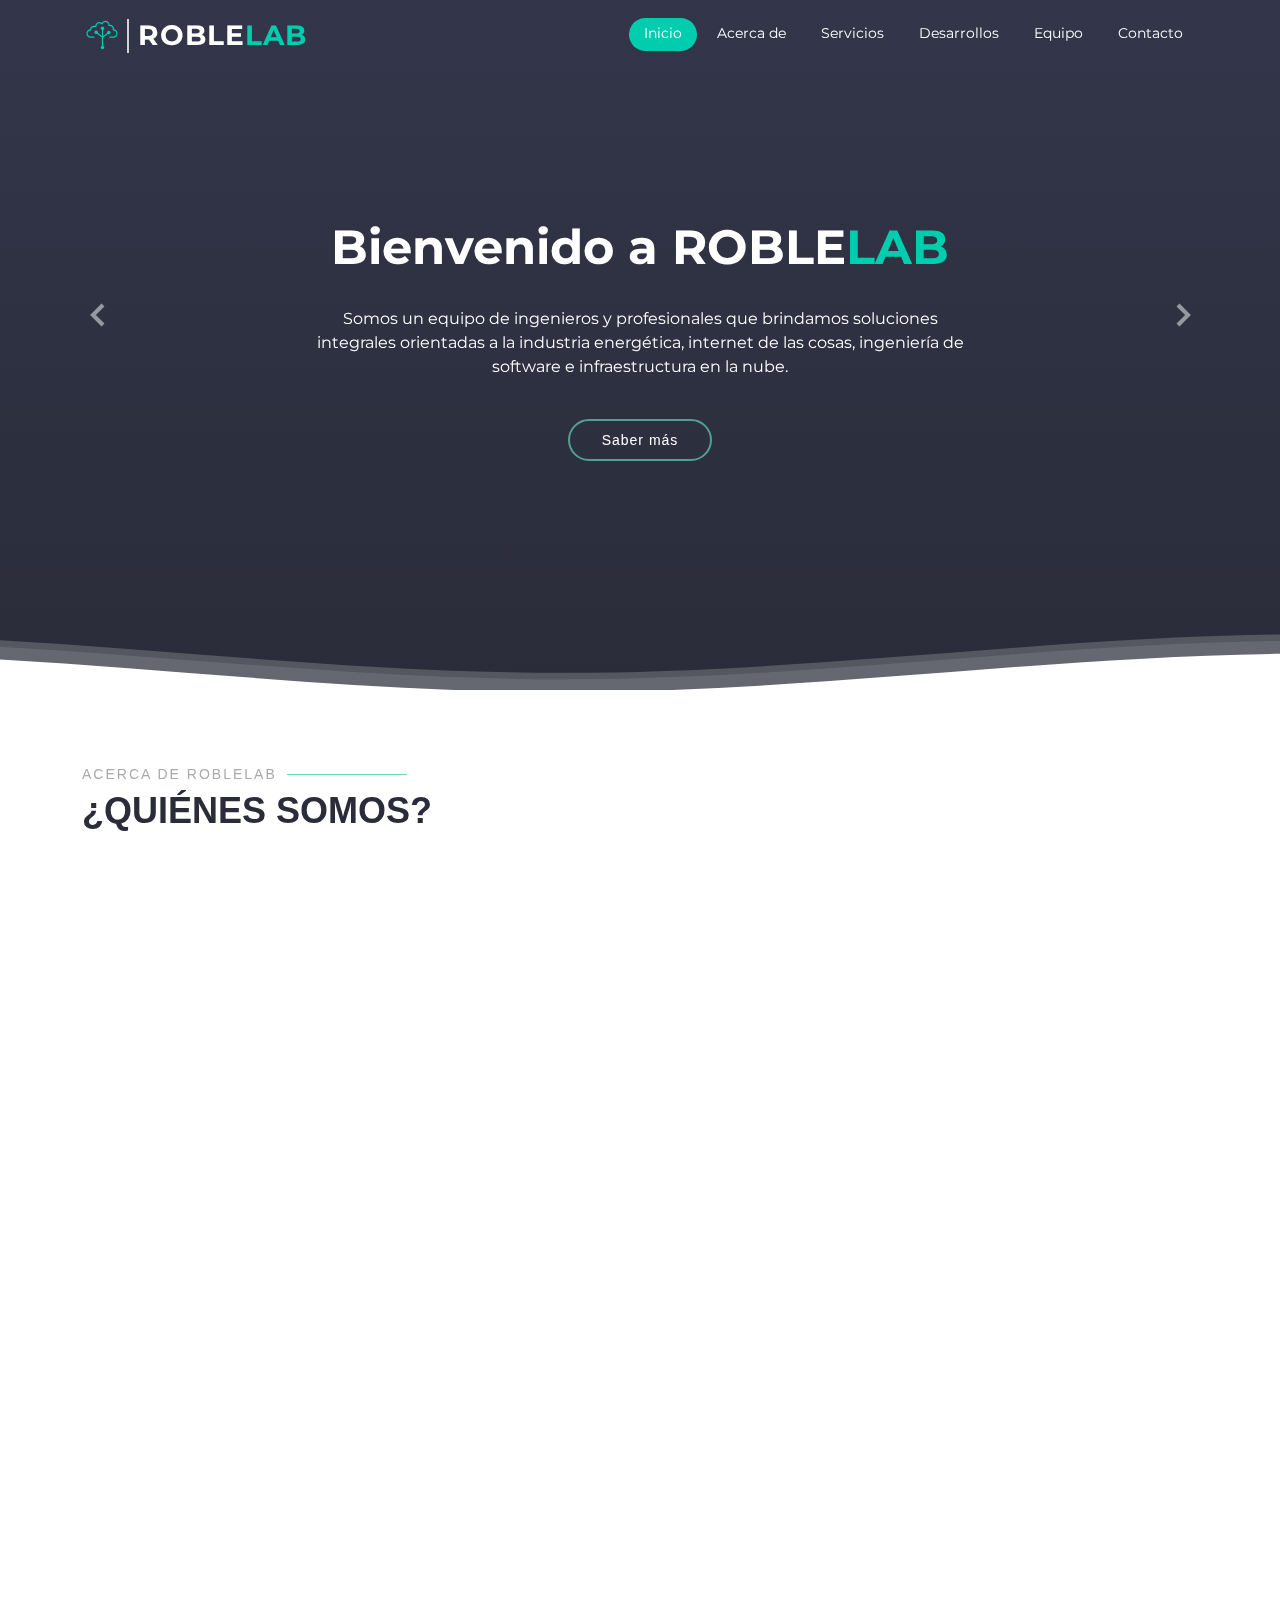
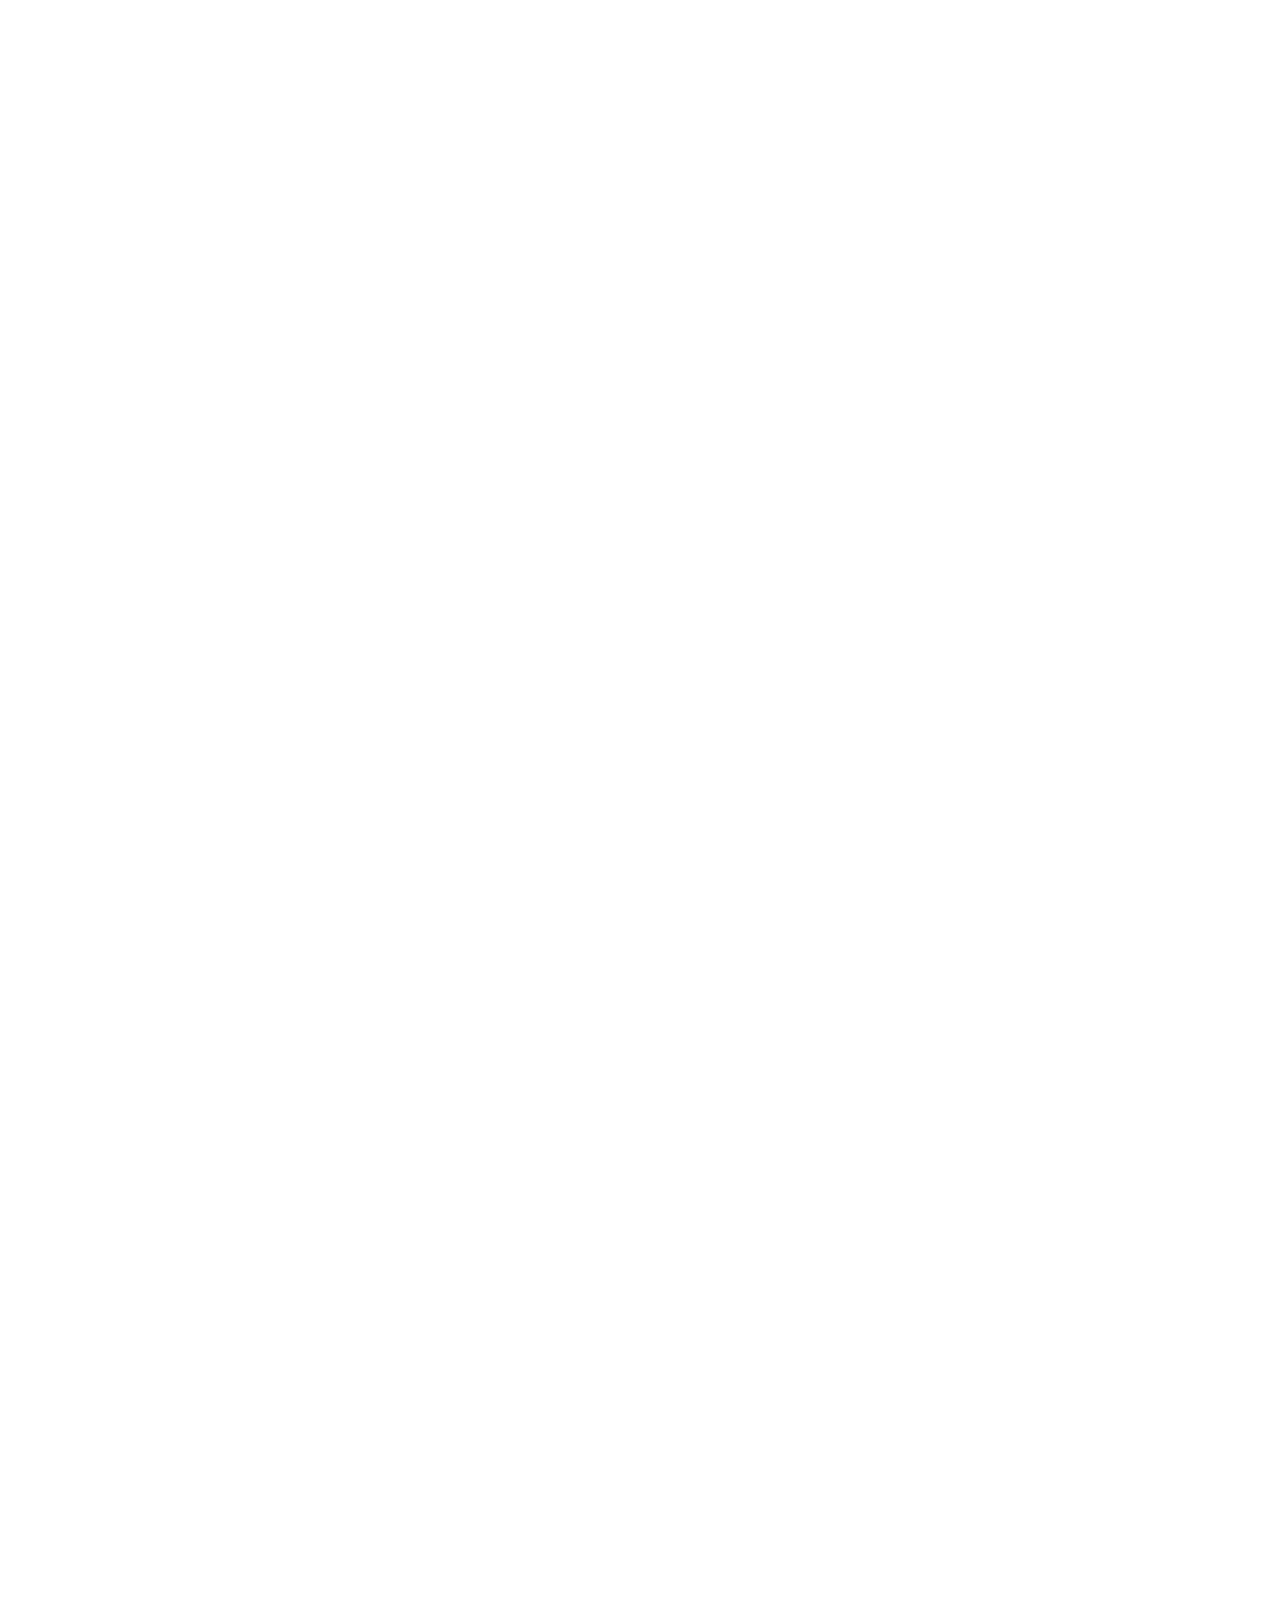
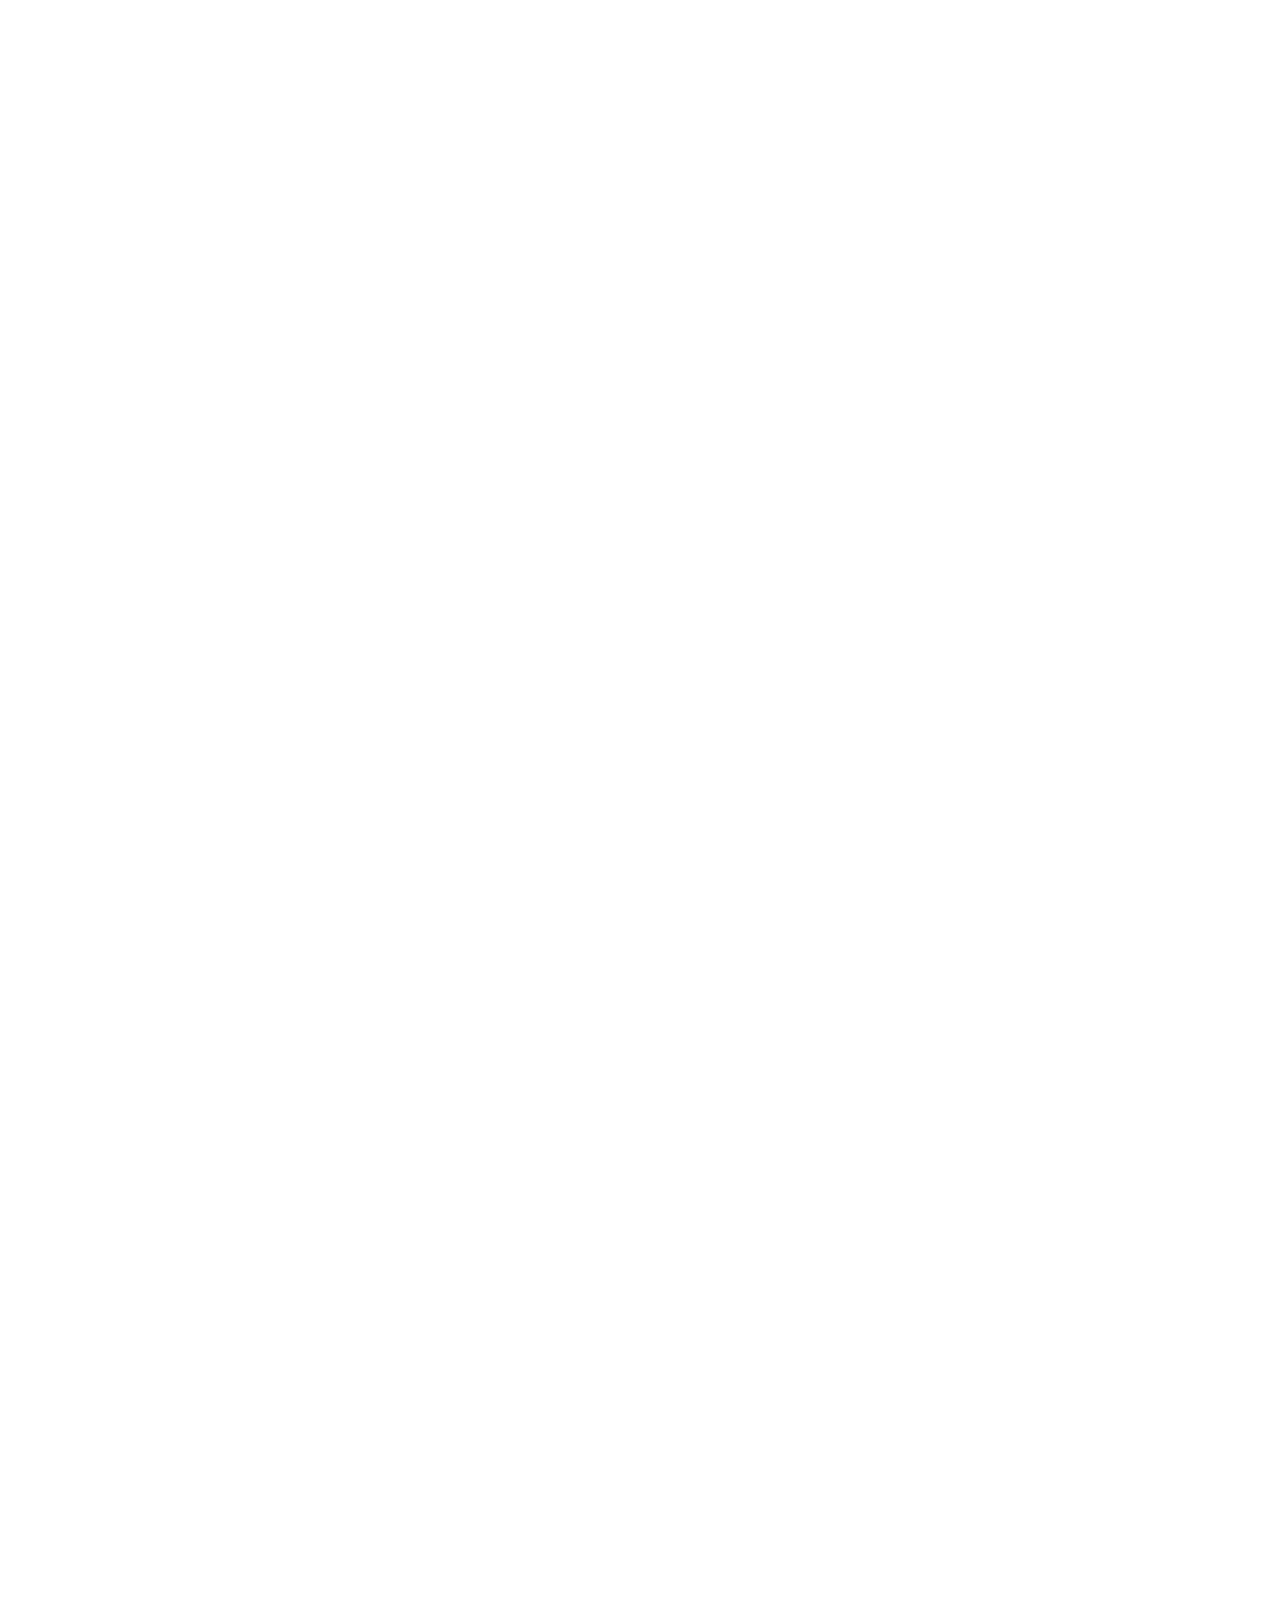
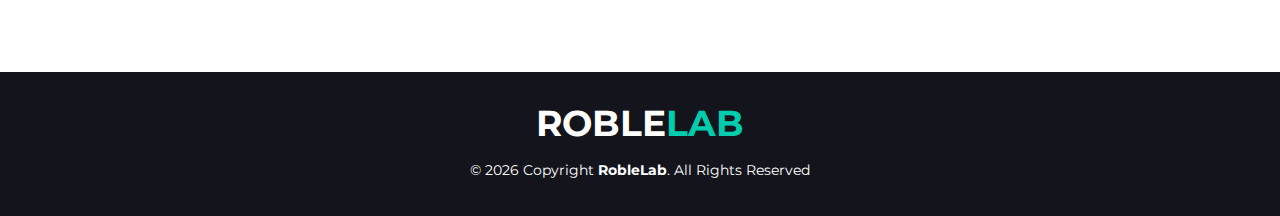
==== index.html @ dbd1d6d6 "adopting new style" ====
<!DOCTYPE html>
<html lang="en">

<head>
  <meta charset="utf-8">
  <meta content="width=device-width, initial-scale=1.0" name="viewport">

  <title>RobleLab Home Page</title>
  <meta content="" name="description">
  <meta content="" name="keywords">

  <!-- Favicons -->
  <link href="assets/img/roble/tree-logo.svg" rel="icon">
  <link href="assets/img/roble/tree-logo.svg" rel="apple-touch-icon">

  <!-- Google Fonts -->
  <link href="https://fonts.googleapis.com/css?family=Montserrat:300,300i,400,400i,600,600i,700,700i" rel="stylesheet">

  <!-- Vendor CSS Files -->
  <link href="assets/vendor/animate.css/animate.min.css" rel="stylesheet">
  <link href="assets/vendor/aos/aos.css" rel="stylesheet">
  <link href="assets/vendor/bootstrap/css/bootstrap.min.css" rel="stylesheet">
  <link href="assets/vendor/bootstrap-icons/bootstrap-icons.css" rel="stylesheet">
  <link href="assets/vendor/boxicons/css/boxicons.min.css" rel="stylesheet">
  <link href="assets/vendor/glightbox/css/glightbox.min.css" rel="stylesheet">
  <link href="assets/vendor/remixicon/remixicon.css" rel="stylesheet">
  <link href="assets/vendor/swiper/swiper-bundle.min.css" rel="stylesheet">
  
  

  <!-- Template Main CSS File -->
  <link href="assets/css/style.css" rel="stylesheet">

  <link href="assets/css/roble-style.css" rel="stylesheet">

  <!-- =======================================================
  * Template Name: Selecao - v4.7.0
  * Template URL: https://bootstrapmade.com/selecao-bootstrap-template/
  * Author: BootstrapMade.com
  * License: https://bootstrapmade.com/license/
  ======================================================== -->
</head>

<body>

  <!-- ======= Header ======= -->
  <header id="header" class="fixed-top d-flex align-items-center  header-transparent ">
    <div class="container d-flex align-items-center justify-content-between">

      <div class="logo">
        <h1><img width="40px" src="assets/img/roble/Roble Lab icono_Mesa de trabajo 1.svg" class="logo-tree"><span class="vl"></span>
        <a href="index.html"><span class="iso-roble">ROBLE<span class="iso-lab">LAB</span></span></a></h1>
        <!-- Uncomment below if you prefer to use an image logo -->
        <!-- <a href="index.html"><img  width = "600px" src="assets/img/roble/full-isologo-new.png" alt="" class="img-fluid"></a> -->
      </div>

      <nav id="navbar" class="navbar">
        <ul>
          <li><a class="nav-link scrollto active" href="#hero">Inicio</a></li>
          <li><a class="nav-link scrollto" href="#about">Acerca de</a></li>
          <li><a class="nav-link scrollto" href="#services">Servicios</a></li>
          <li><a class="nav-link scrollto " href="#portfolio">Desarrollos</a></li>
          <li><a class="nav-link scrollto" href="#team">Equipo</a></li>
          <li><a class="nav-link scrollto" href="#contact">Contacto</a></li>
        </ul>
        <i class="bi bi-list mobile-nav-toggle"></i>
      </nav><!-- .navbar -->

    </div>
  </header><!-- End Header -->

  <!-- ======= Hero Section ======= -->
  <section id="hero" class="d-flex flex-column justify-content-end align-items-center">
    <div id="heroCarousel" data-bs-interval="8000" class="container carousel carousel-fade" data-bs-ride="carousel">

      <!-- Slide 1 -->
      <div class="carousel-item active">
        <div class="carousel-container">
          <h2 class="animate__animated animate__fadeInDown">Bienvenido a <span class="iso-roble">ROBLE<span class="iso-lab">LAB</span></span></h2>
          <!-- <p class="animate__animated fanimate__adeInUp"><span class="iso-roble">ROBLE<span class="iso-lab">LAB</span></span>: Desarrollo de software. Dispositivos embebidos. Soluciones integrables en la nube.</p> -->
          <p class="animate__animated fanimate__adeInUp">Somos un equipo de ingenieros y profesionales que brindamos soluciones integrales orientadas a la industria energética, internet de las cosas, ingeniería de software e infraestructura en la nube.</p>
          <a href="#about" class="btn-get-started animate__animated animate__fadeInUp scrollto">Saber más</a>
        </div>
      </div>

      <!-- Slide 2 -->
      <div class="carousel-item">
        <div class="carousel-container">
          <h2 class="animate__animated animate__fadeInDown">Profesionales a su servicio</h2>
          <p class="animate__animated animate__fadeInUp">Nos ponemos al servicio de su proyecto, generando el valor tecnologico necesario para alcanzar nuevos objetivos</p>
          <a href="#portfolio" class="btn-get-started animate__animated animate__fadeInUp scrollto">Desarrollos</a>
        </div>
      </div>

      <!-- Slide 3 -->
      <!-- <div class="carousel-item">
        <div class="carousel-container">
          <h2 class="animate__animated animate__fadeInDown">Tercera descripción</h2>
          <p class="animate__animated animate__fadeInUp">una startup con origen en Argentina dedicada a desarrollo de software una startup con origen en Argentina dedicada a desarrollo de software una startup con origen en Argentina dedicada a desarrollo de software una startup con origen en Argentina dedicada a desarrollo de software una startup con origen en Argentina dedicada a desarrollo de software</p>
          <a href="#about" class="btn-get-started animate__animated animate__fadeInUp scrollto">Read More</a>
        </div>
      </div> -->

      <a class="carousel-control-prev" href="#heroCarousel" role="button" data-bs-slide="prev">
        <span class="carousel-control-prev-icon bx bx-chevron-left" aria-hidden="true"></span>
      </a>

      <a class="carousel-control-next" href="#heroCarousel" role="button" data-bs-slide="next">
        <span class="carousel-control-next-icon bx bx-chevron-right" aria-hidden="true"></span>
      </a>

    </div>

    <svg class="hero-waves" xmlns="https://www.w3.org/2000/svg" xmlns:xlink="https://www.w3.org/1999/xlink" viewBox="0 24 150 28 " preserveAspectRatio="none">
      <defs>
        <path id="wave-path" d="M-160 44c30 0 58-18 88-18s 58 18 88 18 58-18 88-18 58 18 88 18 v44h-352z">
      </defs>
      <g class="wave1">
        <use xlink:href="#wave-path" x="50" y="3" fill="rgba(255,255,255, .1)">
      </g>
      <g class="wave2">
        <use xlink:href="#wave-path" x="50" y="0" fill="rgba(255,255,255, .2)">
      </g>
      <g class="wave3">
        <use xlink:href="#wave-path" x="50" y="9" fill="#fff">
      </g>
    </svg>

  </section><!-- End Hero -->

  <main id="main">

    <!-- ======= About Section ======= -->
    <section id="about" class="about">
      <div class="container">

        <div class="section-title" data-aos="zoom-out">
          <h2>Acerca de RobleLab</h2>
          <p>¿Quiénes somos?</p>
        </div>

        <div class="row content" data-aos="fade-up">
          <div class="col-lg-6">
            <p>
              Somos una startup con origen en Argentina dedicada a desarrollo de software y hardware para la industria con nuestro foco en:
            </p>
            <ul>
              <li><i class="ri-check-double-line"></i> Calidad ambiental y eficiencia energética </li>
              <li><i class="ri-check-double-line"></i> Monitoreo escalable de sistemas remotos </li>
              <li><i class="ri-check-double-line"></i> Desarrollo de sistemas de alta disponibilidad en sistemas embebidos </li>
              <li><i class="ri-check-double-line"></i> Procesamiento inteligente de imágenes </li>
              <li><i class="ri-check-double-line"></i> Información en la nube siempre disponibles </li>
            </ul>
          </div>
          <div class="col-lg-6 pt-4 pt-lg-0">
            <p>
              Contáctenos y compártanos su idea para recibir una solución acorde a sus necesidades y la de sus clientes.
            </p>
            <a href="#services" class="btn-learn-more">Servicios</a>
          </div>
        </div>

      </div>
    </section><!-- End About Section -->

    <!-- ======= Features Section ======= -->
    <!-- <section id="features" class="features">
      <div class="container">

        <ul class="nav nav-tabs row d-flex">
          <li class="nav-item col-3" data-aos="zoom-in">
            <a class="nav-link active show" data-bs-toggle="tab" href="#tab-1">
              <i class="ri-gps-line"></i>
              <h4 class="d-none d-lg-block">Modi sit est dela pireda nest</h4>
            </a>
          </li>
          <li class="nav-item col-3" data-aos="zoom-in" data-aos-delay="100">
            <a class="nav-link" data-bs-toggle="tab" href="#tab-2">
              <i class="ri-body-scan-line"></i>
              <h4 class="d-none d-lg-block">Unde praesenti mara setra le</h4>
            </a>
          </li>
          <li class="nav-item col-3" data-aos="zoom-in" data-aos-delay="200">
            <a class="nav-link" data-bs-toggle="tab" href="#tab-3">
              <i class="ri-sun-line"></i>
              <h4 class="d-none d-lg-block">Pariatur explica nitro dela</h4>
            </a>
          </li>
          <li class="nav-item col-3" data-aos="zoom-in" data-aos-delay="300">
            <a class="nav-link" data-bs-toggle="tab" href="#tab-4">
              <i class="ri-store-line"></i>
              <h4 class="d-none d-lg-block">Nostrum qui dile node</h4>
            </a>
          </li>
        </ul>

        <div class="tab-content" data-aos="fade-up">
          <div class="tab-pane active show" id="tab-1">
            <div class="row">
              <div class="col-lg-6 order-2 order-lg-1 mt-3 mt-lg-0">
                <h3>Voluptatem dignissimos provident quasi corporis voluptates sit assumenda.</h3>
                <p class="fst-italic">
                  Lorem ipsum dolor sit amet, consectetur adipiscing elit, sed do eiusmod tempor incididunt ut labore et dolore
                  magna aliqua.
                </p>
                <ul>
                  <li><i class="ri-check-double-line"></i> Ullamco laboris nisi ut aliquip ex ea commodo consequat.</li>
                  <li><i class="ri-check-double-line"></i> Duis aute irure dolor in reprehenderit in voluptate velit.</li>
                  <li><i class="ri-check-double-line"></i> Ullamco laboris nisi ut aliquip ex ea commodo consequat. Duis aute irure dolor in reprehenderit in voluptate trideta storacalaperda mastiro dolore eu fugiat nulla pariatur.</li>
                </ul>
                <p>
                  Ullamco laboris nisi ut aliquip ex ea commodo consequat. Duis aute irure dolor in reprehenderit in voluptate
                  velit esse cillum dolore eu fugiat nulla pariatur. Excepteur sint occaecat cupidatat non proident, sunt in
                  culpa qui officia deserunt mollit anim id est laborum
                </p>
              </div>
              <div class="col-lg-6 order-1 order-lg-2 text-center">
                <img src="assets/img/features-1.png" alt="" class="img-fluid">
              </div>
            </div>
          </div>
          <div class="tab-pane" id="tab-2">
            <div class="row">
              <div class="col-lg-6 order-2 order-lg-1 mt-3 mt-lg-0">
                <h3>Neque exercitationem debitis soluta quos debitis quo mollitia officia est</h3>
                <p>
                  Ullamco laboris nisi ut aliquip ex ea commodo consequat. Duis aute irure dolor in reprehenderit in voluptate
                  velit esse cillum dolore eu fugiat nulla pariatur. Excepteur sint occaecat cupidatat non proident, sunt in
                  culpa qui officia deserunt mollit anim id est laborum
                </p>
                <p class="fst-italic">
                  Lorem ipsum dolor sit amet, consectetur adipiscing elit, sed do eiusmod tempor incididunt ut labore et dolore
                  magna aliqua.
                </p>
                <ul>
                  <li><i class="ri-check-double-line"></i> Ullamco laboris nisi ut aliquip ex ea commodo consequat.</li>
                  <li><i class="ri-check-double-line"></i> Duis aute irure dolor in reprehenderit in voluptate velit.</li>
                  <li><i class="ri-check-double-line"></i> Provident mollitia neque rerum asperiores dolores quos qui a. Ipsum neque dolor voluptate nisi sed.</li>
                  <li><i class="ri-check-double-line"></i> Ullamco laboris nisi ut aliquip ex ea commodo consequat. Duis aute irure dolor in reprehenderit in voluptate trideta storacalaperda mastiro dolore eu fugiat nulla pariatur.</li>
                </ul>
              </div>
              <div class="col-lg-6 order-1 order-lg-2 text-center">
                <img src="assets/img/features-2.png" alt="" class="img-fluid">
              </div>
            </div>
          </div>
          <div class="tab-pane" id="tab-3">
            <div class="row">
              <div class="col-lg-6 order-2 order-lg-1 mt-3 mt-lg-0">
                <h3>Voluptatibus commodi ut accusamus ea repudiandae ut autem dolor ut assumenda</h3>
                <p>
                  Ullamco laboris nisi ut aliquip ex ea commodo consequat. Duis aute irure dolor in reprehenderit in voluptate
                  velit esse cillum dolore eu fugiat nulla pariatur. Excepteur sint occaecat cupidatat non proident, sunt in
                  culpa qui officia deserunt mollit anim id est laborum
                </p>
                <ul>
                  <li><i class="ri-check-double-line"></i> Ullamco laboris nisi ut aliquip ex ea commodo consequat.</li>
                  <li><i class="ri-check-double-line"></i> Duis aute irure dolor in reprehenderit in voluptate velit.</li>
                  <li><i class="ri-check-double-line"></i> Provident mollitia neque rerum asperiores dolores quos qui a. Ipsum neque dolor voluptate nisi sed.</li>
                </ul>
                <p class="fst-italic">
                  Lorem ipsum dolor sit amet, consectetur adipiscing elit, sed do eiusmod tempor incididunt ut labore et dolore
                  magna aliqua.
                </p>
              </div>
              <div class="col-lg-6 order-1 order-lg-2 text-center">
                <img src="assets/img/features-3.png" alt="" class="img-fluid">
              </div>
            </div>
          </div>
          <div class="tab-pane" id="tab-4">
            <div class="row">
              <div class="col-lg-6 order-2 order-lg-1 mt-3 mt-lg-0">
                <h3>Omnis fugiat ea explicabo sunt dolorum asperiores sequi inventore rerum</h3>
                <p>
                  Ullamco laboris nisi ut aliquip ex ea commodo consequat. Duis aute irure dolor in reprehenderit in voluptate
                  velit esse cillum dolore eu fugiat nulla pariatur. Excepteur sint occaecat cupidatat non proident, sunt in
                  culpa qui officia deserunt mollit anim id est laborum
                </p>
                <p class="fst-italic">
                  Lorem ipsum dolor sit amet, consectetur adipiscing elit, sed do eiusmod tempor incididunt ut labore et dolore
                  magna aliqua.
                </p>
                <ul>
                  <li><i class="ri-check-double-line"></i> Ullamco laboris nisi ut aliquip ex ea commodo consequat.</li>
                  <li><i class="ri-check-double-line"></i> Duis aute irure dolor in reprehenderit in voluptate velit.</li>
                  <li><i class="ri-check-double-line"></i> Ullamco laboris nisi ut aliquip ex ea commodo consequat. Duis aute irure dolor in reprehenderit in voluptate trideta storacalaperda mastiro dolore eu fugiat nulla pariatur.</li>
                </ul>
              </div>
              <div class="col-lg-6 order-1 order-lg-2 text-center">
                <img src="assets/img/features-4.png" alt="" class="img-fluid">
              </div>
            </div>
          </div>
        </div>

      </div>
    </section> -->
    <!-- End Features Section -->

    <!-- ======= Cta Section ======= -->
    <!-- <section id="cta" class="cta">
      <div class="container">

        <div class="row" data-aos="zoom-out">
          <div class="col-lg-9 text-center text-lg-start">
            <h3>Call To Action</h3>
            <p> Duis aute irure dolor in reprehenderit in voluptate velit esse cillum dolore eu fugiat nulla pariatur. Excepteur sint occaecat cupidatat non proident, sunt in culpa qui officia deserunt mollit anim id est laborum.</p>
          </div>
          <div class="col-lg-3 cta-btn-container text-center">
            <a class="cta-btn align-middle" href="#">Call To Action</a>
          </div>
        </div>

      </div>
    </section>End Cta Section -->

    <!-- ======= Services Section ======= -->
    <section id="services" class="services">
      <div class="container">

        <div class="section-title" data-aos="zoom-out">
          <h2>Servicios</h2>
          <p>¿Qué ofrecemos?</p>
        </div>

        <div class="row">
          <div class="col-lg-4 col-md-6">
            <div class="icon-box" data-aos="zoom-in-left">
              <div class="icon"><i class="bi bi-code-square" style="color: #ff689b;"></i></div>
              <h4 class="title"><a href="">Software development</a></h4>
              <p class="description">Desarrollamos sistemas flexibles adaptables a todo tipo de industria, como alimenticia, agropecuaria, minera, petrolera, etc. Productos de alto valor agregado. Reemplazo de importaciones y posibilidad de exportación.
                </p>
            </div>
          </div>
          <div class="col-lg-4 col-md-6 mt-5 mt-md-0">
            <div class="icon-box" data-aos="zoom-in-left" data-aos-delay="100">
              <div class="icon"><i class="bi bi-cloud" style="color: #e9bf06;"></i></div>
              <h4 class="title"><a href="">Cloud computing</a></h4>
              <p class="description">Desarrollamos soluciones integrables en ambientes de cloud computing en alta disponibilidad.</p>
            </div>
          </div>

          <div class="col-lg-4 col-md-6 mt-5 mt-lg-0">
            <div class="icon-box" data-aos="zoom-in-left" data-aos-delay="500">
              <div class="icon"><i class="bi bi-lightbulb" style="color: #3e72d3;"></i></div>
              <h4 class="title"><a href="">Eficiencia energética</a></h4>
              <p class="description">Contamos con experiencia en la indústria energética poniéndo foco en eficiencia energética y cuidado de medio ambiente.</p>
            </div>
          </div>


          <div class="col-lg-4 col-md-6 mt-5">
            <div class="icon-box" data-aos="zoom-in-left" data-aos-delay="300">
              <div class="icon"><i class="bi bi-cpu-fill" style="color:#ffa346;"></i></div>
              <h4 class="title"><a href="">Dispositivos embebidos</a></h4>
              <p class="description">Diseñamos hardware y firmware para dispositivos embebidos en las arquitecturas mas relevantes en el mercado, como Raspberry Pi, ESP32, ESP8266, etcétera.</p>
            </div>
          </div>

          <div class="col-lg-4 col-md-6 mt-5">
            <div class="icon-box" data-aos="zoom-in-left" data-aos-delay="400">
              <div class="icon"><i class="bi bi-webcam" style="color: #61eee7;"></i></div>
              <h4 class="title"><a href="">Image Processing</a></h4>
              <p class="description">Desarrollamos software de Procesamiento de imágenes como Video-magnification, visión térmica e identificación de patrones y distancia entre objetos en tiempo real.</p>
            </div>
          </div>

          <div class="col-lg-4 col-md-6 mt-5 ">
            <div class="icon-box" data-aos="zoom-in-left" data-aos-delay="200">
              <div class="icon"><i class="bi bi-check2-circle" style="color: #3cb604;"></i></div>
              <h4 class="title"><a href="">Clientes satisfechos</a></h4>
              <p class="description">Nuestras soluciones han cumplido las espectativas de nuestros clientes y socios. ¡Descubra nuestros <a href="#clients">clientes y socios</a> para saber más!.</p>
            </div>
          </div>

        </div>

      </div>
    </section><!-- End Services Section -->

    <!-- ======= Portfolio Section ======= -->
    <section id="portfolio" class="portfolio">
      <div class="container">

        <div class="section-title" data-aos="zoom-out">
          <h2>Proyectos</h2>
          <p>Nuestros desarrollos</p>
        </div>
<!-- Filters
        <ul id="portfolio-flters" class="d-flex justify-content-end" data-aos="fade-up">
          <li data-filter="*" class="filter-active">Todos</li>
          <li data-filter=".filter-app">App</li>
          <li data-filter=".filter-hw">Hardware</li>
          <li data-filter=".filter-web">Web</li>
        </ul>
-->
        <div class="row portfolio-container" data-aos="fade-up">

          <div class="col-lg-4 col-md-6 portfolio-item filter-web">
            <div class="portfolio-img"><img src="assets/img/portfolio/b2c.PNG" class="img-fluid" alt=""></div>
            <div class="portfolio-info">
              <h4>Web interfaces</h4>
              <p>Breathe 2 Change project</p>
              <a href="assets/img/portfolio/b2c.PNG" data-gallery="portfolioGallery" class="portfolio-lightbox preview-link" title="Breathe 2 Change"><i class="bx bx-plus"></i></a>
              <!-- <a href="portfolio-details-template.html" class="details-link" title="More Details"><i class="bx bx-link"></i></a> -->
            </div>
          </div>

          <div class="col-lg-4 col-md-6 portfolio-item filter-hw">
            <div class="portfolio-img"><img src="assets/img/portfolio/hw1.jpg" class="img-fluid" alt=""></div>
            <div class="portfolio-info">
              <h4>Hardware testing</h4>
              <p>Hardware testing</p>
              <a href="assets/img/portfolio/hw1.jpg" data-gallery="portfolioGallery" class="portfolio-lightbox preview-link" title="Hardware testing"><i class="bx bx-plus"></i></a>
              <!-- <a href="portfolio-details-template.html" class="details-link" title="More Details"><i class="bx bx-link"></i></a> -->
            </div>
          </div>

          <div class="col-lg-4 col-md-6 portfolio-item filter-hw">
            <div class="portfolio-img"><img src="assets/img/portfolio/hw2.jpg" class="img-fluid" alt=""></div>
            <div class="portfolio-info">
              <h4>Hardware testing</h4>
              <p>Hardware testing</p>
              <a href="assets/img/portfolio/hw2.jpg" data-gallery="portfolioGallery" class="portfolio-lightbox preview-link" title="Hardware testing"><i class="bx bx-plus"></i></a>
              <!-- <a href="portfolio-details-template.html" class="details-link" title="More Details"><i class="bx bx-link"></i></a> -->
            </div>
          </div>

          <div class="col-lg-4 col-md-6 portfolio-item filter-hw">
            <div class="portfolio-img"><img src="assets/img/portfolio/hw3.jpg" class="img-fluid" alt=""></div>
            <div class="portfolio-info">
              <h4>Hardware design</h4>
              <p>Hardware design</p>
              <a href="assets/img/portfolio/hw3.jpg" data-gallery="portfolioGallery" class="portfolio-lightbox preview-link" title="Hardware design"><i class="bx bx-plus"></i></a>
              <!-- <a href="portfolio-details-template.html" class="details-link" title="More Details"><i class="bx bx-link"></i></a> -->
            </div>
          </div>

          <div class="col-lg-4 col-md-6 portfolio-item filter-hw">
            <div class="portfolio-img"><img src="assets/img/portfolio/hw4.jpg" class="img-fluid" alt=""></div>
            <div class="portfolio-info">
              <h4>Hardware design</h4>
              <p>Hardware design</p>
              <a href="assets/img/portfolio/hw4.jpg" data-gallery="portfolioGallery" class="portfolio-lightbox preview-link" title="Hardware design"><i class="bx bx-plus"></i></a>
              <!-- <a href="portfolio-details-template.html" class="details-link" title="More Details"><i class="bx bx-link"></i></a> -->
            </div>
          </div>

          <div class="col-lg-4 col-md-6 portfolio-item filter-app">
            <div class="portfolio-img"><img src="assets/img/portfolio/app_01.jpg" class="img-fluid" alt=""></div>
            <div class="portfolio-info">
              <h4>Image Processing</h4>
              <p>Visual thermal overlay</p>
              <a href="assets/img/portfolio/app_01.jpg" data-gallery="portfolioGallery" class="portfolio-lightbox preview-link" title="Image Processing"><i class="bx bx-plus"></i></a>
              <!-- <a href="portfolio-details-template.html" class="details-link" title="More Details"><i class="bx bx-link"></i></a> -->
            </div>
          </div>

          <div class="col-lg-4 col-md-6 portfolio-item filter-hw">
            <div class="portfolio-img"><img src="assets/img/portfolio/hw5.jpeg" class="img-fluid" alt=""></div>
            <div class="portfolio-info">
              <h4>Hardware design</h4>
              <p>Breathe 2 Change project</p>
              <a href="assets/img/portfolio/hw5.jpeg" data-gallery="portfolioGallery" class="portfolio-lightbox preview-link" title="Hardware design"><i class="bx bx-plus"></i></a>
              <!-- <a href="portfolio-details-template.html" class="details-link" title="More Details"><i class="bx bx-link"></i></a> -->
            </div>
          </div>

          <div class="col-lg-4 col-md-6 portfolio-item filter-card">
            <div class="portfolio-img"><img src="assets/img/portfolio/b2c1.jpg" class="img-fluid" alt=""></div>
            <div class="portfolio-info">
              <h4>Breathe 2 Change</h4>
              <p>Breathe 2 Change project</p>
              <a href="assets/img/portfolio/b2c1.jpg" data-gallery="portfolioGallery" class="portfolio-lightbox preview-link" title="B2C project"><i class="bx bx-plus"></i></a>
              <!-- <a href="portfolio-details-template.html" class="details-link" title="More Details"><i class="bx bx-link"></i></a> -->
            </div>
          </div>

          <div class="col-lg-4 col-md-6 portfolio-item filter-app">
            <div class="portfolio-img"><img src="assets/img/portfolio/sw03.jpeg" class="img-fluid" alt=""></div>
            <div class="portfolio-info">
              <h4>Image Processing</h4>
              <p>Dispositivos embebidos</p>
              <a href="assets/img/portfolio/sw03.jpeg" data-gallery="portfolioGallery" class="portfolio-lightbox preview-link" title="Image Processing"><i class="bx bx-plus"></i></a>
              <!-- <a href="portfolio-details-template.html" class="details-link" title="More Details"><i class="bx bx-link"></i></a> -->
            </div>
          </div>

          <div class="col-lg-4 col-md-6 portfolio-item filter-hw">
            <div class="portfolio-img"><img src="assets/img/portfolio/hw6.jpeg" class="img-fluid" alt=""></div>
            <div class="portfolio-info">
              <h4>Hardware testing</h4>
              <p>Hardware testing</p>
              <a href="assets/img/portfolio/hw6.jpeg" data-gallery="portfolioGallery" class="portfolio-lightbox preview-link" title="Hardware testing"><i class="bx bx-plus"></i></a>
              <!-- <a href="portfolio-details-template.html" class="details-link" title="More Details"><i class="bx bx-link"></i></a> -->
            </div>
          </div>

          <div class="col-lg-4 col-md-6 portfolio-item filter-hw">
            <div class="portfolio-img"><img src="assets/img/portfolio/hw10.png" class="img-fluid" alt=""></div>
            <div class="portfolio-info">
              <h4>Hardware design</h4>
              <p>IoT Gateway</p>
              <a href="assets/img/portfolio/hw10.png" data-gallery="portfolioGallery" class="portfolio-lightbox preview-link" title="Hardware design"><i class="bx bx-plus"></i></a>
              <!-- <a href="portfolio-details-template.html" class="details-link" title="More Details"><i class="bx bx-link"></i></a> -->
            </div>
          </div>

          <div class="col-lg-4 col-md-6 portfolio-item filter-hw">
            <div class="portfolio-img"><img src="assets/img/portfolio/sw_magnification-image.png" class="img-fluid" alt=""></div>
            <div class="portfolio-info">
              <h4>Image Processing</h4>
              <p>Video Magnification</p>
              <a href="assets/img/portfolio/sw_magnification-animation.gif" data-gallery="portfolioGallery" class="portfolio-lightbox preview-link" title="Image Processing"><i class="bx bx-plus"></i></a>
              <!-- <a href="portfolio-details-template.html" class="details-link" title="More Details"><i class="bx bx-link"></i></a> -->
            </div>
          </div>

          <div class="col-lg-4 col-md-6 portfolio-item filter-app">
            <div class="portfolio-img"><img src="assets/img/portfolio/3d_00.png" class="img-fluid" alt=""></div>
            <div class="portfolio-info">
              <h4>Image Processing</h4>
              <p>3D scanner</p>
              <a href="assets/img/portfolio/3d_01.png" data-gallery="portfolioGallery" class="portfolio-lightbox preview-link" title="3D scanner"><i class="bx bx-plus"></i></a>
              <!-- <a href="portfolio-details-template.html" class="details-link" title="More Details"><i class="bx bx-link"></i></a> -->
            </div>
          </div>

          <div class="col-lg-4 col-md-6 portfolio-item filter-app">
            <div class="portfolio-img"><img src="assets/img/portfolio/distance_00.png" class="img-fluid" alt=""></div>
            <div class="portfolio-info">
              <h4>Image Processing</h4>
              <p>Distance surveillance</p>
              <a href="assets/img/portfolio/distance_00.png" data-gallery="portfolioGallery" class="portfolio-lightbox preview-link" title="Distance surveillance"><i class="bx bx-plus"></i></a>
              <!-- <a href="portfolio-details-template.html" class="details-link" title="More Details"><i class="bx bx-link"></i></a> -->
            </div>
          </div>

         

        </div>

      </div>
    </section><!-- End Portfolio Section -->

    <!-- ======= Team Section ======= -->
    <section id="team" class="team">
      <div class="container">

        <div class="section-title" data-aos="zoom-out">
          <h2>Roble</h2>
          <p>Nuestro equipo</p>
        </div>

        <div class="row">

          <div class="col-lg-3 col-md-6 d-flex align-items-stretch">
            <div class="member" data-aos="fade-up">
              <div class="member-img">
                <!-- <img src="assets/img/team/team-1.jpg" class="img-fluid" alt=""> -->
                <div class="social">
                  <a href=""><i class="bi bi-twitter"></i></a>
                  <a href=""><i class="bi bi-facebook"></i></a>
                  <a href=""><i class="bi bi-instagram"></i></a>
                  <a href=""><i class="bi bi-linkedin"></i></a>
                </div>
              </div>
              <div class="member-info">
                <h4>Pablo A. Corrales</h4>
                <span>Ensayos y Calidad</span>
              </div>
            </div>
          </div>

          <div class="col-lg-3 col-md-6 d-flex align-items-stretch">
            <div class="member" data-aos="fade-up" data-aos-delay="100">
              <div class="member-img">
                <!-- <img src="assets/img/team/team-2.jpg" class="img-fluid" alt=""> -->
                <div class="social">
                  <a href=""><i class="bi bi-twitter"></i></a>
                  <a href=""><i class="bi bi-facebook"></i></a>
                  <a href=""><i class="bi bi-instagram"></i></a>
                  <a href=""><i class="bi bi-linkedin"></i></a>
                </div>
              </div>
              <div class="member-info">
                <h4>Sebastian Fernandez</h4>
                <span>Sistemas Embebidos</span>
              </div>
            </div>
          </div>

          <div class="col-lg-3 col-md-6 d-flex align-items-stretch">
            <div class="member" data-aos="fade-up" data-aos-delay="200">
              <div class="member-img">
                <!-- <img src="assets/img/team/team-3.jpg" class="img-fluid" alt=""> -->
                <div class="social">
                  <a href=""><i class="bi bi-twitter"></i></a>
                  <a href=""><i class="bi bi-facebook"></i></a>
                  <a href=""><i class="bi bi-instagram"></i></a>
                  <a href=""><i class="bi bi-linkedin"></i></a>
                </div>
              </div>
              <div class="member-info">
                <h4>Cristian Giambruni</h4>
                <span>Cloud e infraestructura</span>
              </div>
            </div>
          </div>

          <div class="col-lg-3 col-md-6 d-flex align-items-stretch">
            <div class="member" data-aos="fade-up" data-aos-delay="300">
              <div class="member-img">
                <!-- <img src="assets/img/team/team-4.jpg" class="img-fluid" alt=""> -->
                <div class="social">
                  <a href=""><i class="bi bi-twitter"></i></a>
                  <a href=""><i class="bi bi-facebook"></i></a>
                  <a href=""><i class="bi bi-instagram"></i></a>
                  <a href=""><i class="bi bi-linkedin"></i></a>
                </div>
              </div>
              <div class="member-info">
                <h4>Juan Pablo Rabino</h4>
                <span>Desarrollo de Software</span>
              </div>
            </div>
          </div>

        </div>

      </div>
    </section><!-- End Team Section -->


    <!-- ======= Clients Section ======= -->
    <section id="clients" class="clients">
      <div class="container" data-aos="zoom-out">
        <div class="section-title" data-aos="zoom-out">
          <h2>TRUSTED BY</h2>
          <!-- <p>Contáctenos</p> -->
        </div>

        <div class="clients-slider swiper">
          <div class="swiper-wrapper align-items-center">
            <div class="swiper-slide"><img src="assets/img/clients/client-11.png" style="filter: invert(70%)" class="img-fluid" alt=""><small style="text-align: center">ev Technologies</small></div>
            <div class="swiper-slide"><img src="assets/img/clients/client-2.png" style="filter: invert(70%)" class="img-fluid" alt=""></div>
            <div class="swiper-slide"><img src="assets/img/clients/client-3.png" style="filter: grayscale(1)" class="img-fluid" alt=""></div>
            <div class="swiper-slide"><img src="assets/img/clients/client-4.png" style="filter: grayscale(1)" class="img-fluid" alt=""></div>
            <div class="swiper-slide"><img src="assets/img/clients/client-6.png" style="filter: grayscale(1)" class="img-fluid" alt=""></div>
            <div class="swiper-slide"><img src="assets/img/clients/client-7.png" style="filter: grayscale(1)" class="img-fluid" alt=""></div>
            <div class="swiper-slide"><img src="assets/img/clients/client-8.png" style="filter: grayscale(1)" class="img-fluid" alt=""></div>
            <div class="swiper-slide"><img src="assets/img/clients/client-12.jpeg" style="filter: grayscale(1)" class="img-fluid" alt=""></div>
            <div class="swiper-slide"><img src="assets/img/clients/client-5.svg" style="filter: invert(70%)" class="img-fluid" alt="optim"></div>

          </div>
        </div>

      </div>
    </section><!-- End Clients Section -->

    <!-- ======= Contact Section ======= -->
    <section id="contact" class="contact">
      <div class="container">

        <div class="section-title" data-aos="zoom-out">
          <h2>Contacto</h2>
          <p>Contáctenos</p>
        </div>

        <div class="row mt-5">

          <div class="col-lg-4" data-aos="fade-right">
            <div class="info">
              <!-- <div class="address">
                <i class="bi bi-geo-alt"></i>
                <h4>Ubicación:</h4>
                <p>La Plata, Buenos Aires, Argentina</p>
              </div> -->

              <div class="email">
                <i class="bi bi-envelope"></i>
                <h4>Email:</h4>
                <p><a href="mailto:info@roblelab.com.ar">info@roblelab.com.ar</a></p>
              </div>

              <!-- <div class="phone">
                <i class="bi bi-github"></i>
                <h4>Repository:</h4>
                <p><a href="https://github.com/RobleLab" target="_blank">Github Repository</a></p>
              </div> -->

            </div>

          </div>

          <!-- <div class="col-lg-8 mt-5 mt-lg-0" data-aos="fade-left">

            <form action="forms/contact.php" method="post" role="form" class="php-email-form">
              <div class="row">
                <div class="col-md-6 form-group">
                  <input type="text" name="name" class="form-control" id="name" placeholder="Your Name" required>
                </div>
                <div class="col-md-6 form-group mt-3 mt-md-0">
                  <input type="email" class="form-control" name="email" id="email" placeholder="Your Email" required>
                </div>
              </div>
              <div class="form-group mt-3">
                <input type="text" class="form-control" name="subject" id="subject" placeholder="Subject" required>
              </div>
              <div class="form-group mt-3">
                <textarea class="form-control" name="message" rows="5" placeholder="Message" required></textarea>
              </div>
              <div class="my-3">
                <div class="loading">Loading</div>
                <div class="error-message"></div>
                <div class="sent-message">Your message has been sent. Thank you!</div>
              </div>
              <div class="text-center"><button type="submit">Send Message</button></div>
            </form>

          </div> -->

        </div>

      </div>
    </section><!-- End Contact Section -->

  </main><!-- End #main -->

  <!-- ======= Footer ======= -->
  <footer id="footer">
    <div class="container">
      <h3><span class="iso-roble">ROBLE<span class="iso-lab">LAB</span></span></h3>
      <!-- <p>Somos la pata tecnológica de tu emprendimiento.</p> -->
      <!-- <div class="social-links">
        <a href="#" class="twitter"><i class="bx bxl-twitter"></i></a>
        <a href="#" class="email"><i class="bi bi-envelope"></i></a>
        <a href="#" class="instagram"><i class="bx bxl-instagram"></i></a>
        <a href="#" class="linkedin"><i class="bx bxl-linkedin"></i></a>
      </div> -->

      <div class="copyright">
        &copy; <span id="now_year">xxxx</span> Copyright <strong><span>RobleLab</span></strong>. All Rights Reserved
      </div>
      <div class="credits">
        <!-- All the links in the footer should remain intact. -->
        <!-- You can delete the links only if you purchased the pro version. -->
        <!-- Licensing information: https://bootstrapmade.com/license/ -->
        <!-- Purchase the pro version with working PHP/AJAX contact form: https://bootstrapmade.com/selecao-bootstrap-template/ -->
        <!-- Designed by <a href="https://bootstrapmade.com/">BootstrapMade</a> -->
      </div>
    </div>
  </footer><!-- End Footer -->

  <a href="#" class="back-to-top d-flex align-items-center justify-content-center"><i class="bi bi-arrow-up-short"></i></a>

  <!-- Vendor JS Files -->
  <script src="assets/vendor/aos/aos.js"></script>
  <script src="assets/vendor/bootstrap/js/bootstrap.bundle.min.js"></script>
  <script src="assets/vendor/glightbox/js/glightbox.min.js"></script>
  <script src="assets/vendor/isotope-layout/isotope.pkgd.min.js"></script>
  <script src="assets/vendor/swiper/swiper-bundle.min.js"></script>
  <script src="assets/vendor/php-email-form/validate.js"></script>

  <!-- Template Main JS File -->
  <script src="assets/js/main.js"></script>

  <script>
    let date =  new Date().getFullYear();
    document.getElementById("now_year").innerHTML=date;
  </script>

</body>

</html>
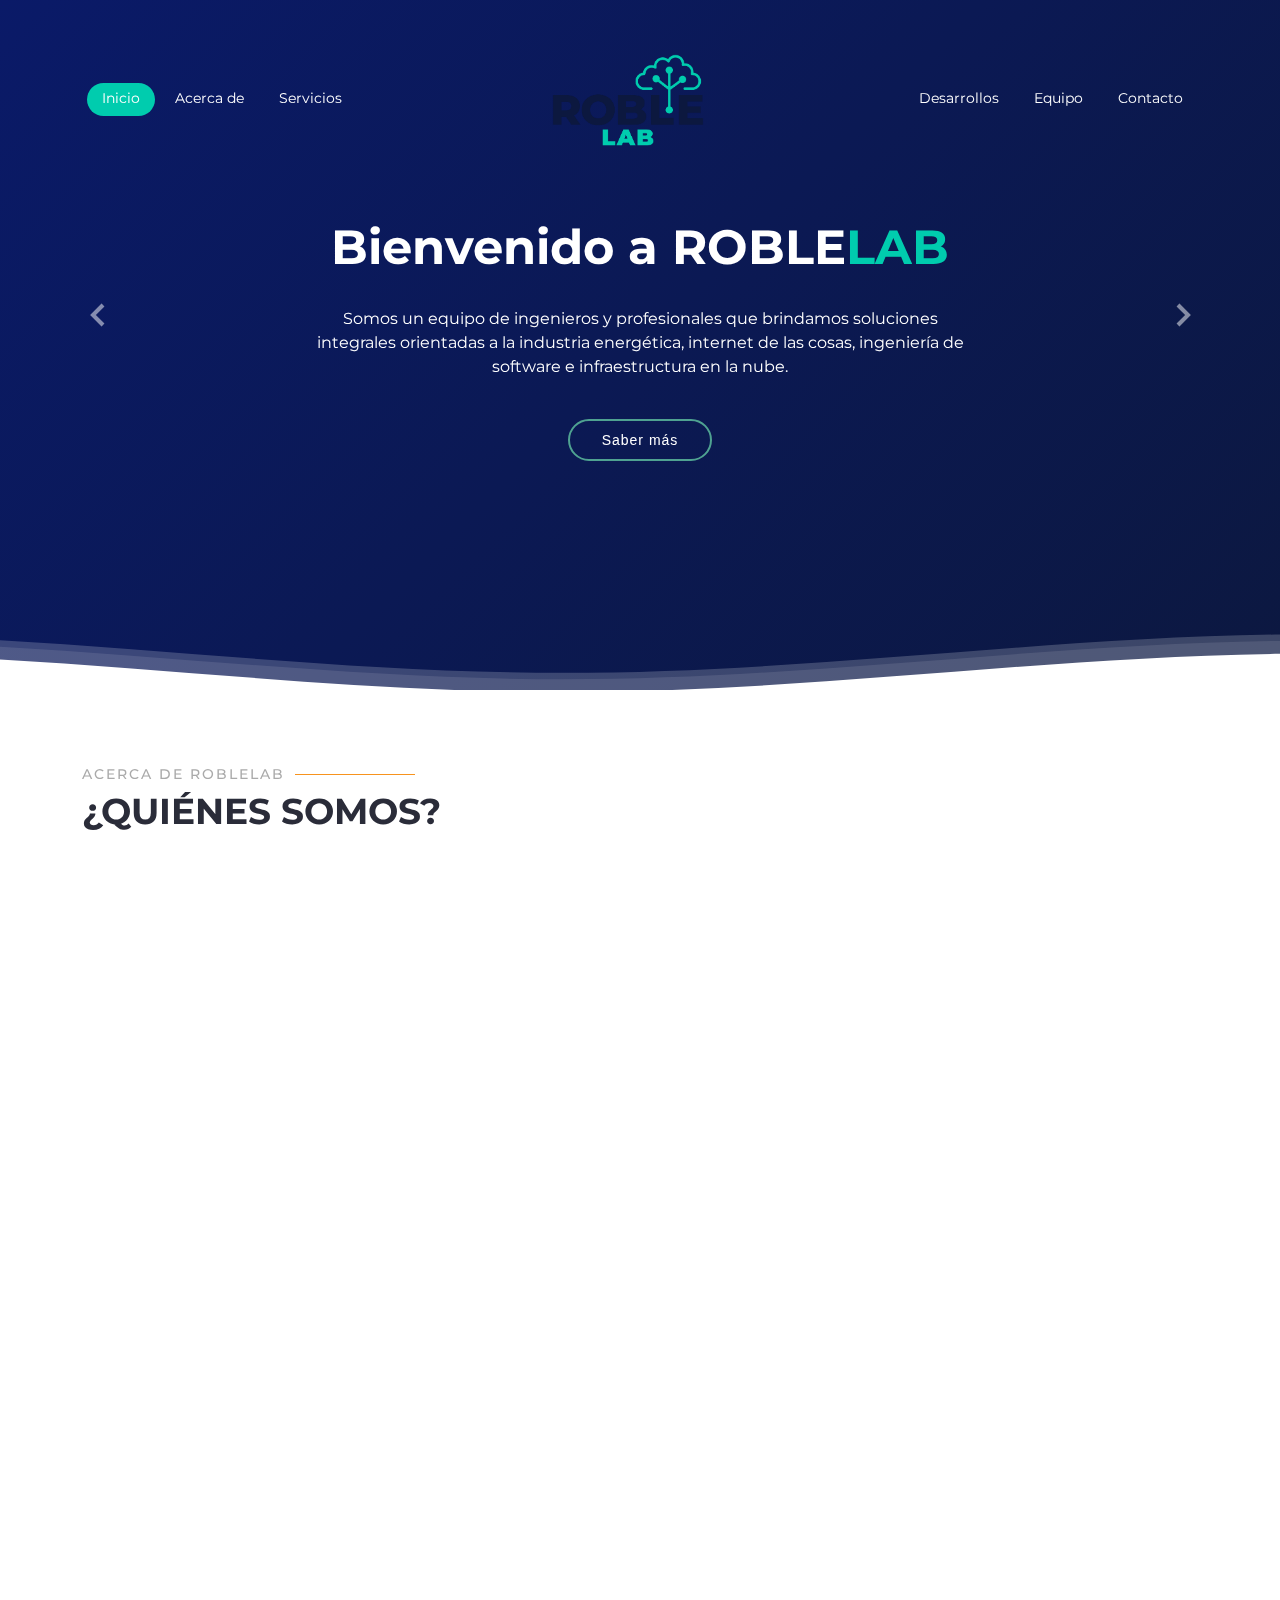
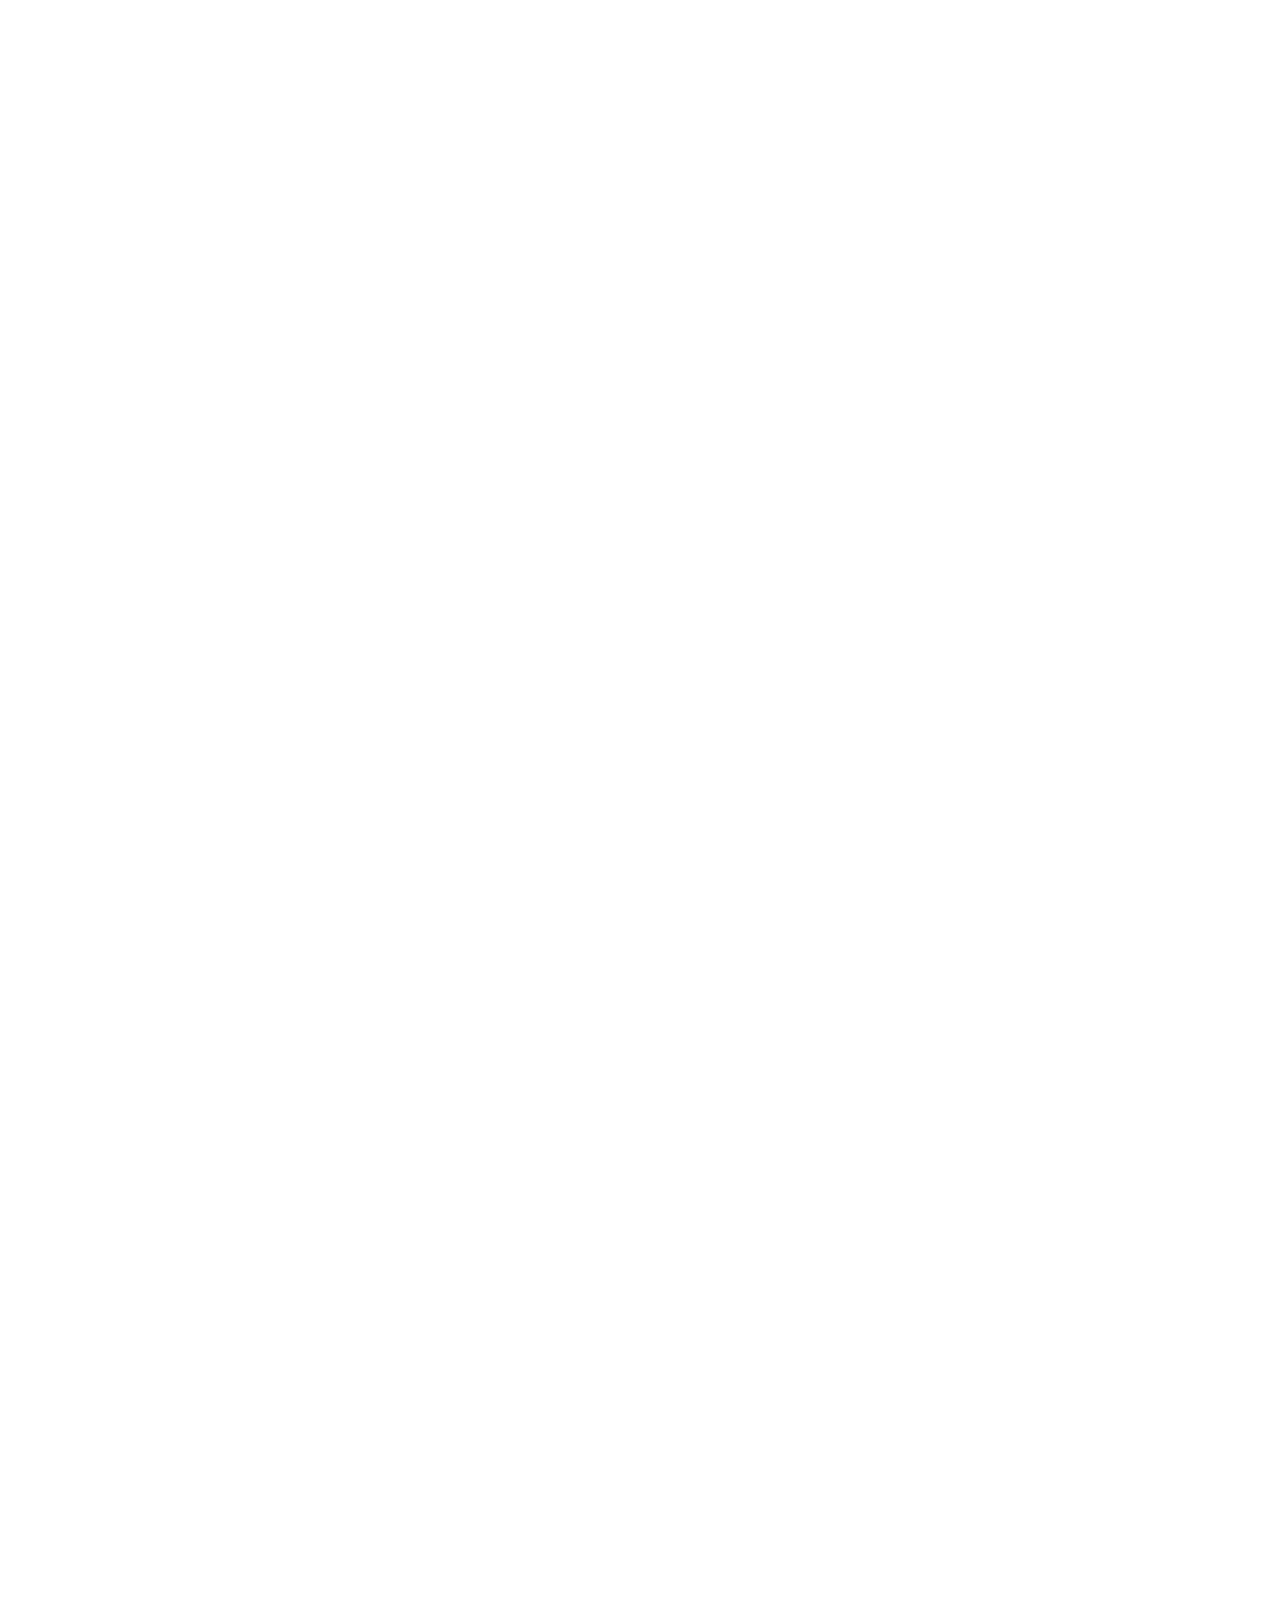
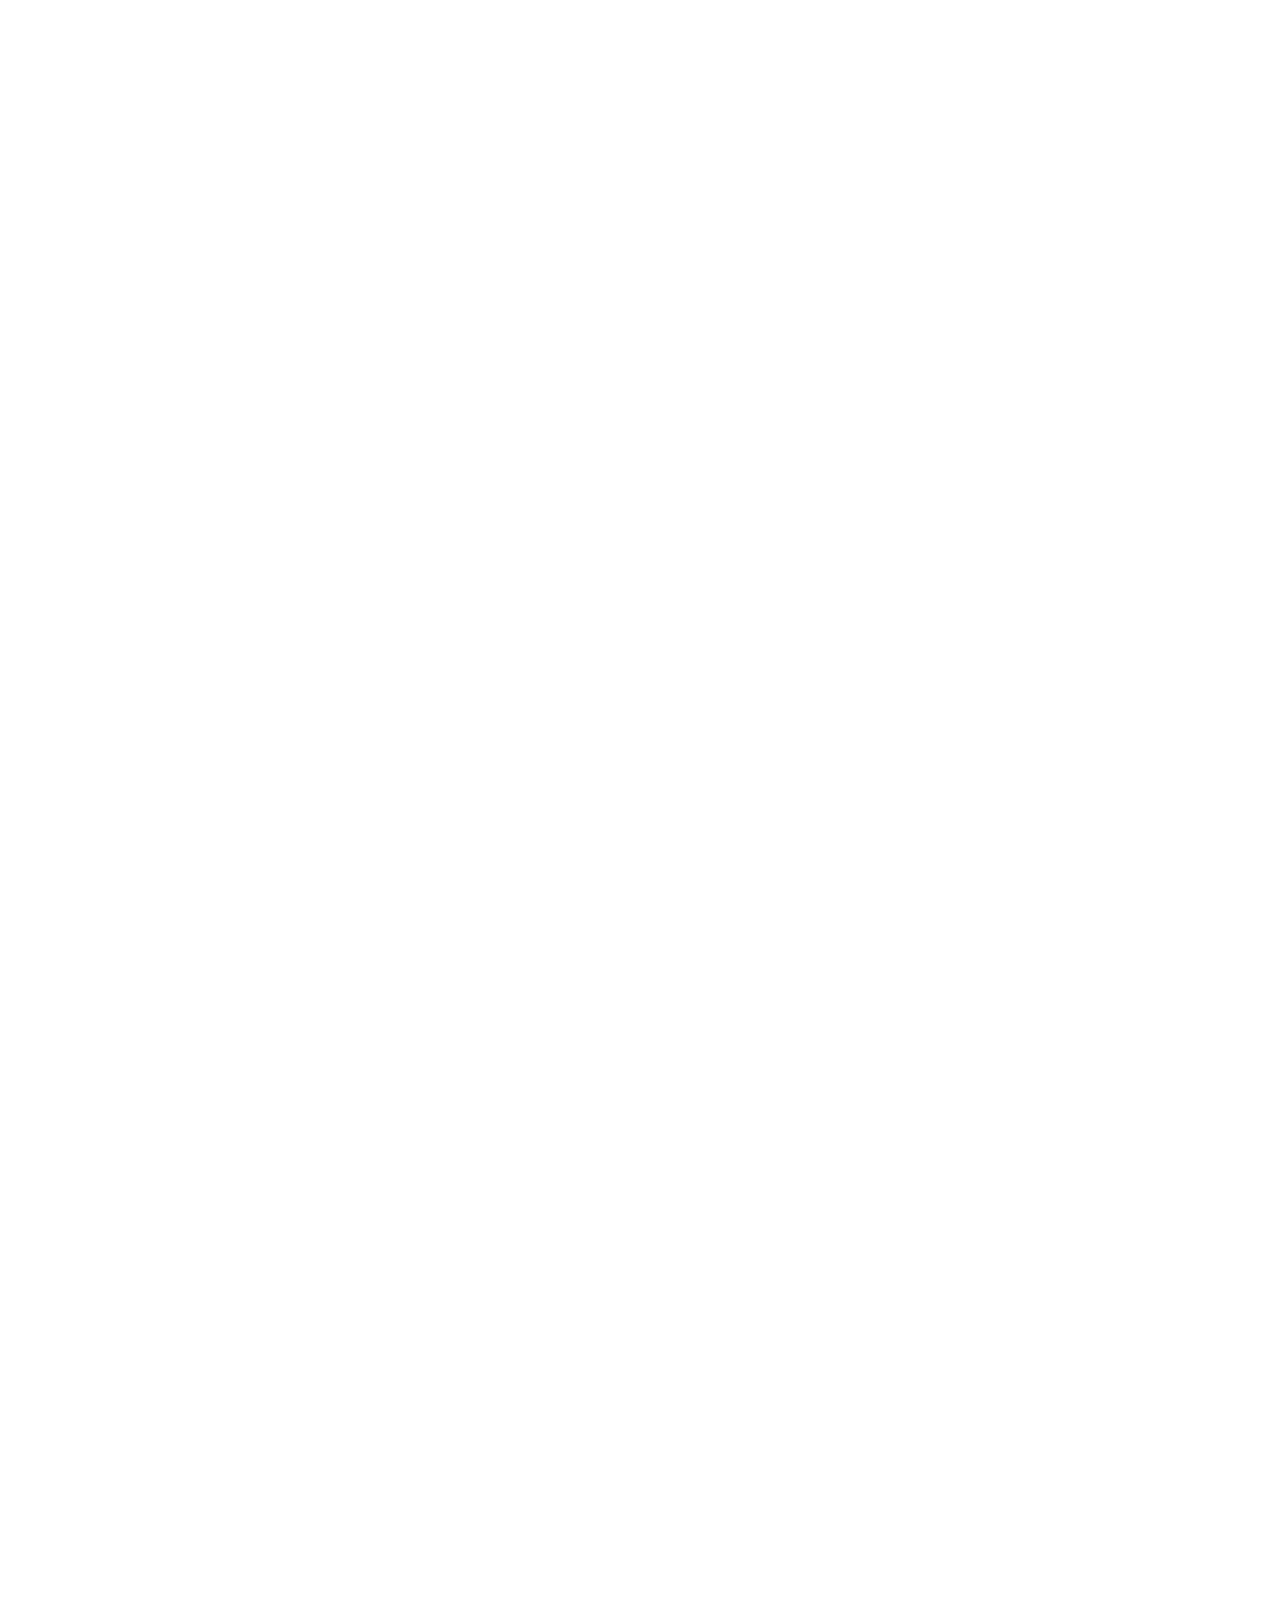
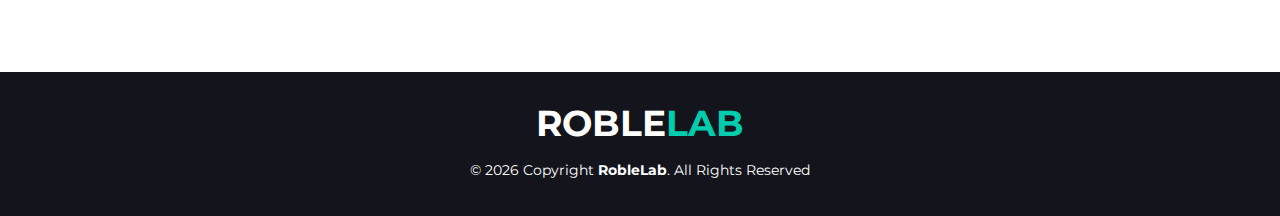
==== commit e3e1bc5b: "icon centre" ====
--- a/index.html
+++ b/index.html
@@ -47,30 +47,36 @@
   <header id="header" class="fixed-top d-flex align-items-center  header-transparent ">
     <div class="container d-flex align-items-center justify-content-between">
 
-      <div class="logo">
-        <h1><img width="40px" src="assets/img/roble/Roble Lab icono_Mesa de trabajo 1.svg" class="logo-tree"><span class="vl"></span>
-        <a href="index.html"><span class="iso-roble">ROBLE<span class="iso-lab">LAB</span></span></a></h1>
-        <!-- Uncomment below if you prefer to use an image logo -->
-        <!-- <a href="index.html"><img  width = "600px" src="assets/img/roble/full-isologo-new.png" alt="" class="img-fluid"></a> -->
-      </div>
-
       <nav id="navbar" class="navbar">
         <ul>
           <li><a class="nav-link scrollto active" href="#hero">Inicio</a></li>
           <li><a class="nav-link scrollto" href="#about">Acerca de</a></li>
           <li><a class="nav-link scrollto" href="#services">Servicios</a></li>
+        </ul>
+        <i class="bi bi-list mobile-nav-toggle"></i>
+      </nav><!-- .navbar -->
+      <div class="logo">
+        <!-- <h1><img width="40px" src="assets/img/roble/Roble Lab icono_Mesa de trabajo 1.svg" class="logo-tree"><span class="vl"></span> -->
+        <h1><img width="200px" src="assets/img/roble/full-isologo-new.png" class="logo-tree">
+<!--           
+        <a href="index.html"><span class="iso-roble">ROBLE<span class="iso-lab">LAB</span></span></a></h1> -->
+        <!-- Uncomment below if you prefer to use an image logo -->
+        <!-- <a href="index.html"><img  width = "600px" src="assets/img/roble/full-isologo-new.png" alt="" class="img-fluid"></a> -->
+      </div>     
+      <nav id="navbar" class="navbar">
+        <ul>
           <li><a class="nav-link scrollto " href="#portfolio">Desarrollos</a></li>
           <li><a class="nav-link scrollto" href="#team">Equipo</a></li>
           <li><a class="nav-link scrollto" href="#contact">Contacto</a></li>
         </ul>
         <i class="bi bi-list mobile-nav-toggle"></i>
       </nav><!-- .navbar -->
-
     </div>
   </header><!-- End Header -->
 
   <!-- ======= Hero Section ======= -->
   <section id="hero" class="d-flex flex-column justify-content-end align-items-center">
+
     <div id="heroCarousel" data-bs-interval="8000" class="container carousel carousel-fade" data-bs-ride="carousel">
 
       <!-- Slide 1 -->
--- a/assets/css/style.css
+++ b/assets/css/style.css
@@ -72,17 +72,17 @@
 # Header
 --------------------------------------------------------------*/
 #header {
-  height: 70px;
+  height: 200px;
   transition: all 0.5s;
   z-index: 997;
   transition: all 0.5s;
-  background: rgba(42, 44, 57, 0.9);
+  background: rgba(255, 255, 255, 0.9);
 }
 #header.header-transparent {
   background: transparent;
 }
 #header.header-scrolled {
-  background: rgba(42, 44, 57, 0.9);
+  background: rgba(255, 255, 255, 0.9);
 }
 #header .logo h1 {
   font-size: 28px;
@@ -99,7 +99,7 @@
 #header .logo img {
   padding: 0;
   margin: 0;
-  max-height: 40px;
+  max-height: 200px;
 }
 
 /*--------------------------------------------------------------
@@ -292,7 +292,7 @@
   width: 100%;
   overflow: hidden;
   position: relative;
-  background: linear-gradient(0deg, #2a2c39 0%, #33364a 100%);
+  background: linear-gradient(315deg, #0c1840 0%, #0a1a68 100%);
   padding: 0;
 }
 #hero .carousel-container {
@@ -463,14 +463,14 @@
   letter-spacing: 2px;
   text-transform: uppercase;
   color: #aaaaaa;
-  font-family: "Poppins", sans-serif;
+  font-family: "Montserrat", sans-serif;
 }
 .section-title h2::after {
   content: "";
   width: 120px;
   height: 1px;
   display: inline-block;
-  background: #6cd6c1;
+  background: #f7931e;
   margin: 4px 10px;
 }
 .section-title p {
@@ -479,7 +479,7 @@
   font-size: 36px;
   font-weight: 700;
   text-transform: uppercase;
-  font-family: "Poppins", sans-serif;
+  font-family: "Montserrat", sans-serif;
   color: #2a2c39;
 }
 
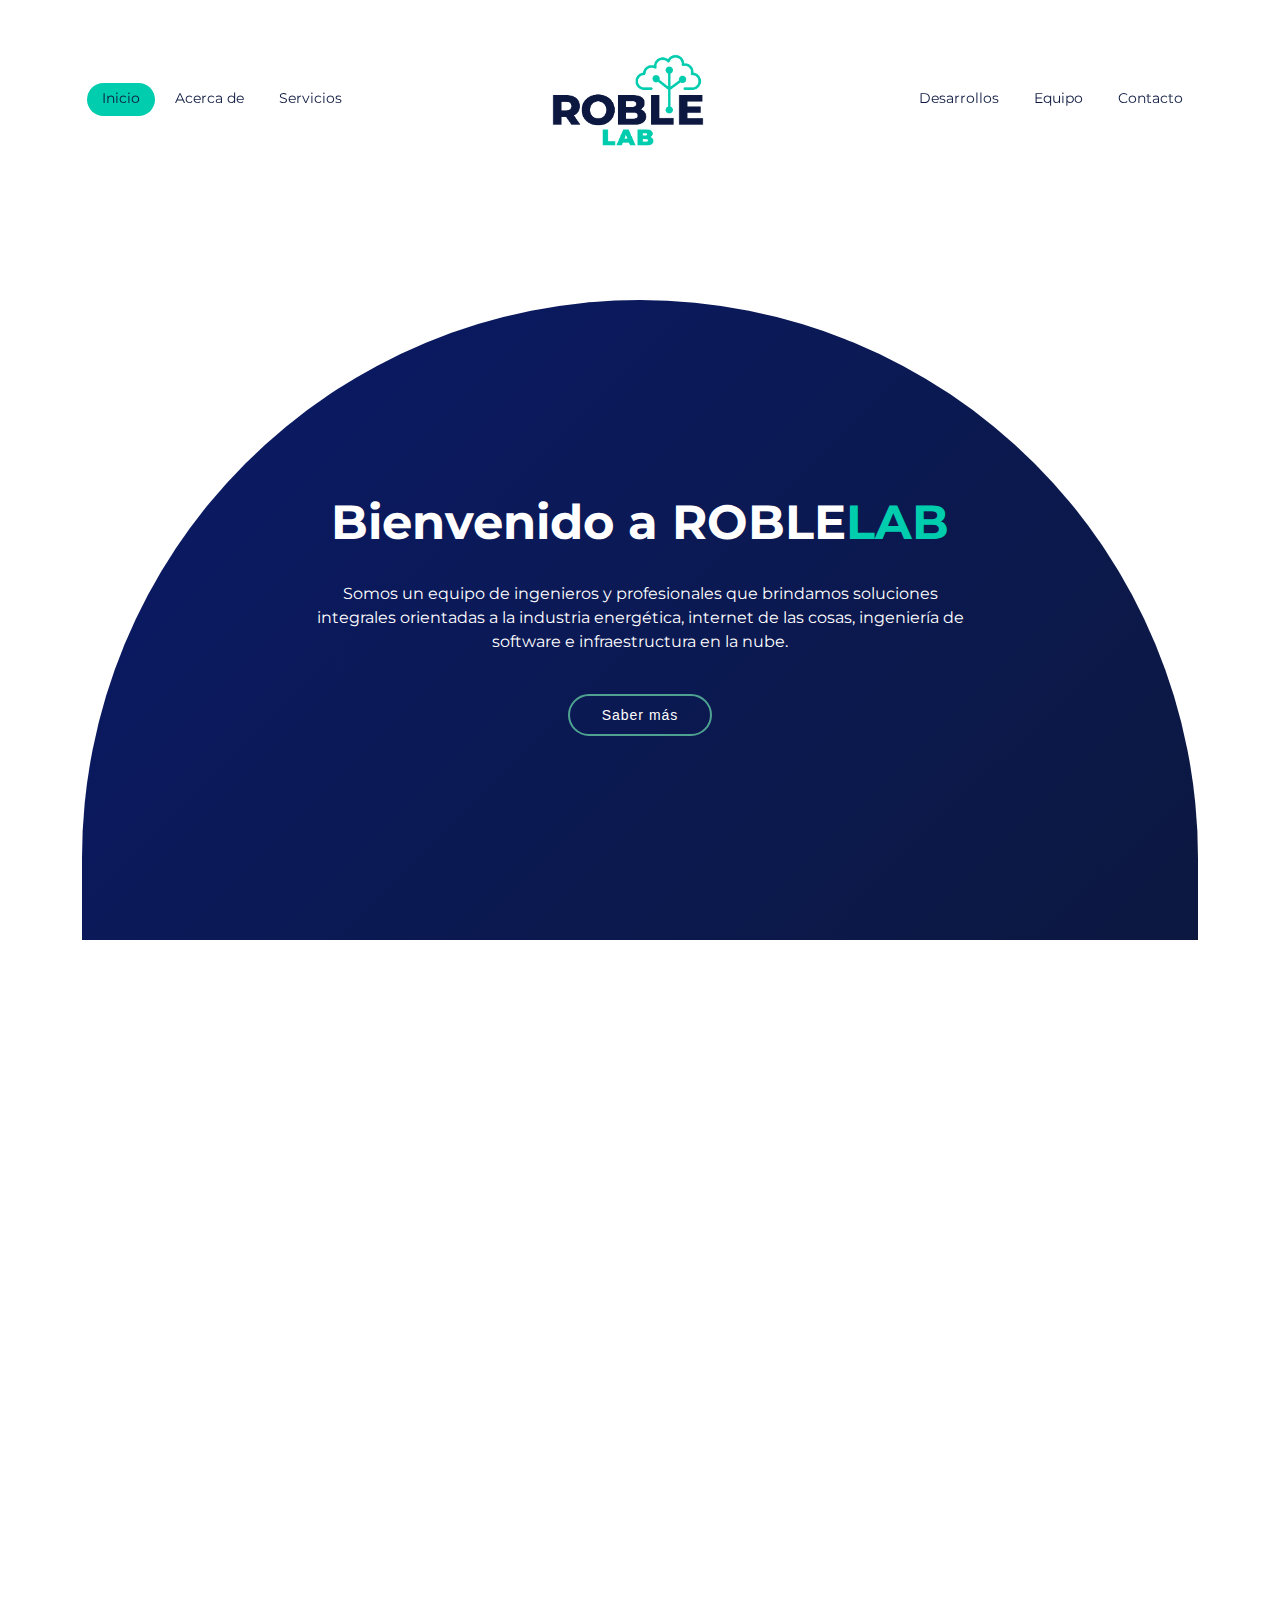
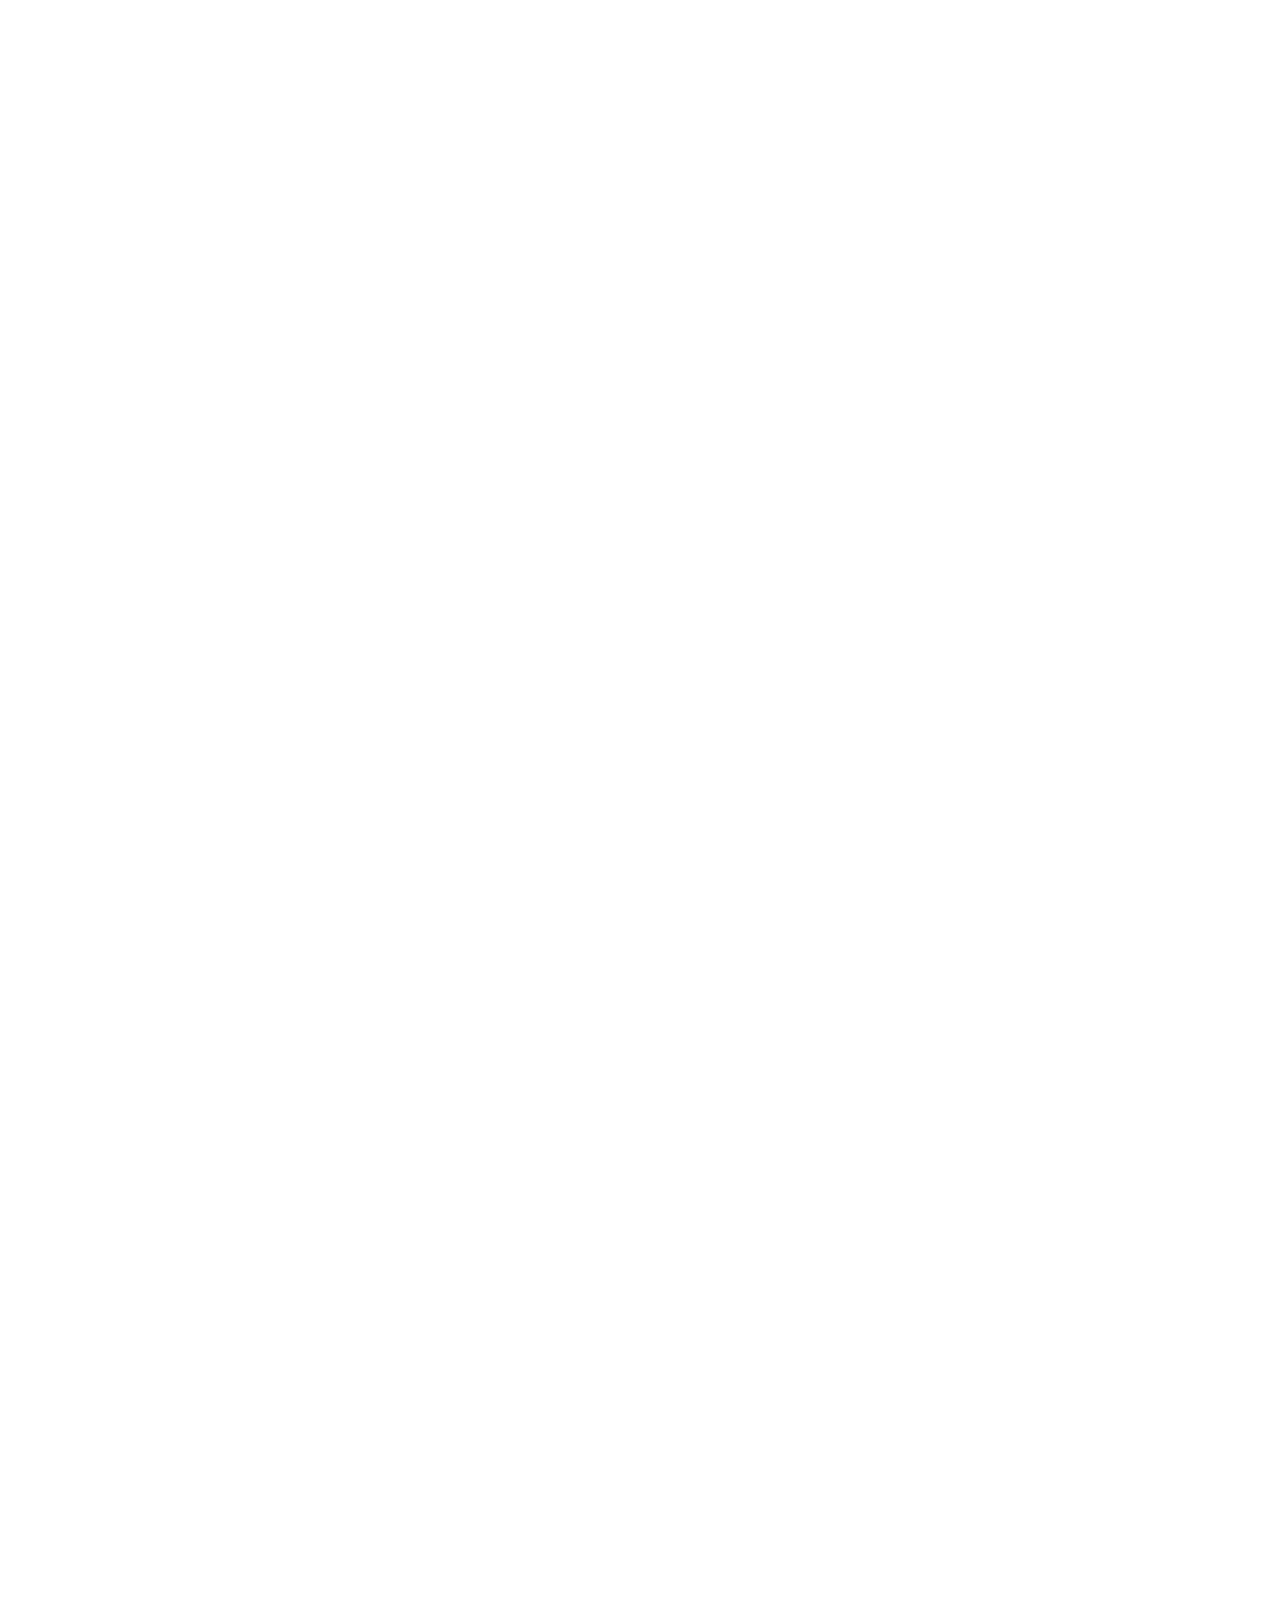
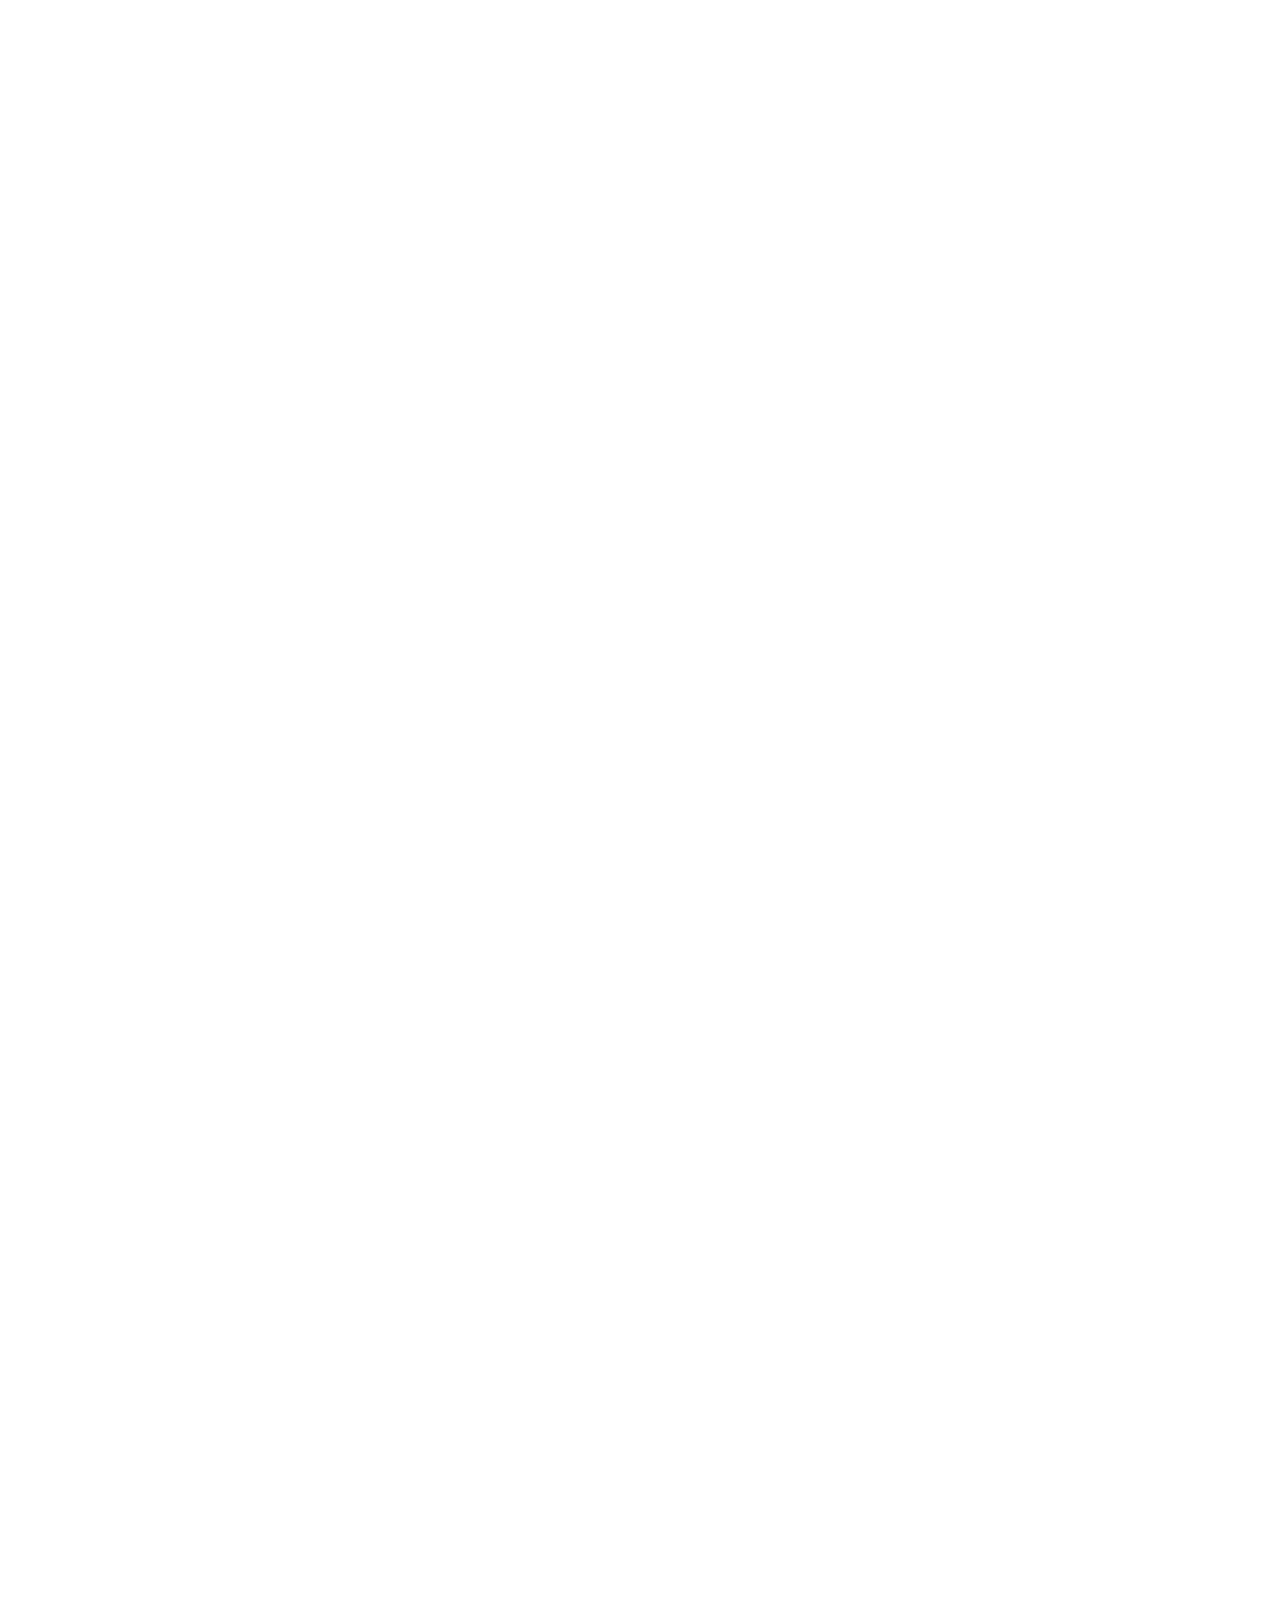
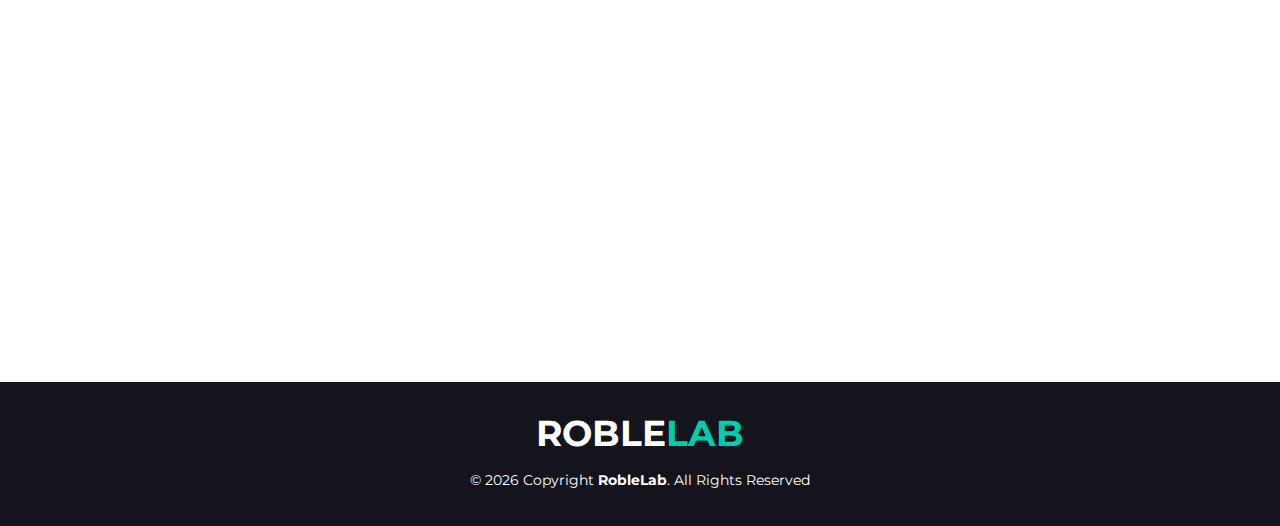
==== commit 5e9750e9: "new colors" ====
--- a/index.html
+++ b/index.html
@@ -10,8 +10,8 @@
   <meta content="" name="keywords">
 
   <!-- Favicons -->
-  <link href="assets/img/roble/tree-logo.svg" rel="icon">
-  <link href="assets/img/roble/tree-logo.svg" rel="apple-touch-icon">
+  <link href="assets/img/roble/roblelabico.svg" rel="icon">
+  <link href="assets/img/roble/roblelabico.svg" rel="apple-touch-icon">
 
   <!-- Google Fonts -->
   <link href="https://fonts.googleapis.com/css?family=Montserrat:300,300i,400,400i,600,600i,700,700i" rel="stylesheet">
--- a/assets/css/style.css
+++ b/assets/css/style.css
@@ -128,7 +128,7 @@
   padding: 5px 15px 7px 15px;
   margin-left: 5px;
   font-size: 14px;
-  color: #fff;
+  color: #0c183f;
   white-space: nowrap;
   transition: 0.3s;
   border-radius: 50px;
@@ -292,18 +292,24 @@
   width: 100%;
   overflow: hidden;
   position: relative;
-  background: linear-gradient(315deg, #0c1840 0%, #0a1a68 100%);
-  padding: 0;
+  background: white;
+  padding: 0;
+  
 }
 #hero .carousel-container {
+  margin-top:  300px;
+  margin-left: 0px;
   display: flex;
   justify-content: center;
   align-items: center;
   flex-direction: column;
   text-align: center;
   position: relative;
-  height: 70vh;
-  padding-top: 60px;
+  height: 50vw;
+  width: auto;
+  border-top-left-radius: 60vw;
+  border-top-right-radius: 60vw;
+  background: linear-gradient(315deg, #0c1840 0%, #0a1a68 100%);;
 }
 #hero h2 {
   color: #fff;
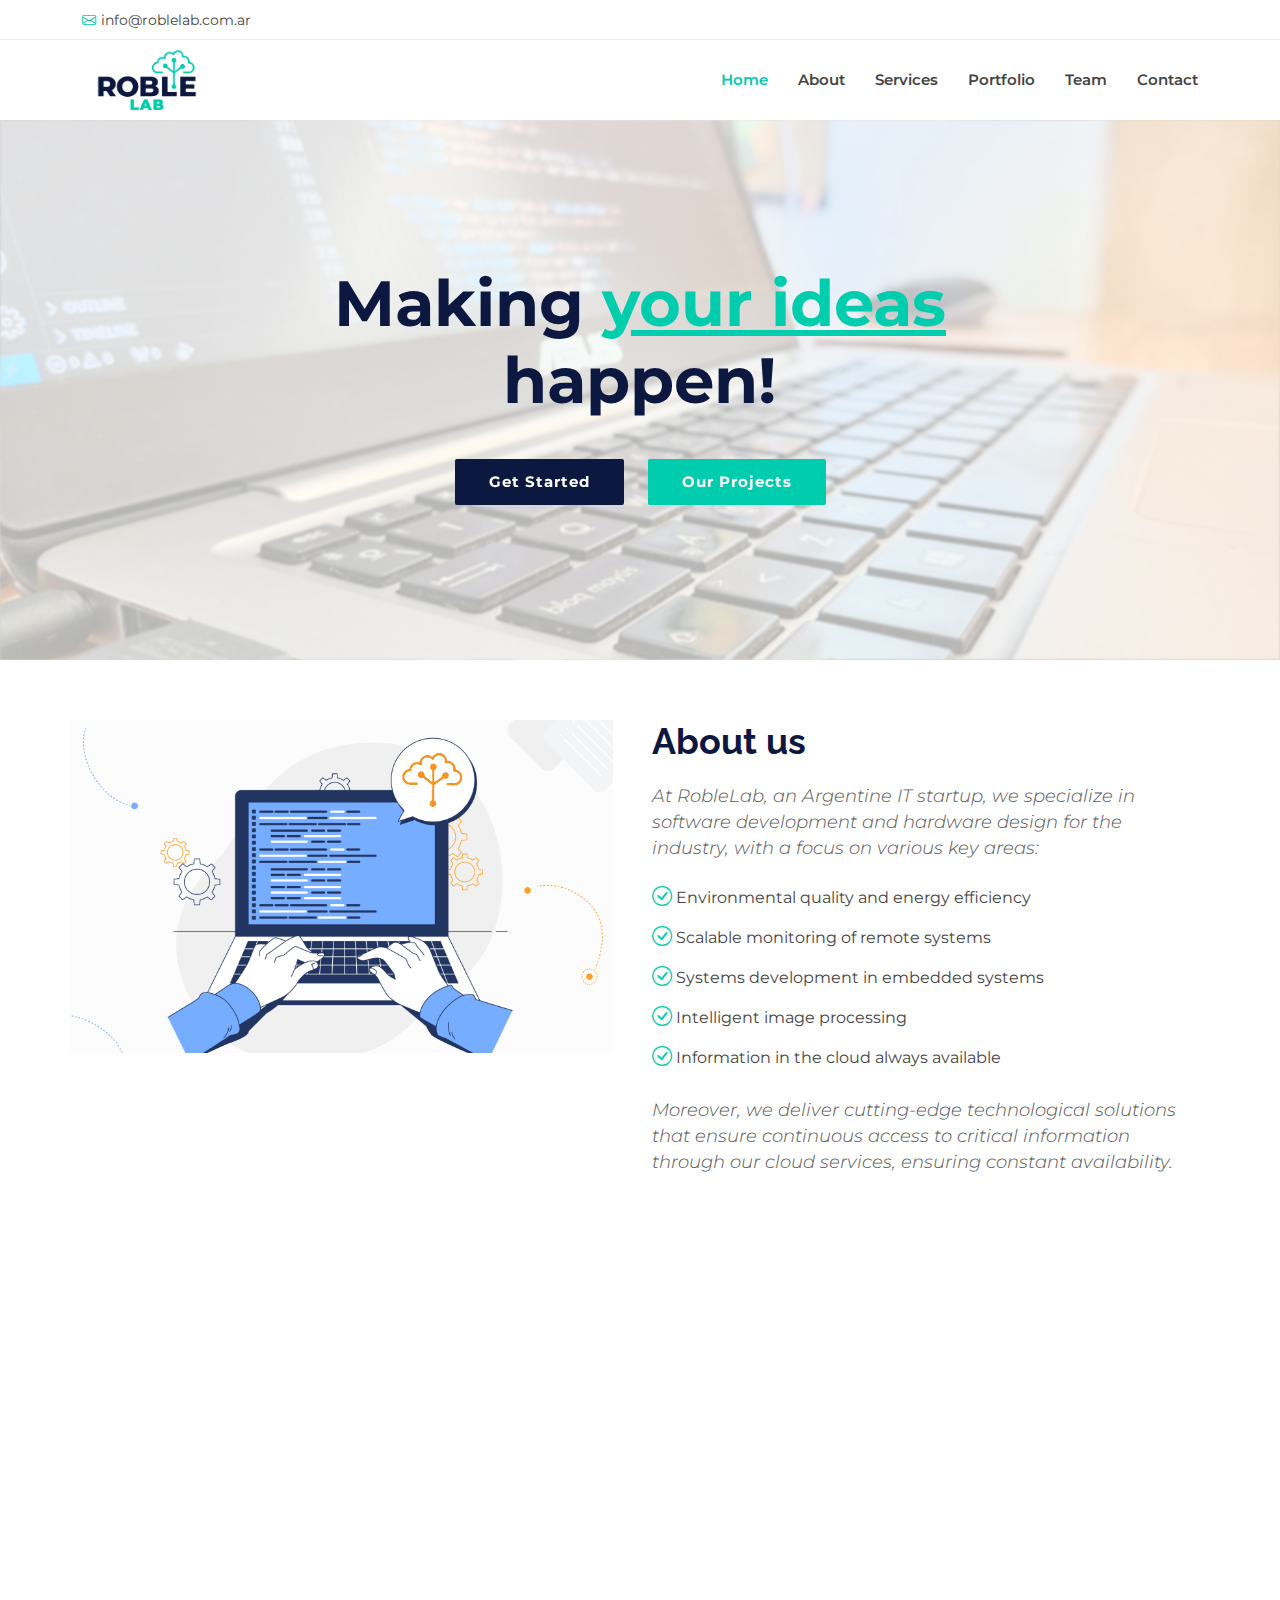
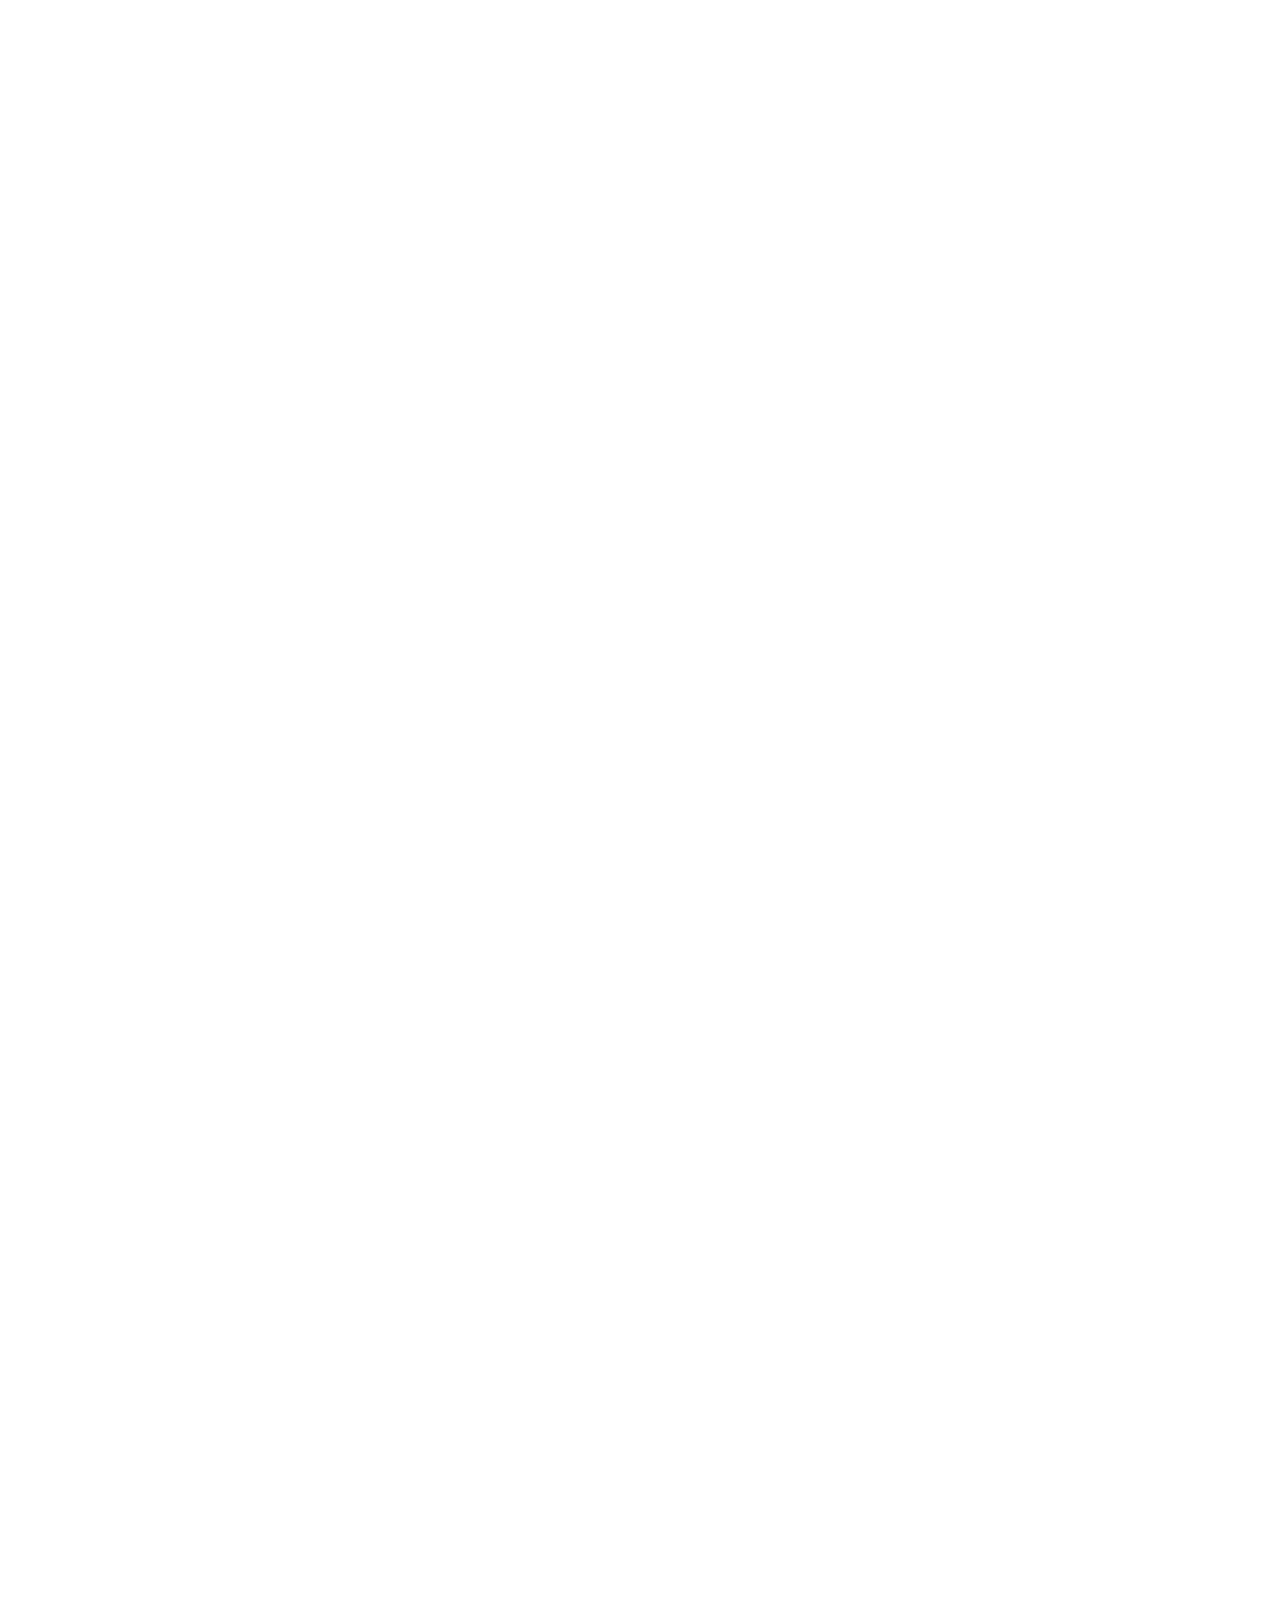
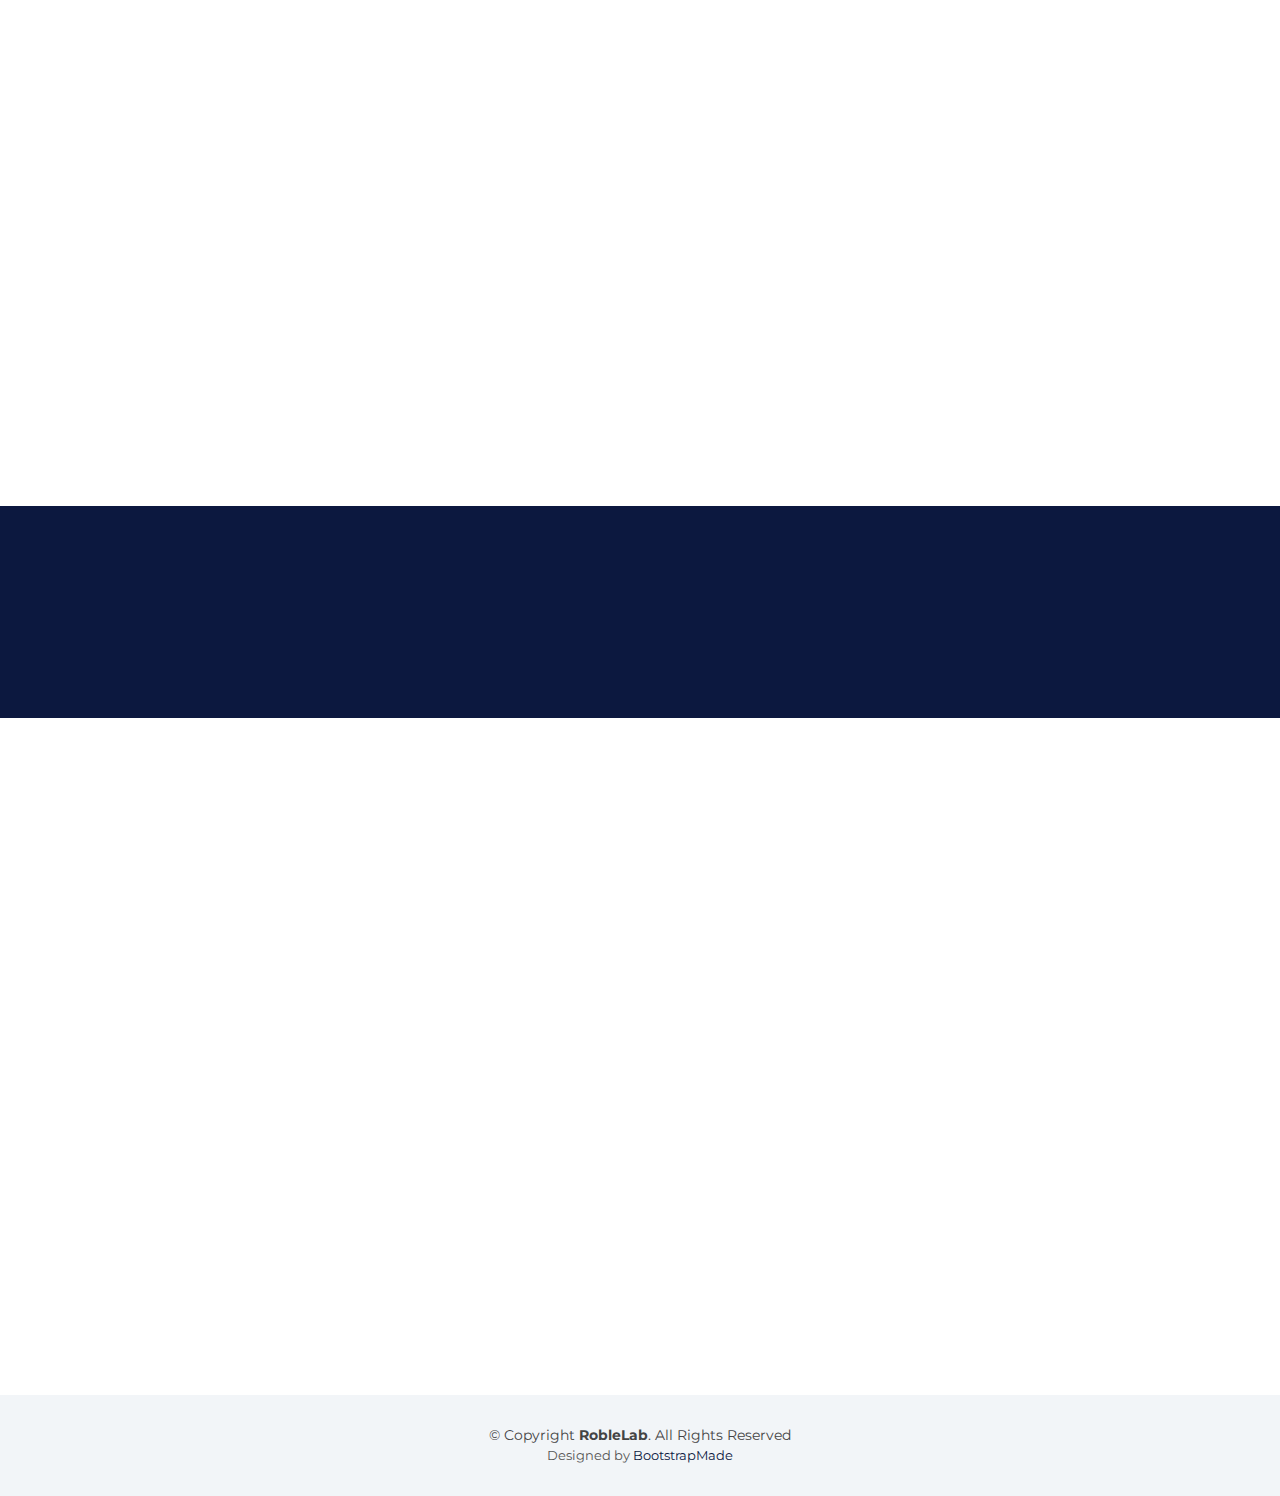
==== commit 82bbb795: "Full refactoring page" ====
--- a/index.html
+++ b/index.html
@@ -5,37 +5,35 @@
   <meta charset="utf-8">
   <meta content="width=device-width, initial-scale=1.0" name="viewport">
 
-  <title>RobleLab Home Page</title>
+  <title>RobleLab</title>
   <meta content="" name="description">
   <meta content="" name="keywords">
 
   <!-- Favicons -->
-  <link href="assets/img/roble/roblelabico.svg" rel="icon">
-  <link href="assets/img/roble/roblelabico.svg" rel="apple-touch-icon">
+  <link href="assets/img/favicon.png" rel="icon">
+  <link href="assets/img/apple-touch-icon.png" rel="apple-touch-icon">
 
   <!-- Google Fonts -->
-  <link href="https://fonts.googleapis.com/css?family=Montserrat:300,300i,400,400i,600,600i,700,700i" rel="stylesheet">
+  <link href="https://fonts.googleapis.com/css?family=Open+Sans:300,300i,400,400i,700,700i|Raleway:300,400,500,700,800|Montserrat:300,400,700" rel="stylesheet">
 
   <!-- Vendor CSS Files -->
-  <link href="assets/vendor/animate.css/animate.min.css" rel="stylesheet">
   <link href="assets/vendor/aos/aos.css" rel="stylesheet">
   <link href="assets/vendor/bootstrap/css/bootstrap.min.css" rel="stylesheet">
   <link href="assets/vendor/bootstrap-icons/bootstrap-icons.css" rel="stylesheet">
   <link href="assets/vendor/boxicons/css/boxicons.min.css" rel="stylesheet">
   <link href="assets/vendor/glightbox/css/glightbox.min.css" rel="stylesheet">
-  <link href="assets/vendor/remixicon/remixicon.css" rel="stylesheet">
   <link href="assets/vendor/swiper/swiper-bundle.min.css" rel="stylesheet">
-  
-  
 
   <!-- Template Main CSS File -->
   <link href="assets/css/style.css" rel="stylesheet">
 
+  <!-- RobleLab CSS Style -->
   <link href="assets/css/roble-style.css" rel="stylesheet">
 
   <!-- =======================================================
-  * Template Name: Selecao - v4.7.0
-  * Template URL: https://bootstrapmade.com/selecao-bootstrap-template/
+  * Template Name: Reveal
+  * Updated: Sep 18 2023 with Bootstrap v5.3.2
+  * Template URL: https://bootstrapmade.com/reveal-bootstrap-corporate-template/
   * Author: BootstrapMade.com
   * License: https://bootstrapmade.com/license/
   ======================================================== -->
@@ -43,340 +41,157 @@
 
 <body>
 
+  <!-- ======= Top Bar ======= -->
+  <section id="topbar" class="d-flex align-items-center">
+    <div class="container d-flex justify-content-center justify-content-md-between">
+      <div class="contact-info d-flex align-items-center">
+        <i class="bi bi-envelope d-flex align-items-center"><a href="mailto:info@roblelab.com.ar">info@roblelab.com.ar</a></i>
+        <!-- <i class="bi bi-phone d-flex align-items-center ms-4"><span>+1 5589 55488 55</span></i> -->
+      </div>
+      <!-- <div class="social-links d-none d-md-flex align-items-center">
+        <a href="#" class="twitter"><i class="bi bi-twitter"></i></a>
+        <a href="#" class="facebook"><i class="bi bi-facebook"></i></a>
+        <a href="#" class="instagram"><i class="bi bi-instagram"></i></a>
+        <a href="#" class="linkedin"><i class="bi bi-linkedin"></i></i></a>
+      </div> -->
+    </div>
+  </section><!-- End Top Bar-->
+
   <!-- ======= Header ======= -->
-  <header id="header" class="fixed-top d-flex align-items-center  header-transparent ">
-    <div class="container d-flex align-items-center justify-content-between">
+  <header id="header" class="d-flex align-items-center">
+    <div class="container d-flex justify-content-between">
+
+      <div id="logo">
+        <!-- <h1><a href="index.html">Roble<span>Lab</span></a></h1> -->
+        <!-- Uncomment below if you prefer to use an image logo -->
+        <a href="index.html"><img src="assets/img/logo.png" class="roble-logo-size" alt=""></a>
+      </div>
 
       <nav id="navbar" class="navbar">
         <ul>
-          <li><a class="nav-link scrollto active" href="#hero">Inicio</a></li>
-          <li><a class="nav-link scrollto" href="#about">Acerca de</a></li>
-          <li><a class="nav-link scrollto" href="#services">Servicios</a></li>
+          <li><a class="nav-link scrollto active" href="#hero">Home</a></li>
+          <li><a class="nav-link scrollto" href="#about" data-i18n="topbar_about">About</a></li>
+          <li><a class="nav-link scrollto" href="#services" data-i18n="topbar_services">Services</a></li>
+          <li><a class="nav-link scrollto " href="#portfolio" data-i18n="topbar_portfolio">Portolio</a></li>
+          <li><a class="nav-link scrollto" href="#team" data-i18n="topbar_team">Team</a></li>
+          <!-- <li class="dropdown"><a href="#"><span>Drop Down</span> <i class="bi bi-chevron-down"></i></a>
+            <ul>
+              <li><a href="#">Drop Down 1</a></li>
+              <li class="dropdown"><a href="#"><span>Deep Drop Down</span> <i class="bi bi-chevron-right"></i></a>
+                <ul>
+                  <li><a href="#">Deep Drop Down 1</a></li>
+                  <li><a href="#">Deep Drop Down 2</a></li>
+                  <li><a href="#">Deep Drop Down 3</a></li>
+                  <li><a href="#">Deep Drop Down 4</a></li>
+                  <li><a href="#">Deep Drop Down 5</a></li>
+                </ul>
+              </li>
+              <li><a href="#">Drop Down 2</a></li>
+              <li><a href="#">Drop Down 3</a></li>
+              <li><a href="#">Drop Down 4</a></li>
+            </ul>
+          </li> -->
+          <li><a class="nav-link scrollto" href="#contact" data-i18n="topbar_contact">Contact</a></li>
         </ul>
         <i class="bi bi-list mobile-nav-toggle"></i>
       </nav><!-- .navbar -->
-      <div class="logo">
-        <!-- <h1><img width="40px" src="assets/img/roble/Roble Lab icono_Mesa de trabajo 1.svg" class="logo-tree"><span class="vl"></span> -->
-        <h1><img width="200px" src="assets/img/roble/full-isologo-new.png" class="logo-tree">
-<!--           
-        <a href="index.html"><span class="iso-roble">ROBLE<span class="iso-lab">LAB</span></span></a></h1> -->
-        <!-- Uncomment below if you prefer to use an image logo -->
-        <!-- <a href="index.html"><img  width = "600px" src="assets/img/roble/full-isologo-new.png" alt="" class="img-fluid"></a> -->
-      </div>     
-      <nav id="navbar" class="navbar">
-        <ul>
-          <li><a class="nav-link scrollto " href="#portfolio">Desarrollos</a></li>
-          <li><a class="nav-link scrollto" href="#team">Equipo</a></li>
-          <li><a class="nav-link scrollto" href="#contact">Contacto</a></li>
-        </ul>
-        <i class="bi bi-list mobile-nav-toggle"></i>
-      </nav><!-- .navbar -->
+
     </div>
   </header><!-- End Header -->
 
-  <!-- ======= Hero Section ======= -->
-  <section id="hero" class="d-flex flex-column justify-content-end align-items-center">
-
-    <div id="heroCarousel" data-bs-interval="8000" class="container carousel carousel-fade" data-bs-ride="carousel">
-
-      <!-- Slide 1 -->
-      <div class="carousel-item active">
-        <div class="carousel-container">
-          <h2 class="animate__animated animate__fadeInDown">Bienvenido a <span class="iso-roble">ROBLE<span class="iso-lab">LAB</span></span></h2>
-          <!-- <p class="animate__animated fanimate__adeInUp"><span class="iso-roble">ROBLE<span class="iso-lab">LAB</span></span>: Desarrollo de software. Dispositivos embebidos. Soluciones integrables en la nube.</p> -->
-          <p class="animate__animated fanimate__adeInUp">Somos un equipo de ingenieros y profesionales que brindamos soluciones integrales orientadas a la industria energética, internet de las cosas, ingeniería de software e infraestructura en la nube.</p>
-          <a href="#about" class="btn-get-started animate__animated animate__fadeInUp scrollto">Saber más</a>
-        </div>
-      </div>
-
-      <!-- Slide 2 -->
-      <div class="carousel-item">
-        <div class="carousel-container">
-          <h2 class="animate__animated animate__fadeInDown">Profesionales a su servicio</h2>
-          <p class="animate__animated animate__fadeInUp">Nos ponemos al servicio de su proyecto, generando el valor tecnologico necesario para alcanzar nuevos objetivos</p>
-          <a href="#portfolio" class="btn-get-started animate__animated animate__fadeInUp scrollto">Desarrollos</a>
-        </div>
-      </div>
-
-      <!-- Slide 3 -->
-      <!-- <div class="carousel-item">
-        <div class="carousel-container">
-          <h2 class="animate__animated animate__fadeInDown">Tercera descripción</h2>
-          <p class="animate__animated animate__fadeInUp">una startup con origen en Argentina dedicada a desarrollo de software una startup con origen en Argentina dedicada a desarrollo de software una startup con origen en Argentina dedicada a desarrollo de software una startup con origen en Argentina dedicada a desarrollo de software una startup con origen en Argentina dedicada a desarrollo de software</p>
-          <a href="#about" class="btn-get-started animate__animated animate__fadeInUp scrollto">Read More</a>
-        </div>
-      </div> -->
-
-      <a class="carousel-control-prev" href="#heroCarousel" role="button" data-bs-slide="prev">
-        <span class="carousel-control-prev-icon bx bx-chevron-left" aria-hidden="true"></span>
-      </a>
-
-      <a class="carousel-control-next" href="#heroCarousel" role="button" data-bs-slide="next">
-        <span class="carousel-control-next-icon bx bx-chevron-right" aria-hidden="true"></span>
-      </a>
-
+  <!-- ======= hero Section ======= -->
+  <section id="hero">
+
+    <div class="hero-content" data-aos="fade-up">
+      <h2><tra data-i18n="slogan0">Making</tra> <span><tra data-i18n="slogan1">your ideas</tra></span><br><tra data-i18n="slogan2">happen!</tra></h2>
+      <div>
+        <a href="#about" class="btn-get-started scrollto" data-i18n="hero_but1">Get Started</a>
+        <a href="#portfolio" class="btn-projects scrollto" data-i18n="hero_but2">Our Projects</a>
+      </div>
     </div>
 
-    <svg class="hero-waves" xmlns="https://www.w3.org/2000/svg" xmlns:xlink="https://www.w3.org/1999/xlink" viewBox="0 24 150 28 " preserveAspectRatio="none">
-      <defs>
-        <path id="wave-path" d="M-160 44c30 0 58-18 88-18s 58 18 88 18 58-18 88-18 58 18 88 18 v44h-352z">
-      </defs>
-      <g class="wave1">
-        <use xlink:href="#wave-path" x="50" y="3" fill="rgba(255,255,255, .1)">
-      </g>
-      <g class="wave2">
-        <use xlink:href="#wave-path" x="50" y="0" fill="rgba(255,255,255, .2)">
-      </g>
-      <g class="wave3">
-        <use xlink:href="#wave-path" x="50" y="9" fill="#fff">
-      </g>
-    </svg>
-
-  </section><!-- End Hero -->
+    <div class="hero-slider swiper">
+      <div class="swiper-wrapper">
+        <div class="swiper-slide roble-blur roble-fade-img" style="background-image: url('assets/img/hero-carousel/1.jpg');"></div>
+        <div class="swiper-slide roble-blur" style="background-image: url('assets/img/hero-carousel/2.jpg');"></div>
+        <div class="swiper-slide roble-blur" style="background-image: url('assets/img/hero-carousel/3.jpg');"></div>
+        <div class="swiper-slide roble-blur" style="background-image: url('assets/img/hero-carousel/4.jpg');"></div>
+        <div class="swiper-slide roble-blur" style="background-image: url('assets/img/hero-carousel/5.jpg');"></div>
+      </div>
+    </div>
+
+  </section><!-- End Hero Section -->
 
   <main id="main">
 
     <!-- ======= About Section ======= -->
-    <section id="about" class="about">
-      <div class="container">
-
-        <div class="section-title" data-aos="zoom-out">
-          <h2>Acerca de RobleLab</h2>
-          <p>¿Quiénes somos?</p>
-        </div>
-
-        <div class="row content" data-aos="fade-up">
-          <div class="col-lg-6">
-            <p>
-              Somos una startup con origen en Argentina dedicada a desarrollo de software y hardware para la industria con nuestro foco en:
-            </p>
+    <section id="about">
+      <div class="container" data-aos="fade-up">
+        <div class="row">
+          <div class="col-lg-6 about-img">
+            <img src="assets/img/about-img.png" alt="">
+          </div>
+
+          <div class="col-lg-6 content">
+            <h2 data-i18n="about_title">How can we help?</h2>
+            <h3 data-i18n="about_description">Somos una startup con origen en Argentina dedicada a desarrollo de software y diseño de hardware para la industria con nuestro foco en:</h3>
+
             <ul>
-              <li><i class="ri-check-double-line"></i> Calidad ambiental y eficiencia energética </li>
-              <li><i class="ri-check-double-line"></i> Monitoreo escalable de sistemas remotos </li>
-              <li><i class="ri-check-double-line"></i> Desarrollo de sistemas de alta disponibilidad en sistemas embebidos </li>
-              <li><i class="ri-check-double-line"></i> Procesamiento inteligente de imágenes </li>
-              <li><i class="ri-check-double-line"></i> Información en la nube siempre disponibles </li>
+              <li><i class="bi bi-check-circle"></i><tra data-i18n="about_list1">Calidad ambiental y eficiencia energética</tra></li>
+              <li><i class="bi bi-check-circle"></i><tra data-i18n="about_list2">Monitoreo escalable de sistemas remotos</tra></li>
+              <li><i class="bi bi-check-circle"></i><tra data-i18n="about_list3">Desarrollo de sistemas en sistemas embebidos</tra></li>
+              <li><i class="bi bi-check-circle"></i><tra data-i18n="about_list4">Procesamiento inteligente de imágenes</tra></li>
+              <li><i class="bi bi-check-circle"></i><tra data-i18n="about_list5">Información en la nube siempre disponible</tra></li>
+              
             </ul>
-          </div>
-          <div class="col-lg-6 pt-4 pt-lg-0">
-            <p>
-              Contáctenos y compártanos su idea para recibir una solución acorde a sus necesidades y la de sus clientes.
-            </p>
-            <a href="#services" class="btn-learn-more">Servicios</a>
+
+            <h3 data-i18n="about_description2">mas texto:</h3>
+
           </div>
         </div>
 
       </div>
     </section><!-- End About Section -->
 
-    <!-- ======= Features Section ======= -->
-    <!-- <section id="features" class="features">
-      <div class="container">
-
-        <ul class="nav nav-tabs row d-flex">
-          <li class="nav-item col-3" data-aos="zoom-in">
-            <a class="nav-link active show" data-bs-toggle="tab" href="#tab-1">
-              <i class="ri-gps-line"></i>
-              <h4 class="d-none d-lg-block">Modi sit est dela pireda nest</h4>
-            </a>
-          </li>
-          <li class="nav-item col-3" data-aos="zoom-in" data-aos-delay="100">
-            <a class="nav-link" data-bs-toggle="tab" href="#tab-2">
-              <i class="ri-body-scan-line"></i>
-              <h4 class="d-none d-lg-block">Unde praesenti mara setra le</h4>
-            </a>
-          </li>
-          <li class="nav-item col-3" data-aos="zoom-in" data-aos-delay="200">
-            <a class="nav-link" data-bs-toggle="tab" href="#tab-3">
-              <i class="ri-sun-line"></i>
-              <h4 class="d-none d-lg-block">Pariatur explica nitro dela</h4>
-            </a>
-          </li>
-          <li class="nav-item col-3" data-aos="zoom-in" data-aos-delay="300">
-            <a class="nav-link" data-bs-toggle="tab" href="#tab-4">
-              <i class="ri-store-line"></i>
-              <h4 class="d-none d-lg-block">Nostrum qui dile node</h4>
-            </a>
-          </li>
-        </ul>
-
-        <div class="tab-content" data-aos="fade-up">
-          <div class="tab-pane active show" id="tab-1">
-            <div class="row">
-              <div class="col-lg-6 order-2 order-lg-1 mt-3 mt-lg-0">
-                <h3>Voluptatem dignissimos provident quasi corporis voluptates sit assumenda.</h3>
-                <p class="fst-italic">
-                  Lorem ipsum dolor sit amet, consectetur adipiscing elit, sed do eiusmod tempor incididunt ut labore et dolore
-                  magna aliqua.
-                </p>
-                <ul>
-                  <li><i class="ri-check-double-line"></i> Ullamco laboris nisi ut aliquip ex ea commodo consequat.</li>
-                  <li><i class="ri-check-double-line"></i> Duis aute irure dolor in reprehenderit in voluptate velit.</li>
-                  <li><i class="ri-check-double-line"></i> Ullamco laboris nisi ut aliquip ex ea commodo consequat. Duis aute irure dolor in reprehenderit in voluptate trideta storacalaperda mastiro dolore eu fugiat nulla pariatur.</li>
-                </ul>
-                <p>
-                  Ullamco laboris nisi ut aliquip ex ea commodo consequat. Duis aute irure dolor in reprehenderit in voluptate
-                  velit esse cillum dolore eu fugiat nulla pariatur. Excepteur sint occaecat cupidatat non proident, sunt in
-                  culpa qui officia deserunt mollit anim id est laborum
-                </p>
-              </div>
-              <div class="col-lg-6 order-1 order-lg-2 text-center">
-                <img src="assets/img/features-1.png" alt="" class="img-fluid">
-              </div>
-            </div>
-          </div>
-          <div class="tab-pane" id="tab-2">
-            <div class="row">
-              <div class="col-lg-6 order-2 order-lg-1 mt-3 mt-lg-0">
-                <h3>Neque exercitationem debitis soluta quos debitis quo mollitia officia est</h3>
-                <p>
-                  Ullamco laboris nisi ut aliquip ex ea commodo consequat. Duis aute irure dolor in reprehenderit in voluptate
-                  velit esse cillum dolore eu fugiat nulla pariatur. Excepteur sint occaecat cupidatat non proident, sunt in
-                  culpa qui officia deserunt mollit anim id est laborum
-                </p>
-                <p class="fst-italic">
-                  Lorem ipsum dolor sit amet, consectetur adipiscing elit, sed do eiusmod tempor incididunt ut labore et dolore
-                  magna aliqua.
-                </p>
-                <ul>
-                  <li><i class="ri-check-double-line"></i> Ullamco laboris nisi ut aliquip ex ea commodo consequat.</li>
-                  <li><i class="ri-check-double-line"></i> Duis aute irure dolor in reprehenderit in voluptate velit.</li>
-                  <li><i class="ri-check-double-line"></i> Provident mollitia neque rerum asperiores dolores quos qui a. Ipsum neque dolor voluptate nisi sed.</li>
-                  <li><i class="ri-check-double-line"></i> Ullamco laboris nisi ut aliquip ex ea commodo consequat. Duis aute irure dolor in reprehenderit in voluptate trideta storacalaperda mastiro dolore eu fugiat nulla pariatur.</li>
-                </ul>
-              </div>
-              <div class="col-lg-6 order-1 order-lg-2 text-center">
-                <img src="assets/img/features-2.png" alt="" class="img-fluid">
-              </div>
-            </div>
-          </div>
-          <div class="tab-pane" id="tab-3">
-            <div class="row">
-              <div class="col-lg-6 order-2 order-lg-1 mt-3 mt-lg-0">
-                <h3>Voluptatibus commodi ut accusamus ea repudiandae ut autem dolor ut assumenda</h3>
-                <p>
-                  Ullamco laboris nisi ut aliquip ex ea commodo consequat. Duis aute irure dolor in reprehenderit in voluptate
-                  velit esse cillum dolore eu fugiat nulla pariatur. Excepteur sint occaecat cupidatat non proident, sunt in
-                  culpa qui officia deserunt mollit anim id est laborum
-                </p>
-                <ul>
-                  <li><i class="ri-check-double-line"></i> Ullamco laboris nisi ut aliquip ex ea commodo consequat.</li>
-                  <li><i class="ri-check-double-line"></i> Duis aute irure dolor in reprehenderit in voluptate velit.</li>
-                  <li><i class="ri-check-double-line"></i> Provident mollitia neque rerum asperiores dolores quos qui a. Ipsum neque dolor voluptate nisi sed.</li>
-                </ul>
-                <p class="fst-italic">
-                  Lorem ipsum dolor sit amet, consectetur adipiscing elit, sed do eiusmod tempor incididunt ut labore et dolore
-                  magna aliqua.
-                </p>
-              </div>
-              <div class="col-lg-6 order-1 order-lg-2 text-center">
-                <img src="assets/img/features-3.png" alt="" class="img-fluid">
-              </div>
-            </div>
-          </div>
-          <div class="tab-pane" id="tab-4">
-            <div class="row">
-              <div class="col-lg-6 order-2 order-lg-1 mt-3 mt-lg-0">
-                <h3>Omnis fugiat ea explicabo sunt dolorum asperiores sequi inventore rerum</h3>
-                <p>
-                  Ullamco laboris nisi ut aliquip ex ea commodo consequat. Duis aute irure dolor in reprehenderit in voluptate
-                  velit esse cillum dolore eu fugiat nulla pariatur. Excepteur sint occaecat cupidatat non proident, sunt in
-                  culpa qui officia deserunt mollit anim id est laborum
-                </p>
-                <p class="fst-italic">
-                  Lorem ipsum dolor sit amet, consectetur adipiscing elit, sed do eiusmod tempor incididunt ut labore et dolore
-                  magna aliqua.
-                </p>
-                <ul>
-                  <li><i class="ri-check-double-line"></i> Ullamco laboris nisi ut aliquip ex ea commodo consequat.</li>
-                  <li><i class="ri-check-double-line"></i> Duis aute irure dolor in reprehenderit in voluptate velit.</li>
-                  <li><i class="ri-check-double-line"></i> Ullamco laboris nisi ut aliquip ex ea commodo consequat. Duis aute irure dolor in reprehenderit in voluptate trideta storacalaperda mastiro dolore eu fugiat nulla pariatur.</li>
-                </ul>
-              </div>
-              <div class="col-lg-6 order-1 order-lg-2 text-center">
-                <img src="assets/img/features-4.png" alt="" class="img-fluid">
-              </div>
-            </div>
-          </div>
-        </div>
-
-      </div>
-    </section> -->
-    <!-- End Features Section -->
-
-    <!-- ======= Cta Section ======= -->
-    <!-- <section id="cta" class="cta">
-      <div class="container">
-
-        <div class="row" data-aos="zoom-out">
-          <div class="col-lg-9 text-center text-lg-start">
-            <h3>Call To Action</h3>
-            <p> Duis aute irure dolor in reprehenderit in voluptate velit esse cillum dolore eu fugiat nulla pariatur. Excepteur sint occaecat cupidatat non proident, sunt in culpa qui officia deserunt mollit anim id est laborum.</p>
-          </div>
-          <div class="col-lg-3 cta-btn-container text-center">
-            <a class="cta-btn align-middle" href="#">Call To Action</a>
-          </div>
-        </div>
-
-      </div>
-    </section>End Cta Section -->
-
     <!-- ======= Services Section ======= -->
-    <section id="services" class="services">
-      <div class="container">
-
-        <div class="section-title" data-aos="zoom-out">
-          <h2>Servicios</h2>
-          <p>¿Qué ofrecemos?</p>
-        </div>
-
-        <div class="row">
-          <div class="col-lg-4 col-md-6">
-            <div class="icon-box" data-aos="zoom-in-left">
-              <div class="icon"><i class="bi bi-code-square" style="color: #ff689b;"></i></div>
-              <h4 class="title"><a href="">Software development</a></h4>
-              <p class="description">Desarrollamos sistemas flexibles adaptables a todo tipo de industria, como alimenticia, agropecuaria, minera, petrolera, etc. Productos de alto valor agregado. Reemplazo de importaciones y posibilidad de exportación.
-                </p>
-            </div>
-          </div>
-          <div class="col-lg-4 col-md-6 mt-5 mt-md-0">
-            <div class="icon-box" data-aos="zoom-in-left" data-aos-delay="100">
-              <div class="icon"><i class="bi bi-cloud" style="color: #e9bf06;"></i></div>
-              <h4 class="title"><a href="">Cloud computing</a></h4>
-              <p class="description">Desarrollamos soluciones integrables en ambientes de cloud computing en alta disponibilidad.</p>
-            </div>
-          </div>
-
-          <div class="col-lg-4 col-md-6 mt-5 mt-lg-0">
-            <div class="icon-box" data-aos="zoom-in-left" data-aos-delay="500">
-              <div class="icon"><i class="bi bi-lightbulb" style="color: #3e72d3;"></i></div>
-              <h4 class="title"><a href="">Eficiencia energética</a></h4>
-              <p class="description">Contamos con experiencia en la indústria energética poniéndo foco en eficiencia energética y cuidado de medio ambiente.</p>
-            </div>
-          </div>
-
-
-          <div class="col-lg-4 col-md-6 mt-5">
-            <div class="icon-box" data-aos="zoom-in-left" data-aos-delay="300">
-              <div class="icon"><i class="bi bi-cpu-fill" style="color:#ffa346;"></i></div>
-              <h4 class="title"><a href="">Dispositivos embebidos</a></h4>
-              <p class="description">Diseñamos hardware y firmware para dispositivos embebidos en las arquitecturas mas relevantes en el mercado, como Raspberry Pi, ESP32, ESP8266, etcétera.</p>
-            </div>
-          </div>
-
-          <div class="col-lg-4 col-md-6 mt-5">
-            <div class="icon-box" data-aos="zoom-in-left" data-aos-delay="400">
-              <div class="icon"><i class="bi bi-webcam" style="color: #61eee7;"></i></div>
-              <h4 class="title"><a href="">Image Processing</a></h4>
-              <p class="description">Desarrollamos software de Procesamiento de imágenes como Video-magnification, visión térmica e identificación de patrones y distancia entre objetos en tiempo real.</p>
-            </div>
-          </div>
-
-          <div class="col-lg-4 col-md-6 mt-5 ">
-            <div class="icon-box" data-aos="zoom-in-left" data-aos-delay="200">
-              <div class="icon"><i class="bi bi-check2-circle" style="color: #3cb604;"></i></div>
-              <h4 class="title"><a href="">Clientes satisfechos</a></h4>
-              <p class="description">Nuestras soluciones han cumplido las espectativas de nuestros clientes y socios. ¡Descubra nuestros <a href="#clients">clientes y socios</a> para saber más!.</p>
+    <section id="services">
+      <div class="container" data-aos="fade-up">
+        <div class="section-header">
+          <h2 data-i18n="services_title">Servicios</span></h2>
+          <p data-i18n="services_description">Como podemos ayudarle a implementar su proyecto:</span></p>
+        </div>
+
+        <div class="row gy-4">
+
+          <div class="col-lg-6" data-aos="fade-up" data-aos-delay="100">
+            <div class="box">
+              <div class="icon"><i class="bi bi-code-square"></i></div>
+              <h4 class="title"><a href=""><tra data-i18n="services_1_title">Desarrollo de software</tra></a></h4>
+              <p class="description"><tra data-i18n="services_1_description"> sistemas flexibles adaptables a todo tipo de industria, como alimenticia, agropecuaria, minera, petrolera, etc. Productos de alto valor agregado. Reemplazo de importaciones y posibilidad de exportación.</tra></p>
+            </div>
+          </div>
+
+          <div class="col-lg-6" data-aos="fade-up" data-aos-delay="200">
+            <div class="box">
+              <div class="icon"><i class="bi bi-cloud"></i></div>
+              <h4 class="title"><a href=""><span id="services_2_title">Integración en la nube</span></a></h4>
+              <p class="description"><tra data-i18n="services_2_description">Desarrollamos soluciones integrables en ambientes de cloud computing en alta disponibilidad.</tra></p>
+            </div>
+          </div>
+
+          <div class="col-lg-6" data-aos="fade-up" data-aos-delay="300">
+            <div class="box">
+              <div class="icon"><i class="bi bi-cpu-fill"></i></div>
+              <h4 class="title"><a href=""><tra data-i18n="services_3_title">Dispositivos embebidos</tra></a></h4>
+              <p class="description"><tra data-i18n="services_3_description">Diseñamos hardware y firmware para dispositivos embebidos en las arquitecturas mas relevantes en el mercado, como Raspberry Pi, ESP32, ESP8266, etcétera.</tra></p>
+            </div>
+          </div>
+
+          <div class="col-lg-6" data-aos="fade-up" data-aos-delay="400">
+            <div class="box">
+              <div class="icon"><i class="bi bi-lightbulb"></i></div>
+              <h4 class="title"><a href=""><tra data-i18n="services_4_title">Eficiencia energética</tra></a></h4>
+              <p class="description"><tra data-i18n="services_4_description">Contamos con experiencia en la indústria energética poniéndo foco en eficiencia energética y cuidado de medio ambiente.</tra></p>
             </div>
           </div>
 
@@ -384,352 +199,310 @@
 
       </div>
     </section><!-- End Services Section -->
+
+    <!-- ======= Clients Section ======= -->
+    <section id="clients">
+      <div class="container" data-aos="fade-up">
+        <div class="section-header">
+          <h2 data-i18n="clients_title">Clientes</h2>
+          <p data-i18n="clients_description"></p>
+        </div>
+
+        <div class="clients-slider swiper" data-aos="fade-up" data-aos-delay="100">
+          <div class="swiper-wrapper align-items-center">
+            <div class="swiper-slide"><img src="assets/img/clients/client-1.png" class="img-fluid client-filter-grayscale" alt=""></div>
+            <div class="swiper-slide"><img src="assets/img/clients/client-2.png" class="img-fluid client-filter-invert" alt=""></div>
+            <div class="swiper-slide"><img src="assets/img/clients/client-3.png" class="img-fluid client-filter-grayscale" alt=""></div>
+            
+            <!-- <div class="swiper-slide"><img src="assets/img/clients/client-5.png" class="img-fluid client-filter-grayscale" alt=""></div> -->
+            <div class="swiper-slide"><img src="assets/img/clients/client-7.png" class="img-fluid client-filter-grayscale" alt=""></div>
+            <div class="swiper-slide"><img src="assets/img/clients/client-4.png" class="img-fluid client-filter-grayscale" alt=""></div>
+            <div class="swiper-slide"><img src="assets/img/clients/client-6.png" class="img-fluid client-filter-grayscale client-filter-scale" alt=""></div>
+            <!-- <div class="swiper-slide"><img src="assets/img/clients/client-8.jpeg" class="img-fluid client-filter-grayscale client-filter-scale" alt=""></div> -->
+          </div>
+          <div class="swiper-pagination"></div>
+        </div>
+
+      </div>
+    </section><!-- End Clients Section -->
 
     <!-- ======= Portfolio Section ======= -->
     <section id="portfolio" class="portfolio">
-      <div class="container">
-
-        <div class="section-title" data-aos="zoom-out">
-          <h2>Proyectos</h2>
-          <p>Nuestros desarrollos</p>
-        </div>
-<!-- Filters
-        <ul id="portfolio-flters" class="d-flex justify-content-end" data-aos="fade-up">
-          <li data-filter="*" class="filter-active">Todos</li>
-          <li data-filter=".filter-app">App</li>
-          <li data-filter=".filter-hw">Hardware</li>
-          <li data-filter=".filter-web">Web</li>
-        </ul>
--->
-        <div class="row portfolio-container" data-aos="fade-up">
+      <div class="container" data-aos="fade-up">
+        <div class="section-header">
+          <h2 data-i18n="portfolio_title">Nuestro portfolio</h2>
+          <p data-i18n="portfolio_description">Trabajamos en cosas así:</p>
+        </div>
+
+        <div class="row" data-aos="fade-up" data-aos-delay="100">
+          <div class="col-lg-12 d-flex justify-content-center">
+            <ul id="portfolio-flters">
+              <li data-filter="*" class="filter-active">All</li>
+              <li data-filter=".filter-app">App</li>
+              <li data-filter=".filter-card">Hardware</li>
+              <li data-filter=".filter-web">Img Process</li>
+            </ul>
+          </div>
+        </div>
+
+        <div class="row portfolio-container" data-aos="fade-up" data-aos-delay="200">
+
+          <div class="col-lg-4 col-md-6 portfolio-item filter-app">
+            <img src="assets/img/portfolio/portfolio-1.jpg" class="img-fluid" alt="">
+            <!-- <div class="portfolio-info">
+              <h4>App 1</h4>
+              <p>App</p>
+              <a href="assets/img/portfolio/portfolio-1.jpg" data-gallery="portfolioGallery" class="portfolio-lightbox preview-link" title="App 1"><i class="bx bx-plus"></i></a>
+              <a href="portfolio-details.html" class="details-link" title="More Details"><i class="bx bx-link"></i></a>
+            </div> -->
+          </div>
 
           <div class="col-lg-4 col-md-6 portfolio-item filter-web">
-            <div class="portfolio-img"><img src="assets/img/portfolio/b2c.PNG" class="img-fluid" alt=""></div>
-            <div class="portfolio-info">
-              <h4>Web interfaces</h4>
-              <p>Breathe 2 Change project</p>
-              <a href="assets/img/portfolio/b2c.PNG" data-gallery="portfolioGallery" class="portfolio-lightbox preview-link" title="Breathe 2 Change"><i class="bx bx-plus"></i></a>
-              <!-- <a href="portfolio-details-template.html" class="details-link" title="More Details"><i class="bx bx-link"></i></a> -->
-            </div>
-          </div>
-
-          <div class="col-lg-4 col-md-6 portfolio-item filter-hw">
-            <div class="portfolio-img"><img src="assets/img/portfolio/hw1.jpg" class="img-fluid" alt=""></div>
-            <div class="portfolio-info">
-              <h4>Hardware testing</h4>
-              <p>Hardware testing</p>
-              <a href="assets/img/portfolio/hw1.jpg" data-gallery="portfolioGallery" class="portfolio-lightbox preview-link" title="Hardware testing"><i class="bx bx-plus"></i></a>
-              <!-- <a href="portfolio-details-template.html" class="details-link" title="More Details"><i class="bx bx-link"></i></a> -->
-            </div>
-          </div>
-
-          <div class="col-lg-4 col-md-6 portfolio-item filter-hw">
-            <div class="portfolio-img"><img src="assets/img/portfolio/hw2.jpg" class="img-fluid" alt=""></div>
-            <div class="portfolio-info">
-              <h4>Hardware testing</h4>
-              <p>Hardware testing</p>
-              <a href="assets/img/portfolio/hw2.jpg" data-gallery="portfolioGallery" class="portfolio-lightbox preview-link" title="Hardware testing"><i class="bx bx-plus"></i></a>
-              <!-- <a href="portfolio-details-template.html" class="details-link" title="More Details"><i class="bx bx-link"></i></a> -->
-            </div>
-          </div>
-
-          <div class="col-lg-4 col-md-6 portfolio-item filter-hw">
-            <div class="portfolio-img"><img src="assets/img/portfolio/hw3.jpg" class="img-fluid" alt=""></div>
-            <div class="portfolio-info">
-              <h4>Hardware design</h4>
-              <p>Hardware design</p>
-              <a href="assets/img/portfolio/hw3.jpg" data-gallery="portfolioGallery" class="portfolio-lightbox preview-link" title="Hardware design"><i class="bx bx-plus"></i></a>
-              <!-- <a href="portfolio-details-template.html" class="details-link" title="More Details"><i class="bx bx-link"></i></a> -->
-            </div>
-          </div>
-
-          <div class="col-lg-4 col-md-6 portfolio-item filter-hw">
-            <div class="portfolio-img"><img src="assets/img/portfolio/hw4.jpg" class="img-fluid" alt=""></div>
-            <div class="portfolio-info">
-              <h4>Hardware design</h4>
-              <p>Hardware design</p>
-              <a href="assets/img/portfolio/hw4.jpg" data-gallery="portfolioGallery" class="portfolio-lightbox preview-link" title="Hardware design"><i class="bx bx-plus"></i></a>
-              <!-- <a href="portfolio-details-template.html" class="details-link" title="More Details"><i class="bx bx-link"></i></a> -->
-            </div>
+            <img src="assets/img/portfolio/portfolio-2.png" class="img-fluid" alt="">
+            <!-- <div class="portfolio-info">
+              <h4>Web 3</h4>
+              <p>Web</p>
+              <a href="assets/img/portfolio/portfolio-2.jpg" data-gallery="portfolioGallery" class="portfolio-lightbox preview-link" title="Web 3"><i class="bx bx-plus"></i></a>
+              <a href="portfolio-details.html" class="details-link" title="More Details"><i class="bx bx-link"></i></a>
+            </div> -->
           </div>
 
           <div class="col-lg-4 col-md-6 portfolio-item filter-app">
-            <div class="portfolio-img"><img src="assets/img/portfolio/app_01.jpg" class="img-fluid" alt=""></div>
-            <div class="portfolio-info">
-              <h4>Image Processing</h4>
-              <p>Visual thermal overlay</p>
-              <a href="assets/img/portfolio/app_01.jpg" data-gallery="portfolioGallery" class="portfolio-lightbox preview-link" title="Image Processing"><i class="bx bx-plus"></i></a>
-              <!-- <a href="portfolio-details-template.html" class="details-link" title="More Details"><i class="bx bx-link"></i></a> -->
-            </div>
-          </div>
-
-          <div class="col-lg-4 col-md-6 portfolio-item filter-hw">
-            <div class="portfolio-img"><img src="assets/img/portfolio/hw5.jpeg" class="img-fluid" alt=""></div>
-            <div class="portfolio-info">
-              <h4>Hardware design</h4>
-              <p>Breathe 2 Change project</p>
-              <a href="assets/img/portfolio/hw5.jpeg" data-gallery="portfolioGallery" class="portfolio-lightbox preview-link" title="Hardware design"><i class="bx bx-plus"></i></a>
-              <!-- <a href="portfolio-details-template.html" class="details-link" title="More Details"><i class="bx bx-link"></i></a> -->
-            </div>
+            <img src="assets/img/portfolio/portfolio-3.png" class="img-fluid" alt="">
+            <!-- <div class="portfolio-info">
+              <h4>App 2</h4>
+              <p>App</p>
+              <a href="assets/img/portfolio/portfolio-3.png" data-gallery="portfolioGallery" class="portfolio-lightbox preview-link" title="App 2"><i class="bx bx-plus"></i></a>
+              <a href="portfolio-details.html" class="details-link" title="More Details"><i class="bx bx-link"></i></a>
+            </div> -->
           </div>
 
           <div class="col-lg-4 col-md-6 portfolio-item filter-card">
-            <div class="portfolio-img"><img src="assets/img/portfolio/b2c1.jpg" class="img-fluid" alt=""></div>
-            <div class="portfolio-info">
-              <h4>Breathe 2 Change</h4>
-              <p>Breathe 2 Change project</p>
-              <a href="assets/img/portfolio/b2c1.jpg" data-gallery="portfolioGallery" class="portfolio-lightbox preview-link" title="B2C project"><i class="bx bx-plus"></i></a>
-              <!-- <a href="portfolio-details-template.html" class="details-link" title="More Details"><i class="bx bx-link"></i></a> -->
-            </div>
+            <img src="assets/img/portfolio/portfolio-4.jpg" class="img-fluid" alt="">
+            <!-- <div class="portfolio-info">
+              <h4>Card 2</h4>
+              <p>Card</p>
+              <a href="assets/img/portfolio/portfolio-4.jpg" data-gallery="portfolioGallery" class="portfolio-lightbox preview-link" title="Card 2"><i class="bx bx-plus"></i></a>
+              <a href="portfolio-details.html" class="details-link" title="More Details"><i class="bx bx-link"></i></a>
+            </div> -->
+          </div>
+
+          <div class="col-lg-4 col-md-6 portfolio-item filter-web">
+            <img src="assets/img/portfolio/portfolio-5.png" class="img-fluid" alt="">
+            <!-- <div class="portfolio-info">
+              <h4>Web 2</h4>
+              <p>Web</p>
+              <a href="assets/img/portfolio/portfolio-5.jpg" data-gallery="portfolioGallery" class="portfolio-lightbox preview-link" title="Web 2"><i class="bx bx-plus"></i></a>
+              <a href="portfolio-details.html" class="details-link" title="More Details"><i class="bx bx-link"></i></a>
+            </div> -->
           </div>
 
           <div class="col-lg-4 col-md-6 portfolio-item filter-app">
-            <div class="portfolio-img"><img src="assets/img/portfolio/sw03.jpeg" class="img-fluid" alt=""></div>
-            <div class="portfolio-info">
-              <h4>Image Processing</h4>
-              <p>Dispositivos embebidos</p>
-              <a href="assets/img/portfolio/sw03.jpeg" data-gallery="portfolioGallery" class="portfolio-lightbox preview-link" title="Image Processing"><i class="bx bx-plus"></i></a>
-              <!-- <a href="portfolio-details-template.html" class="details-link" title="More Details"><i class="bx bx-link"></i></a> -->
-            </div>
-          </div>
-
-          <div class="col-lg-4 col-md-6 portfolio-item filter-hw">
-            <div class="portfolio-img"><img src="assets/img/portfolio/hw6.jpeg" class="img-fluid" alt=""></div>
-            <div class="portfolio-info">
-              <h4>Hardware testing</h4>
-              <p>Hardware testing</p>
-              <a href="assets/img/portfolio/hw6.jpeg" data-gallery="portfolioGallery" class="portfolio-lightbox preview-link" title="Hardware testing"><i class="bx bx-plus"></i></a>
-              <!-- <a href="portfolio-details-template.html" class="details-link" title="More Details"><i class="bx bx-link"></i></a> -->
-            </div>
-          </div>
-
-          <div class="col-lg-4 col-md-6 portfolio-item filter-hw">
-            <div class="portfolio-img"><img src="assets/img/portfolio/hw10.png" class="img-fluid" alt=""></div>
-            <div class="portfolio-info">
-              <h4>Hardware design</h4>
-              <p>IoT Gateway</p>
-              <a href="assets/img/portfolio/hw10.png" data-gallery="portfolioGallery" class="portfolio-lightbox preview-link" title="Hardware design"><i class="bx bx-plus"></i></a>
-              <!-- <a href="portfolio-details-template.html" class="details-link" title="More Details"><i class="bx bx-link"></i></a> -->
-            </div>
-          </div>
-
-          <div class="col-lg-4 col-md-6 portfolio-item filter-hw">
-            <div class="portfolio-img"><img src="assets/img/portfolio/sw_magnification-image.png" class="img-fluid" alt=""></div>
-            <div class="portfolio-info">
-              <h4>Image Processing</h4>
-              <p>Video Magnification</p>
-              <a href="assets/img/portfolio/sw_magnification-animation.gif" data-gallery="portfolioGallery" class="portfolio-lightbox preview-link" title="Image Processing"><i class="bx bx-plus"></i></a>
-              <!-- <a href="portfolio-details-template.html" class="details-link" title="More Details"><i class="bx bx-link"></i></a> -->
-            </div>
-          </div>
-
-          <div class="col-lg-4 col-md-6 portfolio-item filter-app">
-            <div class="portfolio-img"><img src="assets/img/portfolio/3d_00.png" class="img-fluid" alt=""></div>
-            <div class="portfolio-info">
-              <h4>Image Processing</h4>
-              <p>3D scanner</p>
-              <a href="assets/img/portfolio/3d_01.png" data-gallery="portfolioGallery" class="portfolio-lightbox preview-link" title="3D scanner"><i class="bx bx-plus"></i></a>
-              <!-- <a href="portfolio-details-template.html" class="details-link" title="More Details"><i class="bx bx-link"></i></a> -->
-            </div>
-          </div>
-
-          <div class="col-lg-4 col-md-6 portfolio-item filter-app">
-            <div class="portfolio-img"><img src="assets/img/portfolio/distance_00.png" class="img-fluid" alt=""></div>
-            <div class="portfolio-info">
-              <h4>Image Processing</h4>
-              <p>Distance surveillance</p>
-              <a href="assets/img/portfolio/distance_00.png" data-gallery="portfolioGallery" class="portfolio-lightbox preview-link" title="Distance surveillance"><i class="bx bx-plus"></i></a>
-              <!-- <a href="portfolio-details-template.html" class="details-link" title="More Details"><i class="bx bx-link"></i></a> -->
-            </div>
-          </div>
-
-         
+            <img src="assets/img/portfolio/portfolio-6.png" class="img-fluid" alt="">
+            <!-- <div class="portfolio-info">
+              <h4>App 3</h4>
+              <p>App</p>
+              <a href="assets/img/portfolio/portfolio-6.jpg" data-gallery="portfolioGallery" class="portfolio-lightbox preview-link" title="App 3"><i class="bx bx-plus"></i></a>
+              <a href="portfolio-details.html" class="details-link" title="More Details"><i class="bx bx-link"></i></a>
+            </div> -->
+          </div>
+
+          <div class="col-lg-4 col-md-6 portfolio-item filter-card">
+            <img src="assets/img/portfolio/portfolio-7.jpg" class="img-fluid" alt="">
+            <!-- <div class="portfolio-info">
+              <h4>Card 1</h4>
+              <p>Card</p>
+              <a href="assets/img/portfolio/portfolio-7.jpg" data-gallery="portfolioGallery" class="portfolio-lightbox preview-link" title="Card 1"><i class="bx bx-plus"></i></a>
+              <a href="portfolio-details.html" class="details-link" title="More Details"><i class="bx bx-link"></i></a>
+            </div> -->
+          </div>
+
+          <div class="col-lg-4 col-md-6 portfolio-item filter-card">
+            <img src="assets/img/portfolio/portfolio-8.jpg" class="img-fluid" alt="">
+            <!-- <div class="portfolio-info">
+              <h4>Card 3</h4>
+              <p>Card</p>
+              <a href="assets/img/portfolio/portfolio-8.jpg" data-gallery="portfolioGallery" class="portfolio-lightbox preview-link" title="Card 3"><i class="bx bx-plus"></i></a>
+              <a href="portfolio-details.html" class="details-link" title="More Details"><i class="bx bx-link"></i></a>
+            </div> -->
+          </div>
+
+          <div class="col-lg-4 col-md-6 portfolio-item filter-web">
+            <img src="assets/img/portfolio/portfolio-9.jpg" class="img-fluid" alt="">
+            <!-- <div class="portfolio-info">
+              <h4>Web 3</h4>
+              <p>Web</p>
+              <a href="assets/img/portfolio/portfolio-9.jpg" data-gallery="portfolioGallery" class="portfolio-lightbox preview-link" title="Web 3"><i class="bx bx-plus"></i></a>
+              <a href="portfolio-details.html" class="details-link" title="More Details"><i class="bx bx-link"></i></a>
+            </div> -->
+          </div>
 
         </div>
 
       </div>
     </section><!-- End Portfolio Section -->
 
+
+    <!-- ======= Call To Action Section ======= -->
+    <section id="call-to-action">
+      <div class="container" data-aos="zoom-out">
+        <div class="row">
+          <div class="col-lg-9 text-center text-lg-start">
+            <h3 class="cta-title" data-i18n="cta_title">Potencia tu negocio con nosotros</h3>
+            <p class="cta-text" data-i18n="cta_description">Descubre cómo nuestras soluciones en IoT, desarrollo de software y procesamiento de datos pueden potenciar tu empresa.</p>
+          </div>
+          <div class="col-lg-3 cta-btn-container text-center">
+            <a class="cta-btn align-middle" href="#"><tra data-i18n="cta_button">¡Explora nuestras soluciones ahora!</tra></a>
+          </div>
+        </div>
+      </div>
+    </section><!-- End Call To Action Section -->
+
     <!-- ======= Team Section ======= -->
-    <section id="team" class="team">
-      <div class="container">
-
-        <div class="section-title" data-aos="zoom-out">
-          <h2>Roble</h2>
-          <p>Nuestro equipo</p>
-        </div>
-
+    <section id="team">
+      <div class="container" data-aos="fade-up">
+        <div class="section-header">
+          <h2 data-i18n="team_title">Our Team</h2>
+        </div>
         <div class="row">
-
-          <div class="col-lg-3 col-md-6 d-flex align-items-stretch">
-            <div class="member" data-aos="fade-up">
-              <div class="member-img">
-                <!-- <img src="assets/img/team/team-1.jpg" class="img-fluid" alt=""> -->
+          <div class="col-lg-3 col-md-6">
+            <div class="member">
+              <!-- <div class="pic"><img src="assets/img/team-1.png" alt=""></div> -->
+              <div class="details">
+                <h4><tra data-i18n="ing_abreviatura">Ing. </tra>Pablo A. Corrales</h4>
+                <span>Chief Executive Officer</span>
                 <div class="social">
-                  <a href=""><i class="bi bi-twitter"></i></a>
+                  <!-- <a href=""><i class="bi bi-twitter"></i></a>
                   <a href=""><i class="bi bi-facebook"></i></a>
-                  <a href=""><i class="bi bi-instagram"></i></a>
-                  <a href=""><i class="bi bi-linkedin"></i></a>
+                  <a href=""><i class="bi bi-instagram"></i></a> -->
+                  <a href="https://www.linkedin.com/in/pablo-a-corrales/" target="_blank"><i class="bi bi-linkedin"></i></a>
                 </div>
               </div>
-              <div class="member-info">
-                <h4>Pablo A. Corrales</h4>
-                <span>Ensayos y Calidad</span>
-              </div>
-            </div>
-          </div>
-
-          <div class="col-lg-3 col-md-6 d-flex align-items-stretch">
-            <div class="member" data-aos="fade-up" data-aos-delay="100">
-              <div class="member-img">
-                <!-- <img src="assets/img/team/team-2.jpg" class="img-fluid" alt=""> -->
+            </div>
+          </div>
+
+          <div class="col-lg-3 col-md-6">
+            <div class="member">
+              <!-- <div class="pic"><img src="assets/img/team-2.png" alt=""></div> -->
+              <div class="details">
+                <h4><tra data-i18n="ing_abreviatura">Ing. </tra>Sebastian Fernández</h4>
+                <span>Embedded Systems developer</span>
                 <div class="social">
-                  <a href=""><i class="bi bi-twitter"></i></a>
+                  <!-- <a href=""><i class="bi bi-twitter"></i></a>
                   <a href=""><i class="bi bi-facebook"></i></a>
-                  <a href=""><i class="bi bi-instagram"></i></a>
-                  <a href=""><i class="bi bi-linkedin"></i></a>
+                  <a href=""><i class="bi bi-instagram"></i></a> -->
+                  <a href="https://www.linkedin.com/in/sefernandez/" target="_blank"><i class="bi bi-linkedin"></i></a>
                 </div>
               </div>
-              <div class="member-info">
-                <h4>Sebastian Fernandez</h4>
-                <span>Sistemas Embebidos</span>
-              </div>
-            </div>
-          </div>
-
-          <div class="col-lg-3 col-md-6 d-flex align-items-stretch">
-            <div class="member" data-aos="fade-up" data-aos-delay="200">
-              <div class="member-img">
-                <!-- <img src="assets/img/team/team-3.jpg" class="img-fluid" alt=""> -->
+            </div>
+          </div>
+
+          <div class="col-lg-3 col-md-6">
+            <div class="member">
+              <!-- <div class="pic"><img src="assets/img/team-3.png" alt=""></div> -->
+              <div class="details">
+                <h4><tra data-i18n="ing_abreviatura">Ing. </tra>Juan Pablo Rabino</h4>
+                <span>Software developer</span>
                 <div class="social">
-                  <a href=""><i class="bi bi-twitter"></i></a>
+                  <!-- <a href=""><i class="bi bi-twitter"></i></a>
                   <a href=""><i class="bi bi-facebook"></i></a>
-                  <a href=""><i class="bi bi-instagram"></i></a>
-                  <a href=""><i class="bi bi-linkedin"></i></a>
+                  <a href=""><i class="bi bi-instagram"></i></a> -->
+                  <a href="https://www.linkedin.com/in/jprabino/" target="_blank"><i class="bi bi-linkedin"></i></a>
                 </div>
               </div>
-              <div class="member-info">
-                <h4>Cristian Giambruni</h4>
-                <span>Cloud e infraestructura</span>
-              </div>
-            </div>
-          </div>
-
-          <div class="col-lg-3 col-md-6 d-flex align-items-stretch">
-            <div class="member" data-aos="fade-up" data-aos-delay="300">
-              <div class="member-img">
-                <!-- <img src="assets/img/team/team-4.jpg" class="img-fluid" alt=""> -->
+            </div>
+          </div>
+
+          <div class="col-lg-3 col-md-6">
+            <div class="member">
+              <!-- <div class="pic"><img src="assets/img/team-4.png" alt=""></div> -->
+              <div class="details">
+                <h4><tra data-i18n="apu_abreviatura"></tra>Cristian Giambruni</h4>
+                <span>SysAdmin</span>
                 <div class="social">
-                  <a href=""><i class="bi bi-twitter"></i></a>
+                  <!-- <a href=""><i class="bi bi-twitter"></i></a>
                   <a href=""><i class="bi bi-facebook"></i></a>
-                  <a href=""><i class="bi bi-instagram"></i></a>
-                  <a href=""><i class="bi bi-linkedin"></i></a>
+                  <a href=""><i class="bi bi-instagram"></i></a> -->
+                  <a href="https://www.linkedin.com/in/cgiambruni/" target="_blank"><i class="bi bi-linkedin"></i></a>
                 </div>
               </div>
-              <div class="member-info">
-                <h4>Juan Pablo Rabino</h4>
-                <span>Desarrollo de Software</span>
+            </div>
+          </div>
+        </div>
+
+      </div>
+    </section><!-- End Team Section -->
+
+    <!-- ======= Contact Section ======= -->
+    <section id="contact">
+      <div class="container" data-aos="fade-up">
+        <div class="section-header">
+          <h2 data-i18n="contact_title">Contacto</h2>
+          <p data-i18n="contact_description">¿Listo para contactarnos? Cuéntanos sobre tu proyecto.</p>
+        </div>
+
+        <div class="row contact-info">
+
+          <!-- <div class="col-md-4">
+            <div class="contact-address">
+              <i class="bi bi-geo-alt"></i>
+              <h3>Address</h3>
+              <address>A108 Adam Street, NY 535022, USA</address>
+            </div>
+          </div>
+
+          <div class="col-md-4">
+            <div class="contact-phone">
+              <i class="bi bi-phone"></i>
+              <h3>Phone Number</h3>
+              <p><a href="tel:+155895548855">+1 5589 55488 55</a></p>
+            </div>
+          </div> -->
+
+          <div class="col-md-4">
+            <div class="contact-email">
+              <i class="bi bi-envelope"></i>
+              <h3>Email</h3>
+              <p><a href="mailto:info@example.com">info@roblelab.com.ar</a></p>
+            </div>
+          </div>
+
+        </div>
+      </div>
+
+      <!-- <div class="container mb-4">
+        <iframe src="https://www.google.com/maps/embed?pb=!1m18!1m12!1m3!1d22864.11283411948!2d-73.96468908098944!3d40.630720240038435!2m3!1f0!2f0!3f0!3m2!1i1024!2i768!4f13.1!3m3!1m2!1s0x89c24fa5d33f083b%3A0xc80b8f06e177fe62!2sNew+York%2C+NY%2C+USA!5e0!3m2!1sen!2sbg!4v1540447494452" width="100%" height="380" frameborder="0" style="border:0" allowfullscreen></iframe>
+      </div> -->
+
+      <!-- <div class="container">
+        <div class="form">
+          <form action="forms/contact.php" method="post" role="form" class="php-email-form">
+            <div class="row">
+              <div class="form-group col-md-6">
+                <input type="text" name="name" class="form-control" id="name" placeholder="Your Name" required>
               </div>
-            </div>
-          </div>
-
-        </div>
-
-      </div>
-    </section><!-- End Team Section -->
-
-
-    <!-- ======= Clients Section ======= -->
-    <section id="clients" class="clients">
-      <div class="container" data-aos="zoom-out">
-        <div class="section-title" data-aos="zoom-out">
-          <h2>TRUSTED BY</h2>
-          <!-- <p>Contáctenos</p> -->
-        </div>
-
-        <div class="clients-slider swiper">
-          <div class="swiper-wrapper align-items-center">
-            <div class="swiper-slide"><img src="assets/img/clients/client-11.png" style="filter: invert(70%)" class="img-fluid" alt=""><small style="text-align: center">ev Technologies</small></div>
-            <div class="swiper-slide"><img src="assets/img/clients/client-2.png" style="filter: invert(70%)" class="img-fluid" alt=""></div>
-            <div class="swiper-slide"><img src="assets/img/clients/client-3.png" style="filter: grayscale(1)" class="img-fluid" alt=""></div>
-            <div class="swiper-slide"><img src="assets/img/clients/client-4.png" style="filter: grayscale(1)" class="img-fluid" alt=""></div>
-            <div class="swiper-slide"><img src="assets/img/clients/client-6.png" style="filter: grayscale(1)" class="img-fluid" alt=""></div>
-            <div class="swiper-slide"><img src="assets/img/clients/client-7.png" style="filter: grayscale(1)" class="img-fluid" alt=""></div>
-            <div class="swiper-slide"><img src="assets/img/clients/client-8.png" style="filter: grayscale(1)" class="img-fluid" alt=""></div>
-            <div class="swiper-slide"><img src="assets/img/clients/client-12.jpeg" style="filter: grayscale(1)" class="img-fluid" alt=""></div>
-            <div class="swiper-slide"><img src="assets/img/clients/client-5.svg" style="filter: invert(70%)" class="img-fluid" alt="optim"></div>
-
-          </div>
-        </div>
-
-      </div>
-    </section><!-- End Clients Section -->
-
-    <!-- ======= Contact Section ======= -->
-    <section id="contact" class="contact">
-      <div class="container">
-
-        <div class="section-title" data-aos="zoom-out">
-          <h2>Contacto</h2>
-          <p>Contáctenos</p>
-        </div>
-
-        <div class="row mt-5">
-
-          <div class="col-lg-4" data-aos="fade-right">
-            <div class="info">
-              <!-- <div class="address">
-                <i class="bi bi-geo-alt"></i>
-                <h4>Ubicación:</h4>
-                <p>La Plata, Buenos Aires, Argentina</p>
-              </div> -->
-
-              <div class="email">
-                <i class="bi bi-envelope"></i>
-                <h4>Email:</h4>
-                <p><a href="mailto:info@roblelab.com.ar">info@roblelab.com.ar</a></p>
+              <div class="form-group col-md-6 mt-3 mt-md-0">
+                <input type="email" class="form-control" name="email" id="email" placeholder="Your Email" required>
               </div>
-
-              <!-- <div class="phone">
-                <i class="bi bi-github"></i>
-                <h4>Repository:</h4>
-                <p><a href="https://github.com/RobleLab" target="_blank">Github Repository</a></p>
-              </div> -->
-
-            </div>
-
-          </div>
-
-          <!-- <div class="col-lg-8 mt-5 mt-lg-0" data-aos="fade-left">
-
-            <form action="forms/contact.php" method="post" role="form" class="php-email-form">
-              <div class="row">
-                <div class="col-md-6 form-group">
-                  <input type="text" name="name" class="form-control" id="name" placeholder="Your Name" required>
-                </div>
-                <div class="col-md-6 form-group mt-3 mt-md-0">
-                  <input type="email" class="form-control" name="email" id="email" placeholder="Your Email" required>
-                </div>
-              </div>
-              <div class="form-group mt-3">
-                <input type="text" class="form-control" name="subject" id="subject" placeholder="Subject" required>
-              </div>
-              <div class="form-group mt-3">
-                <textarea class="form-control" name="message" rows="5" placeholder="Message" required></textarea>
-              </div>
-              <div class="my-3">
-                <div class="loading">Loading</div>
-                <div class="error-message"></div>
-                <div class="sent-message">Your message has been sent. Thank you!</div>
-              </div>
-              <div class="text-center"><button type="submit">Send Message</button></div>
-            </form>
-
-          </div> -->
-
-        </div>
-
-      </div>
+            </div>
+            <div class="form-group mt-3">
+              <input type="text" class="form-control" name="subject" id="subject" placeholder="Subject" required>
+            </div>
+            <div class="form-group mt-3">
+              <textarea class="form-control" name="message" rows="5" placeholder="Message" required></textarea>
+            </div>
+
+            <div class="my-3">
+              <div class="loading">Loading</div>
+              <div class="error-message"></div>
+              <div class="sent-message">Your message has been sent. Thank you!</div>
+            </div>
+
+            <div class="text-center"><button type="submit">Send Message</button></div>
+          </form>
+        </div>
+
+      </div> -->
     </section><!-- End Contact Section -->
 
   </main><!-- End #main -->
@@ -737,24 +510,17 @@
   <!-- ======= Footer ======= -->
   <footer id="footer">
     <div class="container">
-      <h3><span class="iso-roble">ROBLE<span class="iso-lab">LAB</span></span></h3>
-      <!-- <p>Somos la pata tecnológica de tu emprendimiento.</p> -->
-      <!-- <div class="social-links">
-        <a href="#" class="twitter"><i class="bx bxl-twitter"></i></a>
-        <a href="#" class="email"><i class="bi bi-envelope"></i></a>
-        <a href="#" class="instagram"><i class="bx bxl-instagram"></i></a>
-        <a href="#" class="linkedin"><i class="bx bxl-linkedin"></i></a>
-      </div> -->
-
       <div class="copyright">
-        &copy; <span id="now_year">xxxx</span> Copyright <strong><span>RobleLab</span></strong>. All Rights Reserved
+        &copy; Copyright <strong>RobleLab</strong>. All Rights Reserved
       </div>
       <div class="credits">
-        <!-- All the links in the footer should remain intact. -->
-        <!-- You can delete the links only if you purchased the pro version. -->
-        <!-- Licensing information: https://bootstrapmade.com/license/ -->
-        <!-- Purchase the pro version with working PHP/AJAX contact form: https://bootstrapmade.com/selecao-bootstrap-template/ -->
-        <!-- Designed by <a href="https://bootstrapmade.com/">BootstrapMade</a> -->
+        <!--
+        All the links in the footer should remain intact.
+        You can delete the links only if you purchased the pro version.
+        Licensing information: https://bootstrapmade.com/license/
+        Purchase the pro version with working PHP/AJAX contact form: https://bootstrapmade.com/buy/?theme=Reveal
+      -->
+        Designed by <a href="https://bootstrapmade.com/">BootstrapMade</a>
       </div>
     </div>
   </footer><!-- End Footer -->
@@ -772,10 +538,8 @@
   <!-- Template Main JS File -->
   <script src="assets/js/main.js"></script>
 
-  <script>
-    let date =  new Date().getFullYear();
-    document.getElementById("now_year").innerHTML=date;
-  </script>
+  <!-- Translations -->
+  <script src="assets/js/translations.js"></script>
 
 </body>
 
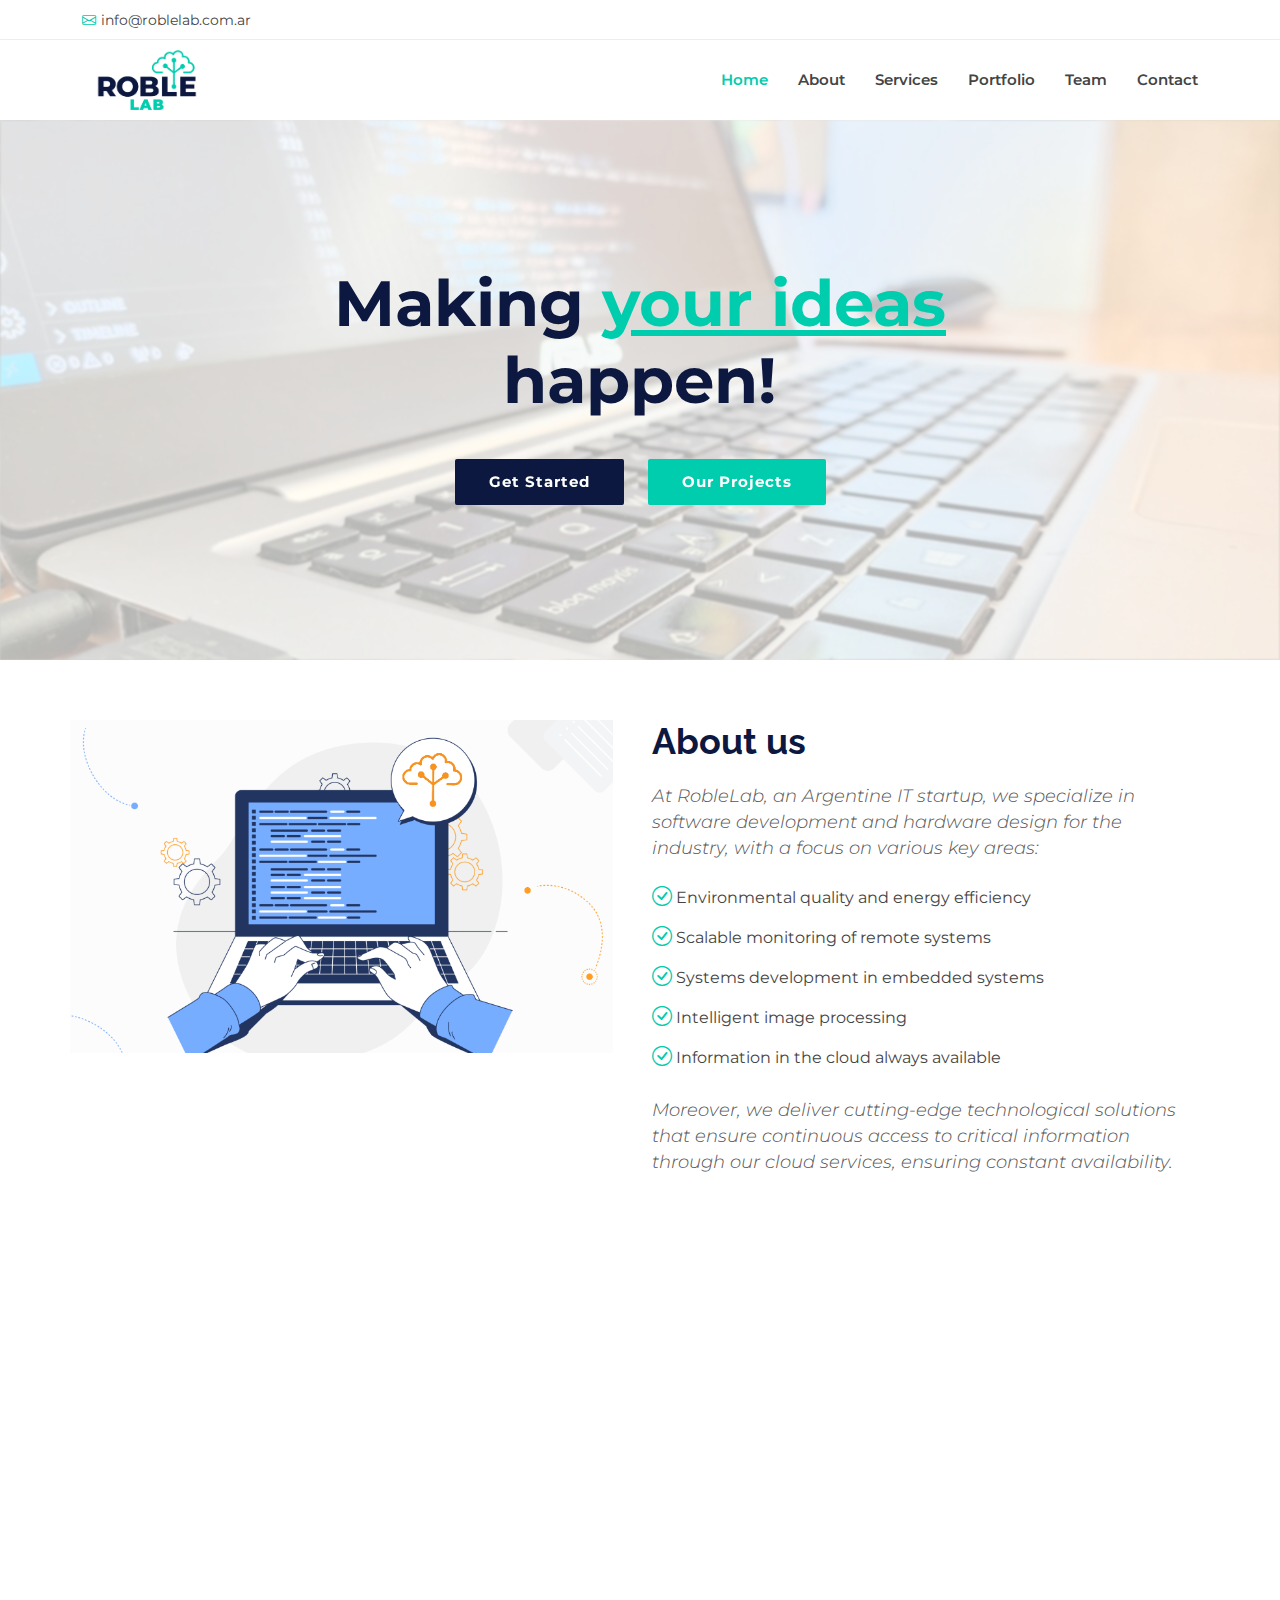
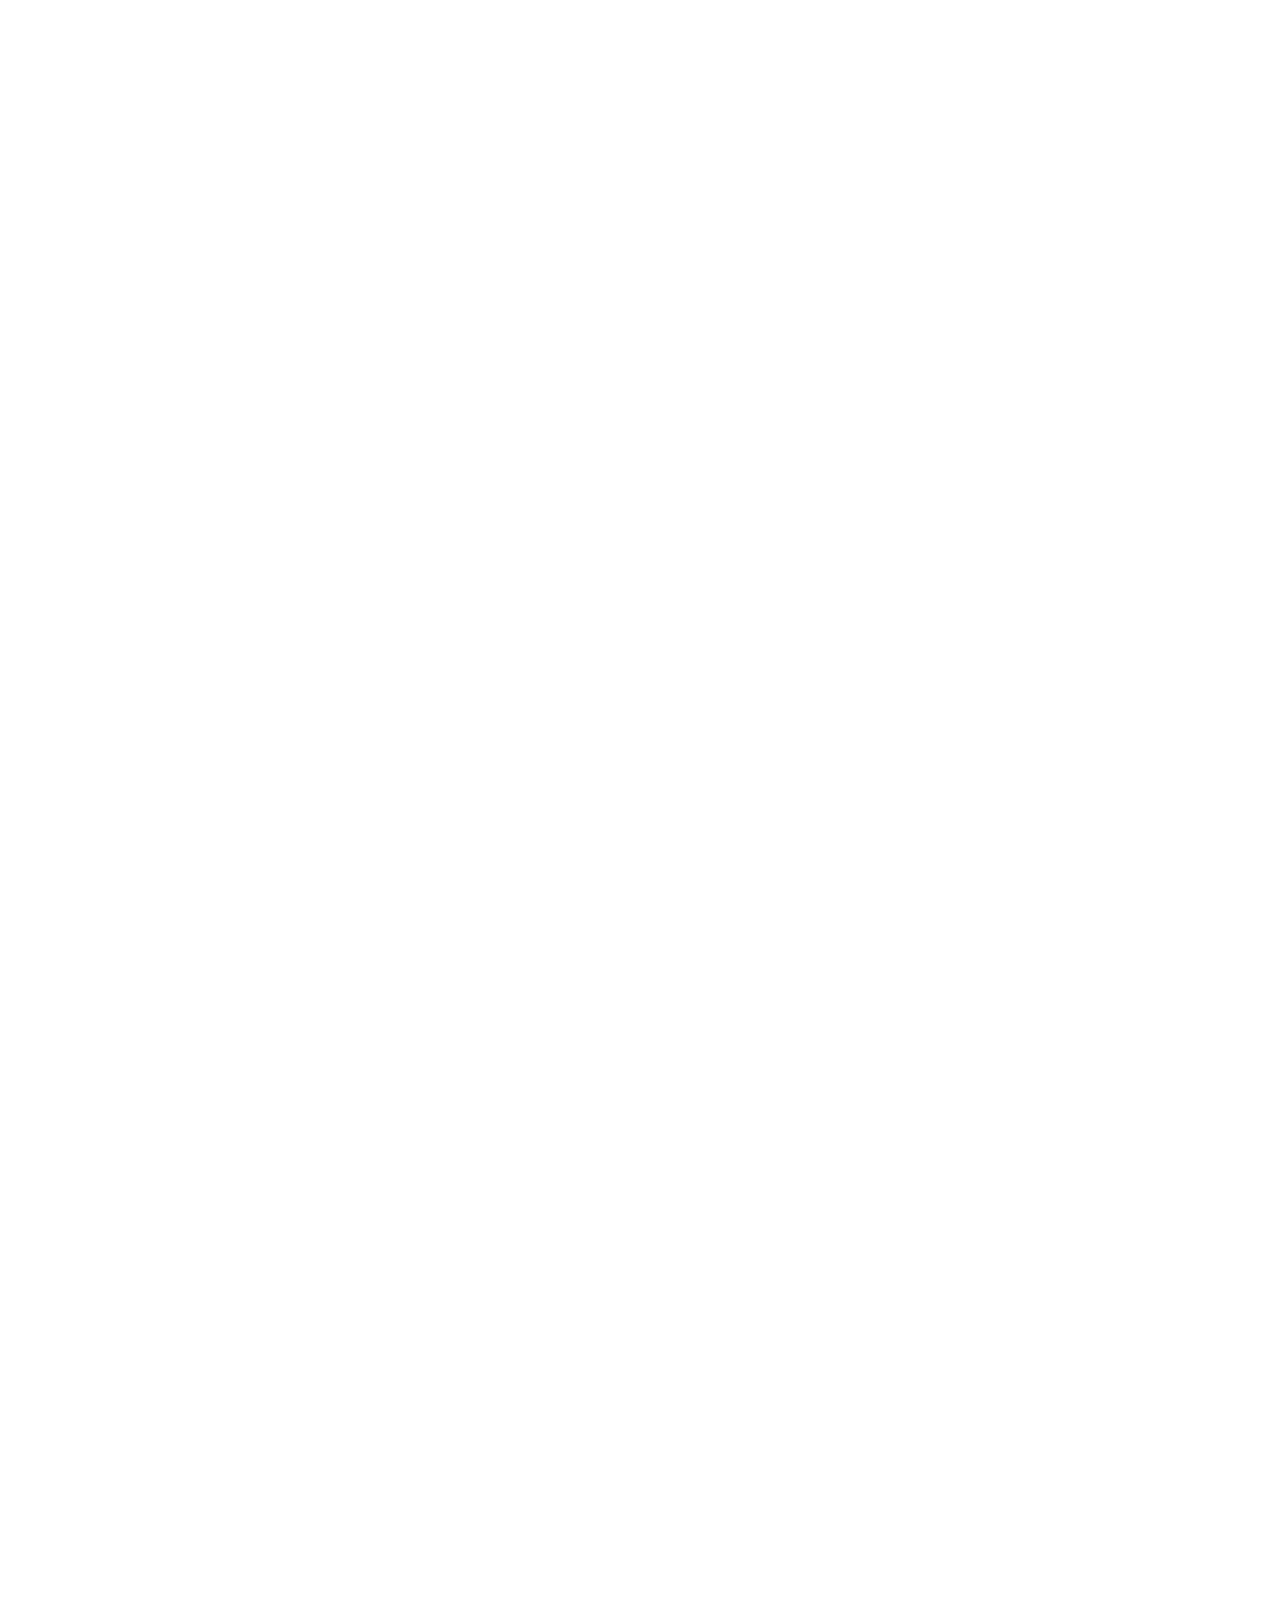
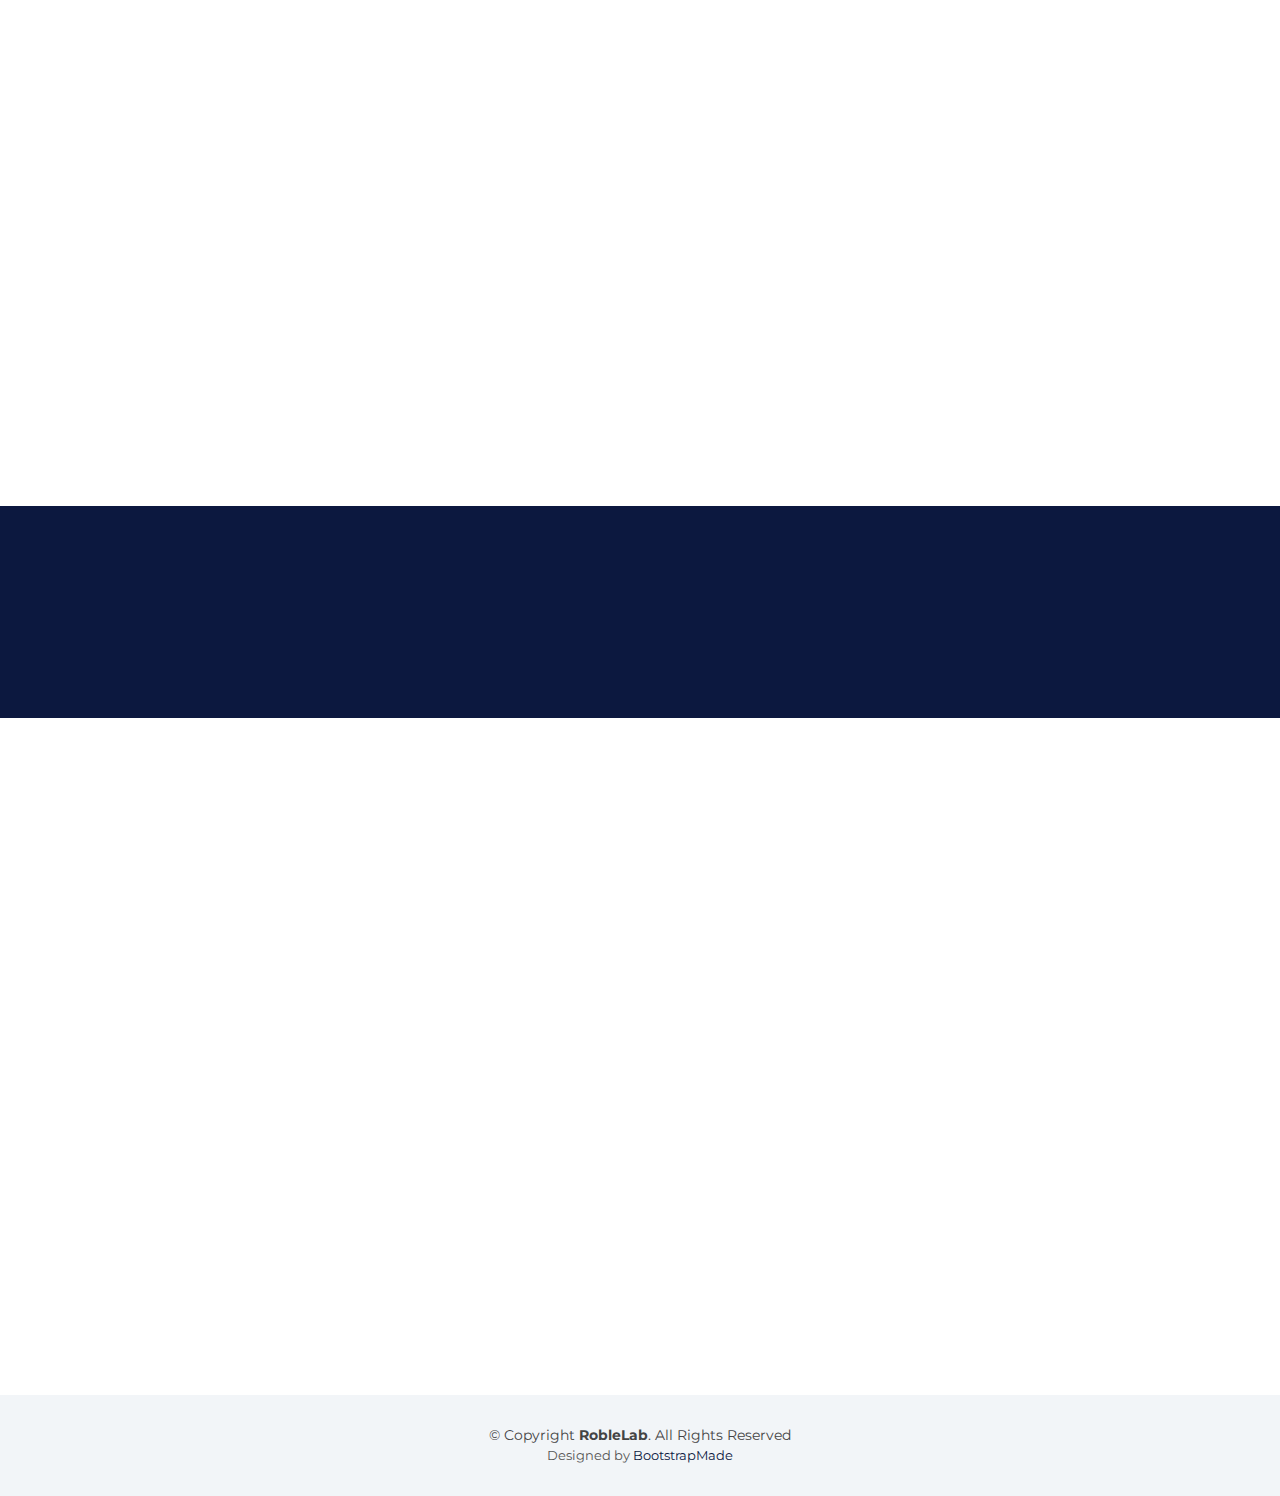
==== commit a857ae1c: "reduce img size. Fix validator php missing" ====
--- a/index.html
+++ b/index.html
@@ -37,6 +37,18 @@
   * Author: BootstrapMade.com
   * License: https://bootstrapmade.com/license/
   ======================================================== -->
+
+  <!-- Google tag (gtag.js) -->
+
+  <!-- <script async src="https://www.googletagmanager.com/gtag/js?id=G-V5QZXQTC9G"></script>
+  <script>
+    window.dataLayer = window.dataLayer || [];
+    function gtag(){dataLayer.push(arguments);}
+    gtag('js', new Date());
+
+    gtag('config', 'G-V5QZXQTC9G');
+  </script> -->
+
 </head>
 
 <body>
@@ -248,93 +260,103 @@
         <div class="row portfolio-container" data-aos="fade-up" data-aos-delay="200">
 
           <div class="col-lg-4 col-md-6 portfolio-item filter-app">
-            <img src="assets/img/portfolio/portfolio-1.jpg" class="img-fluid" alt="">
-            <!-- <div class="portfolio-info">
-              <h4>App 1</h4>
-              <p>App</p>
-              <a href="assets/img/portfolio/portfolio-1.jpg" data-gallery="portfolioGallery" class="portfolio-lightbox preview-link" title="App 1"><i class="bx bx-plus"></i></a>
-              <a href="portfolio-details.html" class="details-link" title="More Details"><i class="bx bx-link"></i></a>
-            </div> -->
+            <!-- <img src="assets/img/portfolio/portfolio-1.jpg" class="img-fluid" alt=""> -->
+            <a href="assets/img/portfolio/portfolio-1.jpg" data-gallery="portfolioGallery" class="portfolio-lightbox preview-link" title="Thermal Vision"><img src="assets/img/portfolio/portfolio-1.jpg" class="img-fluid" alt=""></a>
+            <div class="portfolio-info">
+              <h4>App</h4>
+              <p>Thermal Vision</p>
+              <!-- <a href="assets/img/portfolio/portfolio-1.jpg" data-gallery="portfolioGallery" class="portfolio-lightbox preview-link" title="Thermal Vision"><i class="bx bx-plus"></i></a> -->
+              <!-- <a href="portfolio-details.html" class="details-link" title="More Details"><i class="bx bx-link"></i></a> -->
+            </div>
           </div>
 
           <div class="col-lg-4 col-md-6 portfolio-item filter-web">
-            <img src="assets/img/portfolio/portfolio-2.png" class="img-fluid" alt="">
-            <!-- <div class="portfolio-info">
-              <h4>Web 3</h4>
-              <p>Web</p>
-              <a href="assets/img/portfolio/portfolio-2.jpg" data-gallery="portfolioGallery" class="portfolio-lightbox preview-link" title="Web 3"><i class="bx bx-plus"></i></a>
-              <a href="portfolio-details.html" class="details-link" title="More Details"><i class="bx bx-link"></i></a>
-            </div> -->
+            <a href="assets/img/portfolio/portfolio-2.png" data-gallery="portfolioGallery" class="portfolio-lightbox preview-link" title="Distance"><img src="assets/img/portfolio/portfolio-2.png" class="img-fluid" alt=""></a>
+            <div class="portfolio-info">
+              <h4>Image processing</h4>
+              <p>Distance</p>
+              <!-- <a href="assets/img/portfolio/portfolio-2.jpg" data-gallery="portfolioGallery" class="portfolio-lightbox preview-link" title="Web 3"><i class="bx bx-plus"></i></a> -->
+              <!-- <a href="portfolio-details.html" class="details-link" title="More Details"><i class="bx bx-link"></i></a> -->
+            </div>
           </div>
 
           <div class="col-lg-4 col-md-6 portfolio-item filter-app">
-            <img src="assets/img/portfolio/portfolio-3.png" class="img-fluid" alt="">
-            <!-- <div class="portfolio-info">
-              <h4>App 2</h4>
-              <p>App</p>
-              <a href="assets/img/portfolio/portfolio-3.png" data-gallery="portfolioGallery" class="portfolio-lightbox preview-link" title="App 2"><i class="bx bx-plus"></i></a>
-              <a href="portfolio-details.html" class="details-link" title="More Details"><i class="bx bx-link"></i></a>
-            </div> -->
+            <a href="assets/img/portfolio/portfolio-3.png" data-gallery="portfolioGallery" class="portfolio-lightbox preview-link" title="Data in the cloud"><img src="assets/img/portfolio/portfolio-3.png" class="img-fluid" alt=""></a>
+            <!-- <img src="assets/img/portfolio/portfolio-3.png" class="img-fluid" alt=""> -->
+            <div class="portfolio-info">
+              <h4>App</h4>
+              <p>Data in the cloud</p>
+              <!-- <a href="assets/img/portfolio/portfolio-3.png" data-gallery="portfolioGallery" class="portfolio-lightbox preview-link" title="App 2"><i class="bx bx-plus"></i></a> -->
+              <!-- <a href="portfolio-details.html" class="details-link" title="More Details"><i class="bx bx-link"></i></a> -->
+            </div>
           </div>
 
           <div class="col-lg-4 col-md-6 portfolio-item filter-card">
-            <img src="assets/img/portfolio/portfolio-4.jpg" class="img-fluid" alt="">
-            <!-- <div class="portfolio-info">
-              <h4>Card 2</h4>
-              <p>Card</p>
-              <a href="assets/img/portfolio/portfolio-4.jpg" data-gallery="portfolioGallery" class="portfolio-lightbox preview-link" title="Card 2"><i class="bx bx-plus"></i></a>
-              <a href="portfolio-details.html" class="details-link" title="More Details"><i class="bx bx-link"></i></a>
-            </div> -->
+            <!-- <img src="assets/img/portfolio/portfolio-4.jpg" class="img-fluid" alt=""> -->
+            <a href="assets/img/portfolio/portfolio-4.jpg" data-gallery="portfolioGallery" class="portfolio-lightbox preview-link" title="Hw testing"><img src="assets/img/portfolio/portfolio-4.jpg" class="img-fluid" alt=""></a>
+            <div class="portfolio-info">
+              <h4>Hardware Testing</h4>
+              <p>Hardware testing</p>
+              <!-- <a href="assets/img/portfolio/portfolio-4.jpg" data-gallery="portfolioGallery" class="portfolio-lightbox preview-link" title="Card 2"><i class="bx bx-plus"></i></a> -->
+              <!-- <a href="portfolio-details.html" class="details-link" title="More Details"><i class="bx bx-link"></i></a> -->
+            </div>
           </div>
 
           <div class="col-lg-4 col-md-6 portfolio-item filter-web">
-            <img src="assets/img/portfolio/portfolio-5.png" class="img-fluid" alt="">
-            <!-- <div class="portfolio-info">
-              <h4>Web 2</h4>
-              <p>Web</p>
-              <a href="assets/img/portfolio/portfolio-5.jpg" data-gallery="portfolioGallery" class="portfolio-lightbox preview-link" title="Web 2"><i class="bx bx-plus"></i></a>
-              <a href="portfolio-details.html" class="details-link" title="More Details"><i class="bx bx-link"></i></a>
-            </div> -->
+            <!-- <img src="assets/img/portfolio/portfolio-5.png" class="img-fluid" alt=""> -->
+            <a href="assets/img/portfolio/portfolio-5.png" data-gallery="portfolioGallery" class="portfolio-lightbox preview-link" title="3d scanner"><img src="assets/img/portfolio/portfolio-5.png" class="img-fluid" alt=""></a>
+            <div class="portfolio-info">
+              <h4>Image processing</h4>
+              <p>3D scanner concept</p>
+              <!-- <a href="assets/img/portfolio/portfolio-5.jpg" data-gallery="portfolioGallery" class="portfolio-lightbox preview-link" title="Web 2"><i class="bx bx-plus"></i></a> -->
+              <!-- <a href="portfolio-details.html" class="details-link" title="More Details"><i class="bx bx-link"></i></a> -->
+            </div>
           </div>
 
           <div class="col-lg-4 col-md-6 portfolio-item filter-app">
-            <img src="assets/img/portfolio/portfolio-6.png" class="img-fluid" alt="">
-            <!-- <div class="portfolio-info">
-              <h4>App 3</h4>
-              <p>App</p>
-              <a href="assets/img/portfolio/portfolio-6.jpg" data-gallery="portfolioGallery" class="portfolio-lightbox preview-link" title="App 3"><i class="bx bx-plus"></i></a>
-              <a href="portfolio-details.html" class="details-link" title="More Details"><i class="bx bx-link"></i></a>
-            </div> -->
+            <!-- <img src="assets/img/portfolio/portfolio-6.png" class="img-fluid" alt=""> -->
+            <a href="assets/img/portfolio/portfolio-6.png" data-gallery="portfolioGallery" class="portfolio-lightbox preview-link" title="Sensors reports"><img src="assets/img/portfolio/portfolio-6.png" class="img-fluid" alt=""></a>
+            <div class="portfolio-info">
+              <h4>App</h4>
+              <p>Sensor reports in the cloud</p>
+              <!-- <a href="assets/img/portfolio/portfolio-6.jpg" data-gallery="portfolioGallery" class="portfolio-lightbox preview-link" title="App 3"><i class="bx bx-plus"></i></a> -->
+              <!-- <a href="portfolio-details.html" class="details-link" title="More Details"><i class="bx bx-link"></i></a> -->
+            </div>
           </div>
 
           <div class="col-lg-4 col-md-6 portfolio-item filter-card">
-            <img src="assets/img/portfolio/portfolio-7.jpg" class="img-fluid" alt="">
-            <!-- <div class="portfolio-info">
-              <h4>Card 1</h4>
-              <p>Card</p>
-              <a href="assets/img/portfolio/portfolio-7.jpg" data-gallery="portfolioGallery" class="portfolio-lightbox preview-link" title="Card 1"><i class="bx bx-plus"></i></a>
-              <a href="portfolio-details.html" class="details-link" title="More Details"><i class="bx bx-link"></i></a>
-            </div> -->
-          </div>
+            <!-- <img src="assets/img/portfolio/portfolio-7.jpg" class="img-fluid" alt=""> -->
+            <a href="assets/img/portfolio/portfolio-7.jpg" data-gallery="portfolioGallery" class="portfolio-lightbox preview-link" title="Hardware desingn"><img src="assets/img/portfolio/portfolio-7.jpg" class="img-fluid" alt=""></a>
+            <div class="portfolio-info">
+              <h4>Hardware</h4>
+              <p>Hardware desingn</p>
+              <!-- <a href="assets/img/portfolio/portfolio-7.jpg" data-gallery="portfolioGallery" class="portfolio-lightbox preview-link" title="Card 1"><i class="bx bx-plus"></i></a> -->
+              <!-- <a href="portfolio-details.html" class="details-link" title="More Details"><i class="bx bx-link"></i></a> -->
+            </div>
+          </div>
+
+          
 
           <div class="col-lg-4 col-md-6 portfolio-item filter-card">
-            <img src="assets/img/portfolio/portfolio-8.jpg" class="img-fluid" alt="">
-            <!-- <div class="portfolio-info">
-              <h4>Card 3</h4>
-              <p>Card</p>
-              <a href="assets/img/portfolio/portfolio-8.jpg" data-gallery="portfolioGallery" class="portfolio-lightbox preview-link" title="Card 3"><i class="bx bx-plus"></i></a>
-              <a href="portfolio-details.html" class="details-link" title="More Details"><i class="bx bx-link"></i></a>
-            </div> -->
-          </div>
-
-          <div class="col-lg-4 col-md-6 portfolio-item filter-web">
-            <img src="assets/img/portfolio/portfolio-9.jpg" class="img-fluid" alt="">
-            <!-- <div class="portfolio-info">
-              <h4>Web 3</h4>
-              <p>Web</p>
-              <a href="assets/img/portfolio/portfolio-9.jpg" data-gallery="portfolioGallery" class="portfolio-lightbox preview-link" title="Web 3"><i class="bx bx-plus"></i></a>
-              <a href="portfolio-details.html" class="details-link" title="More Details"><i class="bx bx-link"></i></a>
-            </div> -->
+            <!-- <img src="assets/img/portfolio/portfolio-9.jpg" class="img-fluid" alt=""> -->
+            <a href="assets/img/portfolio/portfolio-9.jpg" data-gallery="portfolioGallery" class="portfolio-lightbox preview-link" title="Hardware testing"><img src="assets/img/portfolio/portfolio-9.jpg" class="img-fluid" alt=""></a>
+            <div class="portfolio-info">
+              <h4>Hardware</h4>
+              <p>Hardware testing</p>
+              <!-- <a href="assets/img/portfolio/portfolio-9.jpg" data-gallery="portfolioGallery" class="portfolio-lightbox preview-link" title="Web 3"><i class="bx bx-plus"></i></a> -->
+              <!-- <a href="portfolio-details.html" class="details-link" title="More Details"><i class="bx bx-link"></i></a> -->
+            </div>
+          </div>
+
+          <div class="col-lg-4 col-md-6 portfolio-item filter-card">
+            <!-- <img src="assets/img/portfolio/portfolio-8.jpg" class="img-fluid" alt=""> -->
+            <a href="assets/img/portfolio/portfolio-8.jpg" data-gallery="portfolioGallery" class="portfolio-lightbox preview-link" title="Hardware desingn"><img src="assets/img/portfolio/portfolio-8.jpg" class="img-fluid" alt=""></a>
+            <div class="portfolio-info">
+              <h4>Hardware</h4>
+              <p>Hardware desingn and testing</p>
+              <!-- <a href="assets/img/portfolio/portfolio-8.jpg" data-gallery="portfolioGallery" class="portfolio-lightbox preview-link" title="Card 3"><i class="bx bx-plus"></i></a> -->
+              <!-- <a href="portfolio-details.html" class="details-link" title="More Details"><i class="bx bx-link"></i></a> -->
+            </div>
           </div>
 
         </div>
@@ -533,7 +555,7 @@
   <script src="assets/vendor/glightbox/js/glightbox.min.js"></script>
   <script src="assets/vendor/isotope-layout/isotope.pkgd.min.js"></script>
   <script src="assets/vendor/swiper/swiper-bundle.min.js"></script>
-  <script src="assets/vendor/php-email-form/validate.js"></script>
+  <!-- <script src="assets/vendor/php-email-form/validate.js"></script> -->
 
   <!-- Template Main JS File -->
   <script src="assets/js/main.js"></script>
